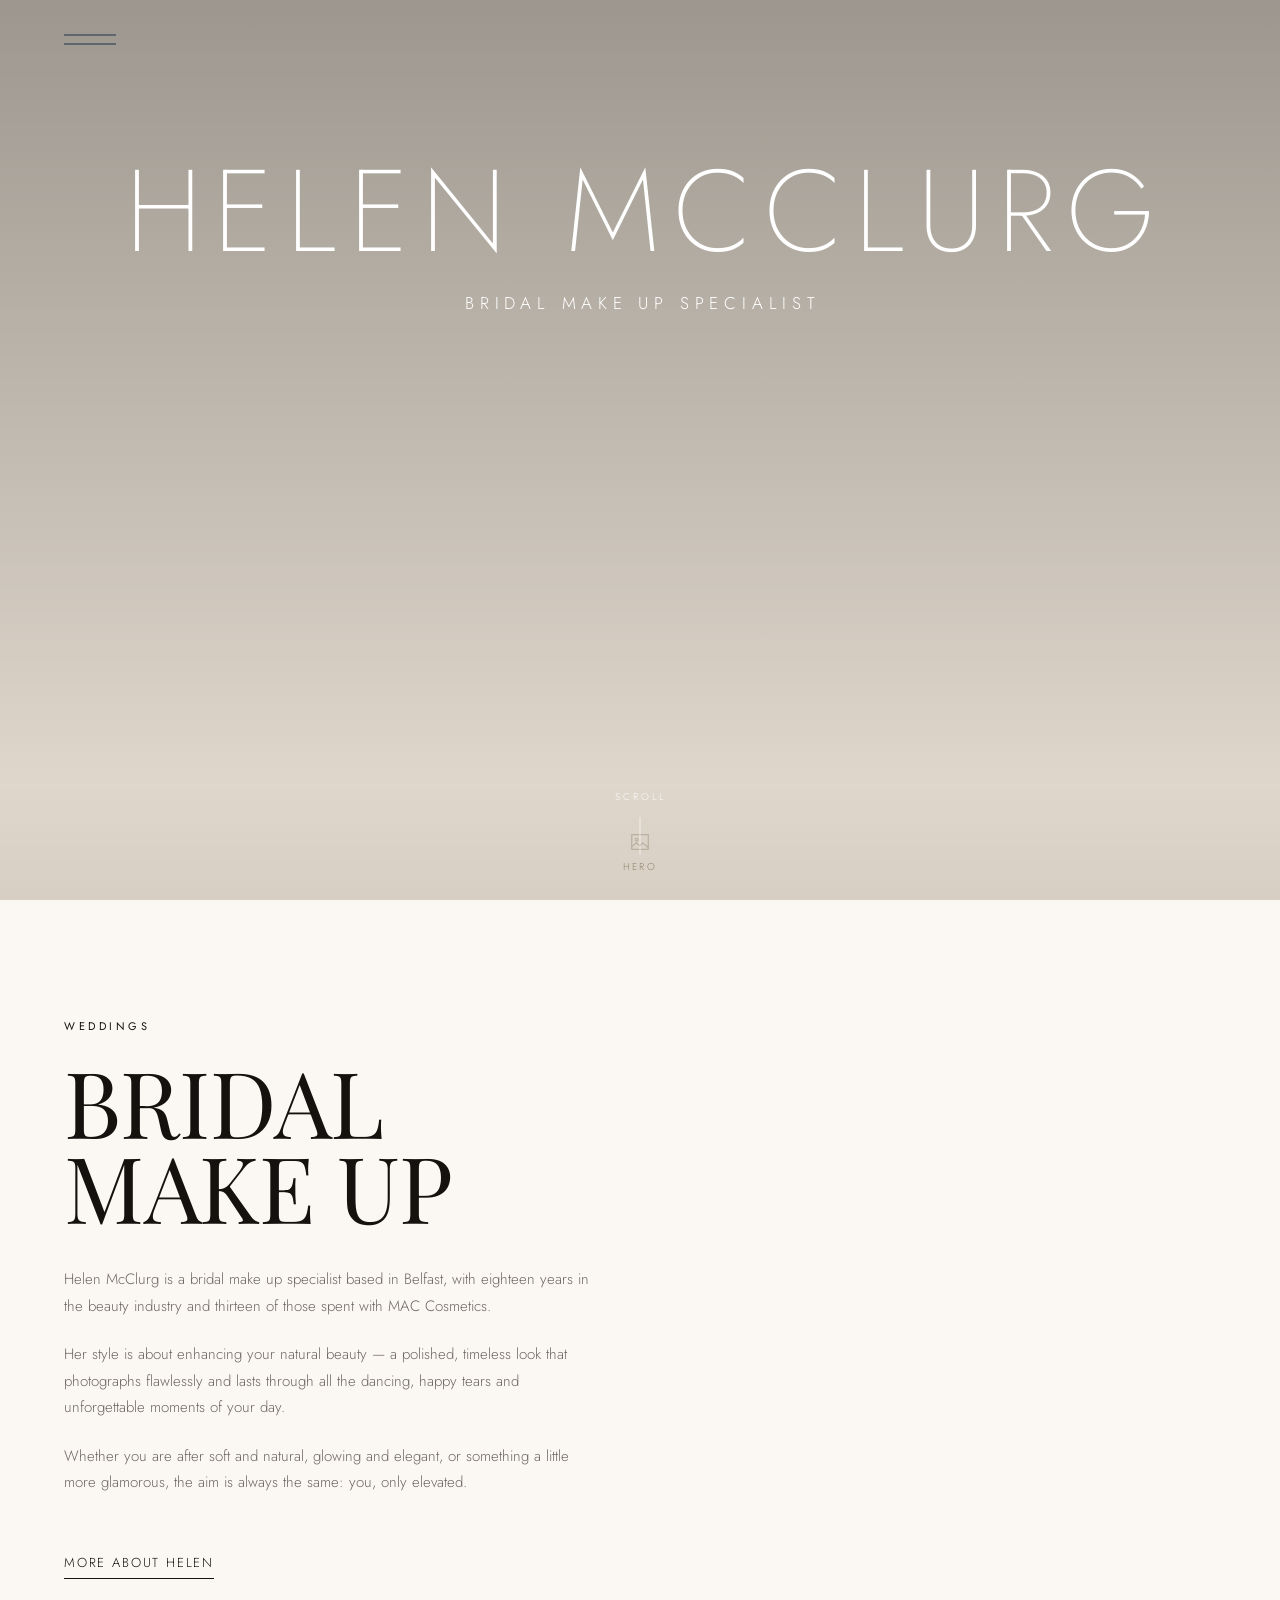
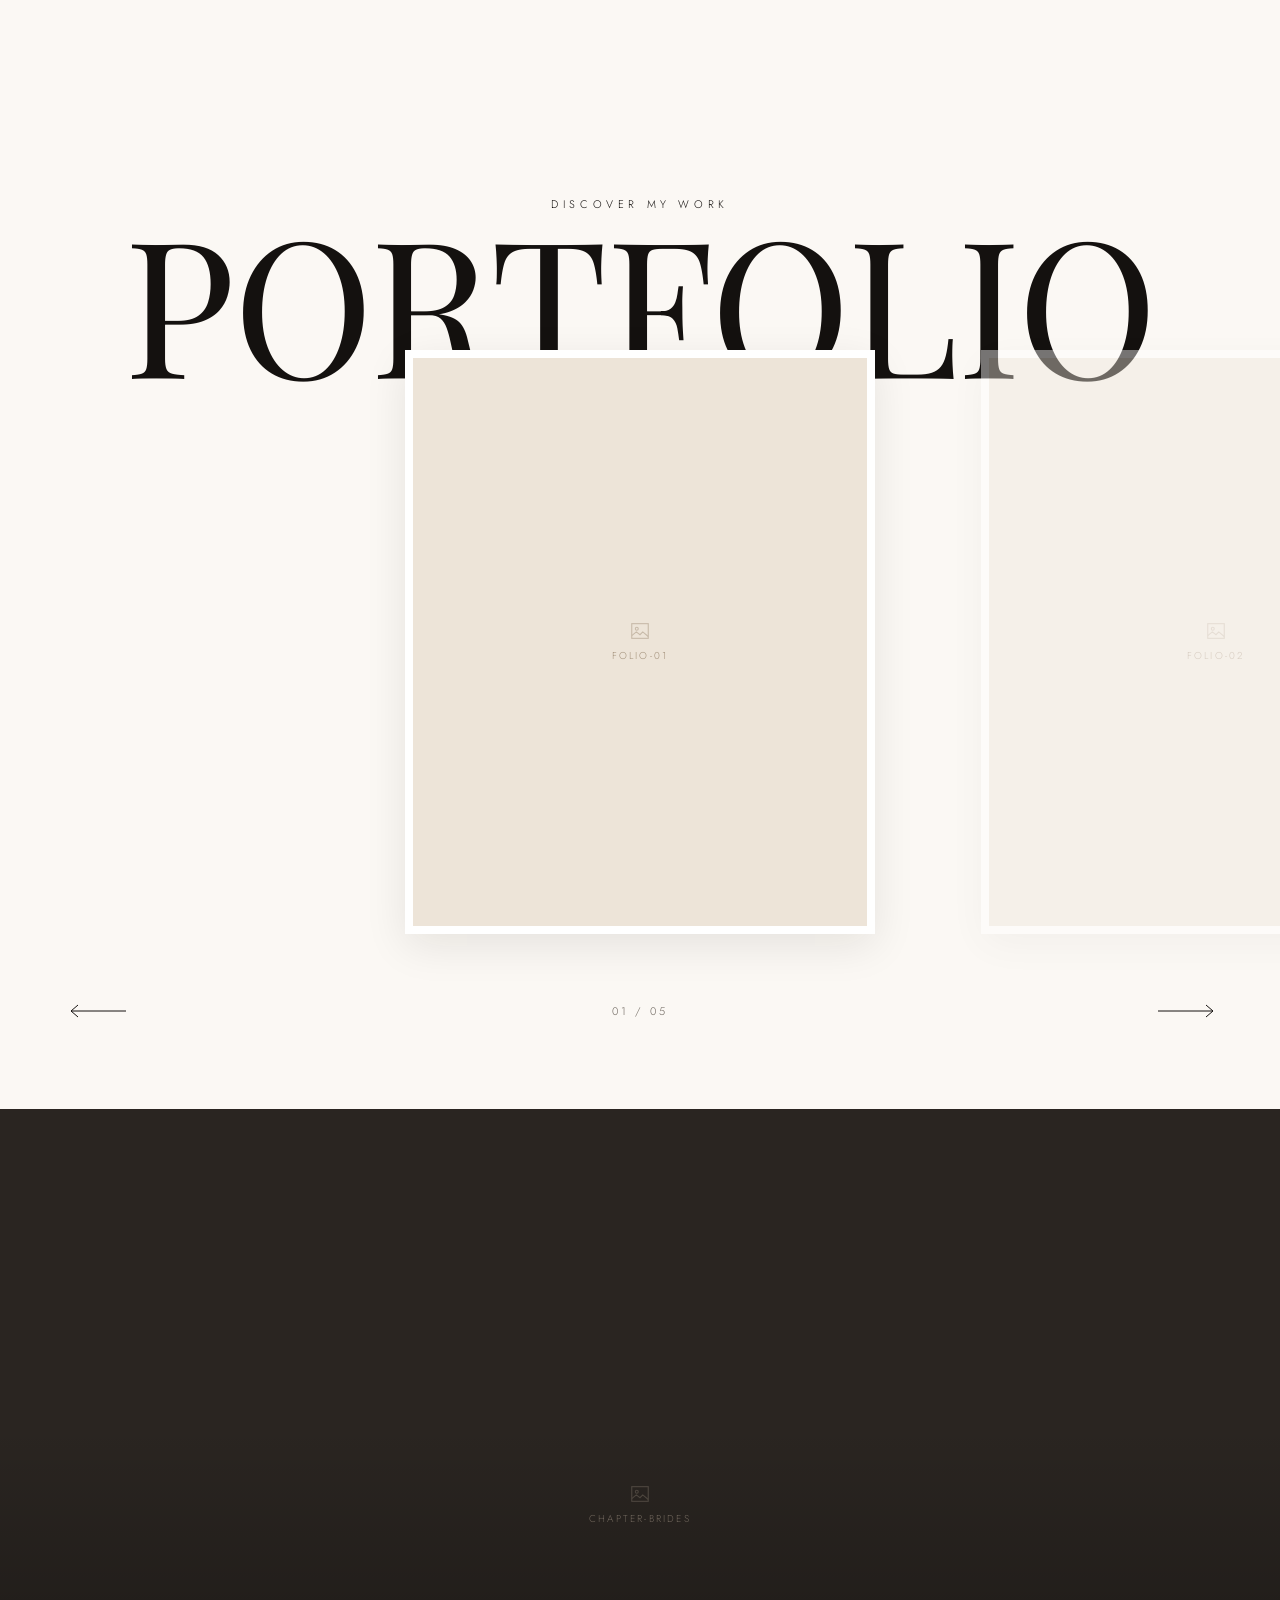
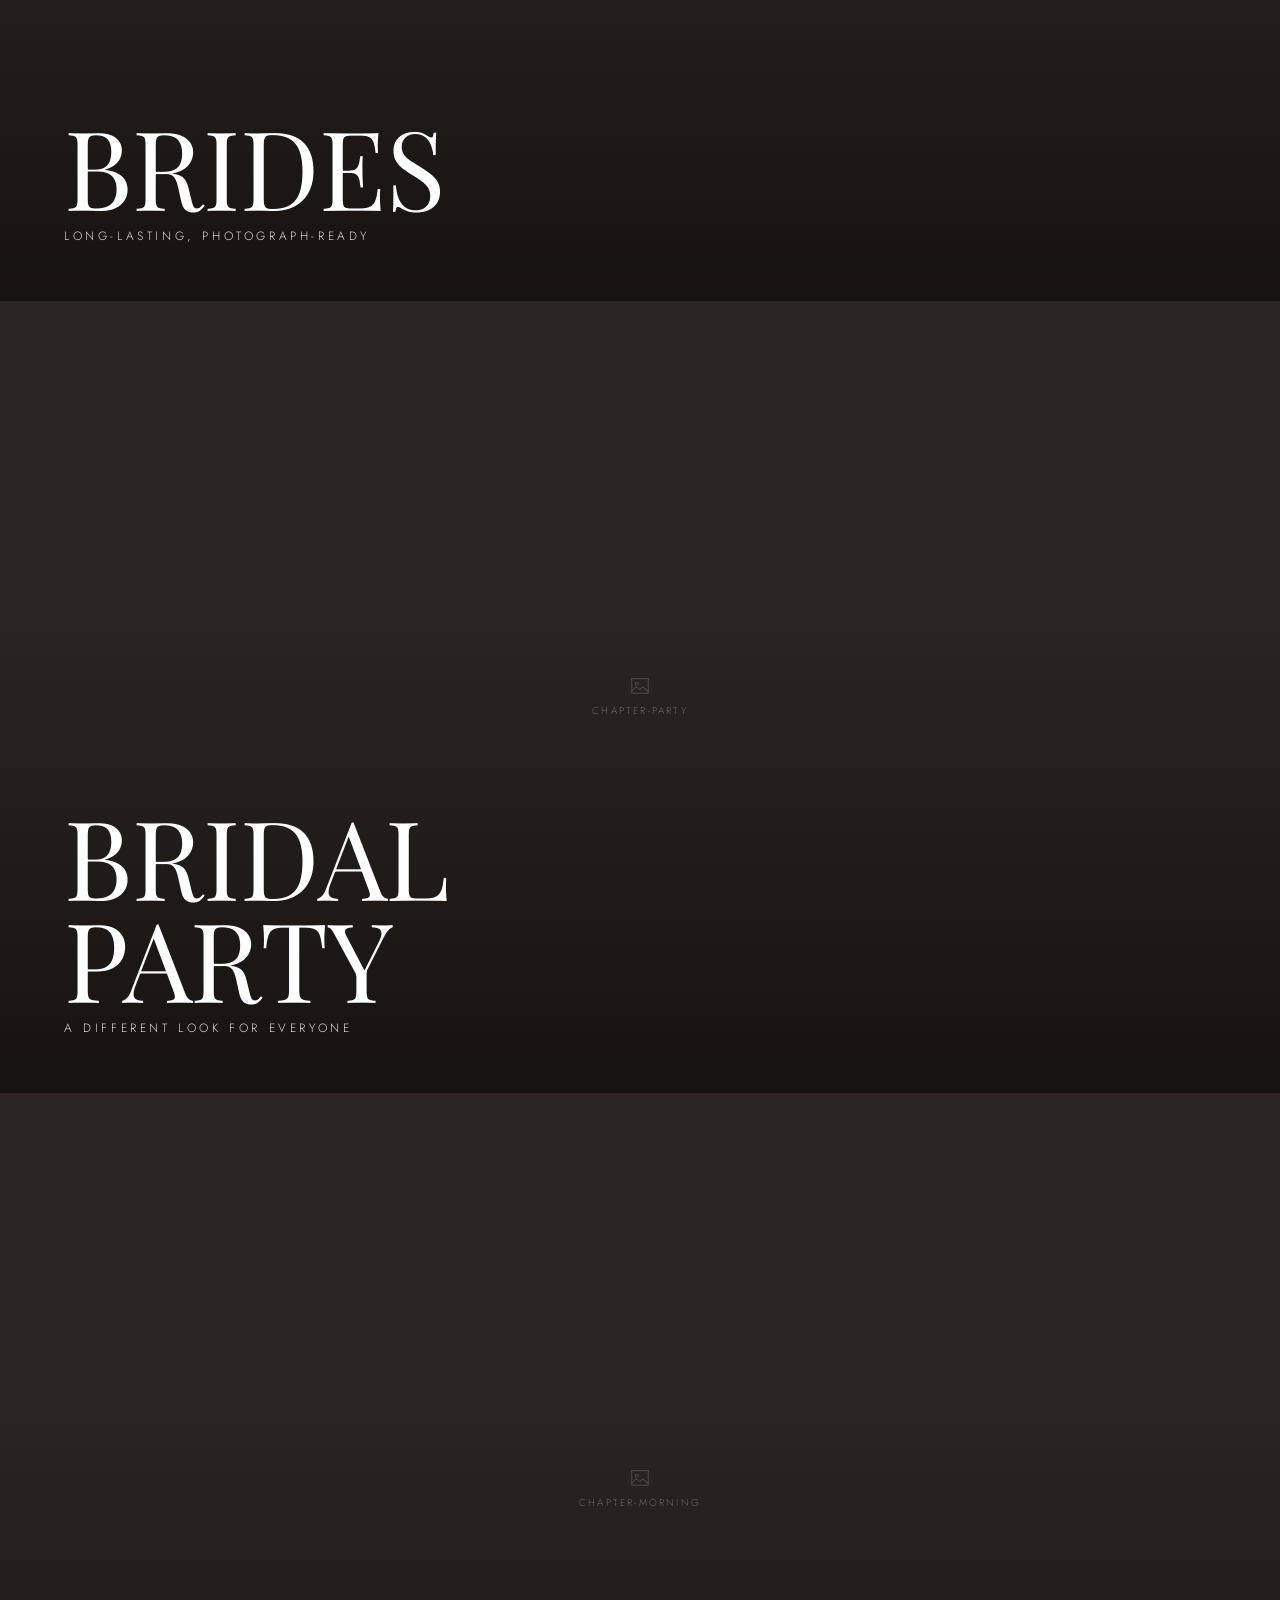
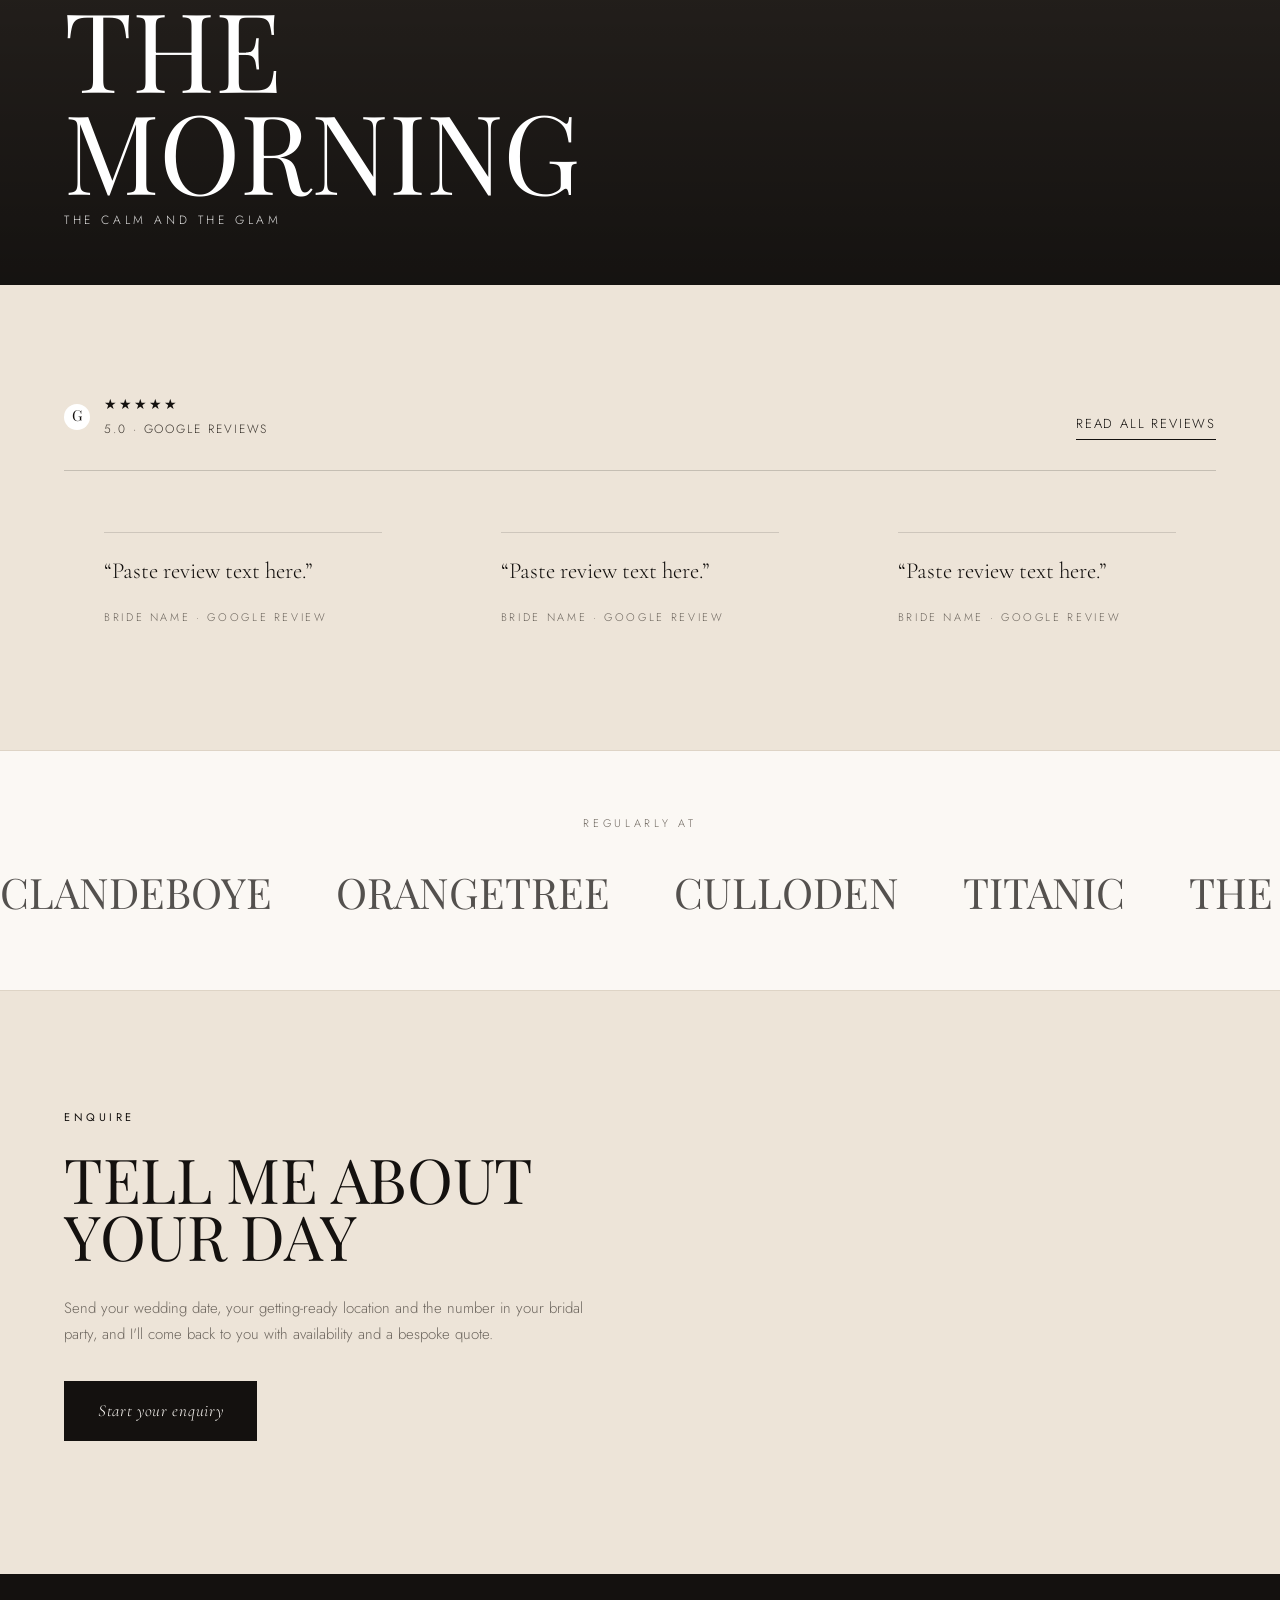
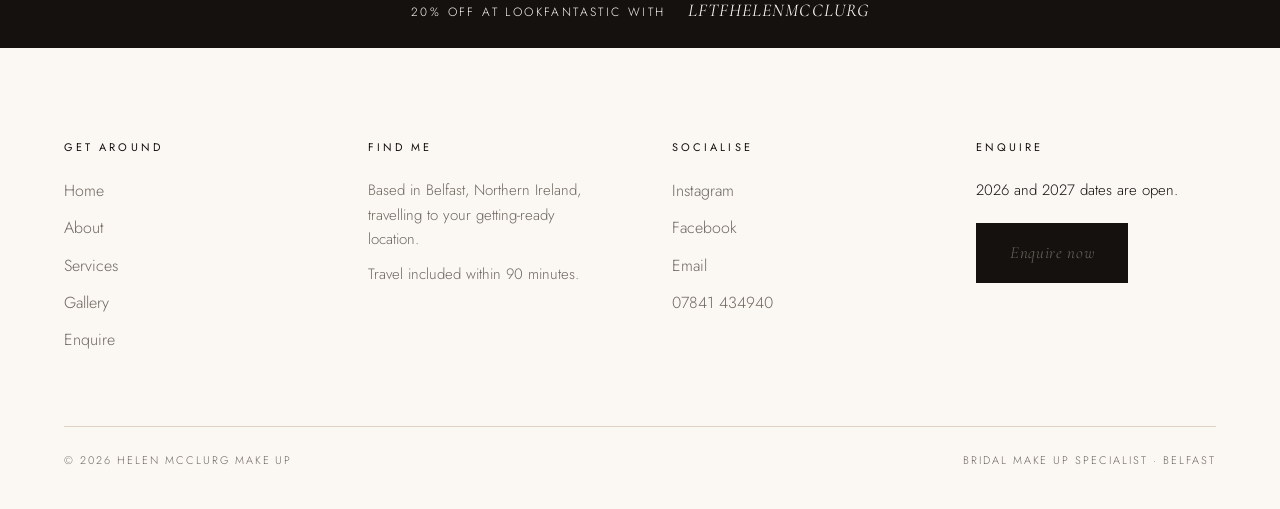
==== index.html @ cf499dbf "Add files via upload" ====
<!DOCTYPE html>
<html lang="en-GB">
<head>
<meta charset="utf-8">
<meta name="viewport" content="width=device-width, initial-scale=1">
<title>Helen McClurg | Bridal Make Up Specialist | Belfast &amp; Northern Ireland</title>
<meta name="description" content="Helen McClurg is a bridal make up specialist based in Belfast with 18 years' experience, including 13 years with MAC Cosmetics. Long-lasting, photograph-ready bridal makeup across Northern Ireland.">
<link rel="preconnect" href="https://fonts.googleapis.com">
<link rel="preconnect" href="https://fonts.gstatic.com" crossorigin>
<link href="https://fonts.googleapis.com/css2?family=Cormorant+Garamond:wght@300;400;500&family=Playfair+Display:wght@400;500&family=Jost:wght@200;300;400;500&display=swap" rel="stylesheet">
<link rel="stylesheet" href="assets/styles.css">
</head>
<body>

<!-- LOADER -->
<div class="preload" id="preload"><span>Helen McClurg</span></div>

<!-- TOP BAR -->
<header class="topbar">
  <button class="burger" id="menuOpen" aria-expanded="false" aria-controls="menu" aria-label="Open menu">
    <i></i><i></i>
  </button>
  <a class="topbar__mark" id="topMark" href="index.html">Helen McClurg</a>
</header>

<!-- MENU -->
<nav class="menu" id="menu" aria-hidden="true" aria-label="Main">
  <div class="menu__head">
    <a class="menu__logo" href="index.html">Helen<br>McClurg<small>Bridal Make Up</small></a>
    <button class="menu__close" id="menuClose" aria-label="Close menu">
      <svg viewBox="0 0 44 44" aria-hidden="true"><line x1="4" y1="4" x2="40" y2="40"/><line x1="40" y1="4" x2="4" y2="40"/></svg>
    </button>
  </div>
  <div class="menu__nav">
    <a class="menu__item" href="index.html"><span class="menu__num">01.</span><span class="menu__label">Home</span></a>
    <a class="menu__item" href="about.html"><span class="menu__num">02.</span><span class="menu__label">About</span></a>
    <a class="menu__item" href="services.html"><span class="menu__num">03.</span><span class="menu__label">Services</span></a>
    <a class="menu__item" href="gallery.html"><span class="menu__num">04.</span><span class="menu__label">Gallery</span></a>
    <a class="menu__item" href="enquire.html"><span class="menu__num">05.</span><span class="menu__label">Enquire</span></a>
  </div>
  <div class="menu__foot">
    <a href="https://www.instagram.com/helen_mcclurg_makeup" target="_blank" rel="noopener">Instagram</a>
    <a href="https://www.facebook.com/helenmcclurgmakeupartist" target="_blank" rel="noopener">Facebook</a>
    <a href="mailto:helenmcclurgmakeupartist@gmail.com">Email</a>
    <a href="tel:+447841434940">07841 434940</a>
  </div>
</nav>

<main>

  <!-- HERO -->
  <section class="hero">
    <div class="hero__media" data-slot="hero" data-ratio="cover" data-alt="Bride with soft glowing bridal makeup by Helen McClurg"></div>
    <div class="hero__inner">
      <h1 class="hero__name">Helen McClurg</h1>
      <p class="hero__role">Bridal Make Up Specialist</p>
    </div>
    <a class="hero__scroll" href="#intro"><span>Scroll</span><i></i></a>
  </section>

  <!-- INTRO -->
  <section class="textblock reveal" id="intro">
    <p class="eyebrow">Weddings</p>
    <h2 class="display display--lg textblock__head">Bridal<br>Make Up</h2>
    <div class="body-copy">
      <p>Helen McClurg is a bridal make up specialist based in Belfast, with eighteen years in the beauty industry and thirteen of those spent with MAC Cosmetics.</p>
      <p>Her style is about enhancing your natural beauty — a polished, timeless look that photographs flawlessly and lasts through all the dancing, happy tears and unforgettable moments of your day.</p>
      <p>Whether you are after soft and natural, glowing and elegant, or something a little more glamorous, the aim is always the same: you, only elevated.</p>
      <a class="textlink" href="about.html">More about Helen</a>
    </div>
  </section>

  <!-- PORTFOLIO -->
  <section class="folio reveal" aria-label="Portfolio">
    <p class="folio__eyebrow">Discover my work</p>
    <div class="folio__stage">
      <h2 class="folio__title">Portfolio</h2>
      <div class="folio__track" id="folioTrack">
        <figure class="folio__slide"><div data-slot="folio-01" data-ratio="4/5"></div></figure>
        <figure class="folio__slide"><div data-slot="folio-02" data-ratio="4/5"></div></figure>
        <figure class="folio__slide"><div data-slot="folio-03" data-ratio="4/5"></div></figure>
        <figure class="folio__slide"><div data-slot="folio-04" data-ratio="4/5"></div></figure>
        <figure class="folio__slide"><div data-slot="folio-05" data-ratio="4/5"></div></figure>
      </div>
    </div>
    <div class="folio__nav">
      <button class="folio__arrow" id="folioPrev" aria-label="Previous photograph">
        <svg viewBox="0 0 56 14" aria-hidden="true"><path d="M56 7H1M8 1L1 7l7 6"/></svg>
      </button>
      <span class="folio__count" id="folioCount">01 / 05</span>
      <button class="folio__arrow" id="folioNext" aria-label="Next photograph">
        <svg viewBox="0 0 56 14" aria-hidden="true"><path d="M0 7h55M48 1l7 6-7 6"/></svg>
      </button>
    </div>
  </section>

  <!-- CHAPTERS -->
  <section class="chapter">
    <div data-slot="chapter-brides" data-ratio="cover" data-dark></div>
    <div class="chapter__label">
      <h3>Brides</h3>
      <p>Long-lasting, photograph-ready</p>
    </div>
  </section>

  <section class="chapter">
    <div data-slot="chapter-party" data-ratio="cover" data-dark></div>
    <div class="chapter__label">
      <h3>Bridal<br>Party</h3>
      <p>A different look for everyone</p>
    </div>
  </section>

  <section class="chapter">
    <div data-slot="chapter-morning" data-ratio="cover" data-dark></div>
    <div class="chapter__label">
      <h3>The<br>Morning</h3>
      <p>The calm and the glam</p>
    </div>
  </section>

  <!-- REVIEWS -->
  <section class="reviews reveal" aria-label="Reviews">
    <div class="reviews__head">
      <div class="reviews__score">
        <span class="gmark" aria-hidden="true">G</span>
        <div>
          <div class="stars" aria-hidden="true">★★★★★</div>
          <p class="reviews__meta">5.0 · Google Reviews</p>
        </div>
      </div>
      <a class="textlink" style="margin:0" href="#" data-google-link target="_blank" rel="noopener">Read all reviews</a>
    </div>
    <div class="reviews__grid" id="reviewsGrid"></div>
  </section>

  <!-- VENUES -->
  <section class="venues reveal">
    <p class="venues__label">Regularly at</p>
    <div class="venues__row" id="venuesRow"></div>
  </section>

  <!-- CTA -->
  <section class="textblock textblock--oat reveal">
    <p class="eyebrow">Enquire</p>
    <h2 class="display display--md" style="max-width:16ch">Tell me about<br>your day</h2>
    <div class="body-copy" style="margin-top:30px">
      <p>Send your wedding date, your getting-ready location and the number in your bridal party, and I'll come back to you with availability and a bespoke quote.</p>
    </div>
    <p style="margin-top:34px"><a class="btn" href="enquire.html">Start your enquiry</a></p>
  </section>

</main>

<aside class="promo">
  <span>20% off at LookFantastic with</span>
  <b>LFTFHELENMCCLURG</b>
</aside>

<footer class="footer">
  <div class="footer__grid">
    <div>
      <h5>Get around</h5>
      <ul>
        <li><a href="index.html">Home</a></li>
        <li><a href="about.html">About</a></li>
        <li><a href="services.html">Services</a></li>
        <li><a href="gallery.html">Gallery</a></li>
        <li><a href="enquire.html">Enquire</a></li>
      </ul>
    </div>
    <div>
      <h5>Find me</h5>
      <p>Based in Belfast, Northern Ireland, travelling to your getting-ready location.</p>
      <p>Travel included within 90 minutes.</p>
    </div>
    <div>
      <h5>Socialise</h5>
      <ul>
        <li><a href="https://www.instagram.com/helen_mcclurg_makeup" target="_blank" rel="noopener">Instagram</a></li>
        <li><a href="https://www.facebook.com/helenmcclurgmakeupartist" target="_blank" rel="noopener">Facebook</a></li>
        <li><a href="mailto:helenmcclurgmakeupartist@gmail.com">Email</a></li>
        <li><a href="tel:+447841434940">07841 434940</a></li>
      </ul>
    </div>
    <div class="footer__enquire">
      <h5>Enquire</h5>
      <p>2026 and 2027 dates are open.</p>
      <a class="btn" href="enquire.html">Enquire now</a>
    </div>
  </div>
  <div class="footer__base">
    <span>© <span id="year"></span> Helen McClurg Make Up</span>
    <span>Bridal Make Up Specialist · Belfast</span>
  </div>
</footer>

<script src="assets/content.js"></script>
<script src="assets/site.js"></script>
</body>
</html>
---- assets/styles.css ----
/* ============================================================
   HELEN McCLURG MAKE UP — shared stylesheet
   ============================================================ */

:root{
  --ink:#14110F;
  --ink-soft:#3A342E;
  --stone:#6E675F;
  --ivory:#FBF8F4;
  --oat:#EDE4D8;
  --hairline:#DED4C6;
  --white:#FFFFFF;

  --serif:'Playfair Display', Georgia, serif;
  --serif-fine:'Cormorant Garamond', Georgia, serif;
  --sans:'Jost', -apple-system, BlinkMacSystemFont, 'Segoe UI', sans-serif;

  --gutter:clamp(20px, 5vw, 76px);
  --rule:1px solid var(--hairline);
  --ease:cubic-bezier(.22,.61,.36,1);
}

*,*::before,*::after{box-sizing:border-box}
html{-webkit-text-size-adjust:100%}
body{
  margin:0;
  background:var(--ivory);
  color:var(--ink);
  font-family:var(--sans);
  font-weight:300;
  font-size:16px;
  line-height:1.65;
  overflow-x:hidden;
}
body.is-locked{overflow:hidden}
img{max-width:100%;display:block}
a{color:inherit}
button{font:inherit;color:inherit;background:none;border:0;cursor:pointer}
:focus-visible{outline:2px solid var(--ink);outline-offset:3px}

/* ---------- type primitives ---------- */
.eyebrow{
  font-size:11px;font-weight:400;letter-spacing:.32em;
  text-transform:uppercase;color:var(--ink);margin:0 0 24px;
}
.display{
  font-family:var(--serif);font-weight:400;text-transform:uppercase;
  line-height:.92;letter-spacing:-.005em;margin:0;
}
.display--lg{font-size:clamp(40px, 9vw, 92px)}
.display--md{font-size:clamp(32px, 6vw, 62px)}

.body-copy p{
  color:var(--stone);font-size:clamp(15px,1.05vw,17px);
  line-height:1.75;max-width:36em;margin:0 0 1.5em;
}
.body-copy p:last-child{margin-bottom:0}

.textlink{
  display:inline-block;margin-top:34px;font-size:13px;letter-spacing:.14em;
  text-transform:uppercase;text-decoration:none;color:var(--ink);
  padding-bottom:5px;border-bottom:1px solid var(--ink);
  transition:opacity .3s var(--ease);
}
.textlink:hover{opacity:.55}

.btn{
  display:inline-block;background:var(--ink);color:var(--ivory);
  font-family:var(--serif-fine);font-style:italic;font-size:17px;
  letter-spacing:.04em;padding:16px 34px;text-decoration:none;
  transition:background .3s var(--ease);
}
.btn:hover{background:var(--ink-soft)}

.mini-head{
  font-size:11px;font-weight:400;letter-spacing:.26em;
  text-transform:uppercase;margin:0 0 18px;
}
.plain-list{list-style:none;margin:0;padding:0;display:grid;gap:9px;color:var(--stone)}

/* ---------- image slots ---------- */
.slot{
  margin:0;position:relative;background:var(--oat);
  overflow:hidden;aspect-ratio:var(--ar, 3/4);
}
.slot img{width:100%;height:100%;object-fit:cover}
.slot__tag{
  position:absolute;inset:0;display:flex;flex-direction:column;
  align-items:center;justify-content:center;gap:6px;text-align:center;
  padding:14px;font-size:10px;letter-spacing:.22em;text-transform:uppercase;color:#A2907A;
}
.slot__tag svg{width:22px;height:22px;opacity:.5}
.slot--dark{background:#2A2521}
.slot--dark .slot__tag{color:#7C7166}

/* ---------- preloader ---------- */
.preload{
  position:fixed;inset:0;z-index:200;background:var(--ivory);
  display:grid;place-items:center;
  transition:opacity .8s var(--ease), visibility .8s;
}
.preload.is-done{opacity:0;visibility:hidden;pointer-events:none}
.preload span{
  font-size:clamp(13px,2.2vw,17px);font-weight:300;
  letter-spacing:.3em;text-transform:uppercase;color:var(--ink);
  animation:preFade 1.1s var(--ease) both;
}
@keyframes preFade{
  0%{opacity:0;letter-spacing:.5em}
  100%{opacity:1;letter-spacing:.3em}
}

/* ---------- top bar ---------- */
.topbar{
  position:fixed;top:0;left:0;right:0;z-index:60;
  display:flex;align-items:center;justify-content:space-between;
  padding:26px var(--gutter);pointer-events:none;mix-blend-mode:difference;
}
.topbar a,.topbar button{pointer-events:auto}
.burger{
  width:52px;height:26px;display:grid;gap:7px;align-content:center;
  padding:0;
}
.burger i{display:block;height:2px;width:52px;background:#fff;transition:opacity .3s}
.burger:hover i{opacity:.7}
.topbar__mark{
  font-size:11px;letter-spacing:.28em;text-transform:uppercase;
  text-decoration:none;color:#fff;opacity:0;transition:opacity .5s var(--ease);
}
.topbar__mark.is-shown{opacity:1}

/* ---------- menu overlay ---------- */
.menu{
  position:fixed;inset:0;z-index:100;
  background:rgba(251,248,244,.965);
  -webkit-backdrop-filter:blur(22px);backdrop-filter:blur(22px);
  display:flex;flex-direction:column;
  opacity:0;visibility:hidden;
  transition:opacity .5s var(--ease), visibility .5s;
}
.menu.is-open{opacity:1;visibility:visible}
.menu__head{display:flex;align-items:flex-start;justify-content:space-between;padding:24px var(--gutter)}
.menu__logo{
  font-family:var(--serif);font-size:clamp(19px,2.4vw,26px);line-height:1.05;
  letter-spacing:.02em;text-transform:uppercase;text-decoration:none;color:rgba(20,17,15,.16);
}
.menu__logo small{display:block;font-family:var(--sans);font-size:9px;letter-spacing:.34em;margin-top:5px}
.menu__close{width:52px;height:52px;display:grid;place-items:center;flex:none}
.menu__close svg{width:44px;height:44px}
.menu__close line{stroke:var(--ink);stroke-width:1.4}

.menu__nav{
  flex:1;display:flex;flex-direction:column;justify-content:center;align-items:flex-end;
  gap:clamp(4px,1.2vh,14px);padding:0 var(--gutter) 4vh;text-align:right;
}
.menu__item{
  display:flex;align-items:flex-start;gap:.32em;
  font-family:var(--serif-fine);font-weight:400;
  font-size:clamp(34px,7.6vw,58px);line-height:1.18;letter-spacing:.02em;
  text-transform:uppercase;text-decoration:none;color:var(--ink);
  opacity:0;transform:translateY(14px);
  transition:opacity .55s var(--ease), transform .55s var(--ease), color .3s;
}
.menu.is-open .menu__item{opacity:1;transform:none}
.menu.is-open .menu__item:nth-child(1){transition-delay:.10s}
.menu.is-open .menu__item:nth-child(2){transition-delay:.16s}
.menu.is-open .menu__item:nth-child(3){transition-delay:.22s}
.menu.is-open .menu__item:nth-child(4){transition-delay:.28s}
.menu.is-open .menu__item:nth-child(5){transition-delay:.34s}
.menu__num{font-size:.36em;line-height:1.6;letter-spacing:.04em}
.menu__item:hover{color:var(--stone)}
.menu__item[aria-current="page"] .menu__label{border-bottom:1px solid var(--ink);padding-bottom:2px}

.menu__foot{
  display:flex;flex-wrap:wrap;gap:10px 26px;justify-content:flex-end;
  padding:0 var(--gutter) 34px;font-size:11px;letter-spacing:.24em;text-transform:uppercase;
}
.menu__foot a{text-decoration:none;color:var(--stone)}
.menu__foot a:hover{color:var(--ink)}

/* ---------- hero ---------- */
.hero{
  position:relative;height:100svh;min-height:560px;
  overflow:hidden;background:var(--oat);
}
.hero__media{position:absolute;inset:0}
.hero__media .slot{height:100%;aspect-ratio:auto}
.hero__media::after{
  content:"";position:absolute;inset:0;
  background:linear-gradient(180deg,rgba(0,0,0,.34) 0%,rgba(0,0,0,.06) 46%,rgba(0,0,0,.34) 100%);
}
.hero__inner{
  position:relative;z-index:2;height:100%;
  display:flex;flex-direction:column;align-items:center;
  padding:clamp(96px,17vh,190px) var(--gutter) 0;
  text-align:center;color:#fff;
}
.hero__name{
  font-family:var(--sans);font-weight:200;
  font-size:clamp(40px,10.5vw,116px);line-height:1;
  letter-spacing:.10em;text-transform:uppercase;
  margin:0;text-indent:.10em;
  opacity:0;transform:translateY(14px);
  transition:opacity 1.1s var(--ease), transform 1.1s var(--ease);
}
.hero__role{
  font-weight:300;font-size:clamp(10px,2.1vw,17px);
  letter-spacing:.34em;text-transform:uppercase;
  margin:clamp(12px,2.2vh,22px) 0 0;text-indent:.34em;
  opacity:0;transform:translateY(10px);
  transition:opacity 1.1s .18s var(--ease), transform 1.1s .18s var(--ease);
}
.hero.is-in .hero__name,
.hero.is-in .hero__role{opacity:1;transform:none}

.hero__scroll{
  position:absolute;left:50%;bottom:clamp(26px,5vh,48px);
  transform:translateX(-50%);z-index:2;
  display:grid;justify-items:center;gap:12px;
  font-size:10px;letter-spacing:.3em;text-transform:uppercase;
  color:#fff;text-decoration:none;opacity:0;
  transition:opacity 1s .5s var(--ease);
}
.hero.is-in .hero__scroll{opacity:.9}
.hero__scroll i{display:block;width:1px;height:38px;background:rgba(255,255,255,.7)}

/* ---------- text blocks ---------- */
.textblock{padding:clamp(72px,13vh,150px) var(--gutter)}
.textblock--oat{background:var(--oat)}
.textblock--tight{padding-top:0}
.textblock__head{max-width:15ch;margin-bottom:38px}

/* ---------- portfolio carousel ---------- */
.folio{padding:clamp(64px,11vh,130px) 0 clamp(56px,9vh,110px);overflow:hidden;text-align:center}
.folio__eyebrow{font-size:11px;letter-spacing:.42em;text-transform:uppercase;margin:0 0 4px}
.folio__stage{position:relative;margin-top:-.16em}
.folio__title{
  font-family:var(--serif);font-weight:400;
  font-size:clamp(52px,15.5vw,190px);line-height:.9;letter-spacing:-.01em;
  text-transform:uppercase;margin:0;position:relative;z-index:1;white-space:nowrap;
}
.folio__track{
  position:relative;z-index:2;margin-top:clamp(-52px,-6vw,-30px);
  display:flex;align-items:center;gap:clamp(12px,2vw,26px);
  transition:transform .7s var(--ease);will-change:transform;
}
.folio__slide{
  flex:0 0 auto;width:min(72vw,470px);padding:8px;background:var(--white);
  box-shadow:0 12px 40px rgba(20,17,15,.09);opacity:.42;
  transition:opacity .6s var(--ease);
}
.folio__slide.is-active{opacity:1}
.folio__slide .slot{--ar:4/5}
.folio__nav{
  display:flex;justify-content:space-between;align-items:center;gap:24px;
  margin:clamp(28px,5vh,52px) var(--gutter) 0;
}
.folio__arrow{width:64px;height:34px;display:grid;place-items:center;transition:opacity .3s var(--ease)}
.folio__arrow:hover{opacity:.5}
.folio__arrow svg{width:56px;height:14px;stroke:var(--ink);stroke-width:1;fill:none}
.folio__count{font-size:11px;letter-spacing:.28em;color:var(--stone)}

/* ---------- full-bleed chapters ---------- */
.chapter{position:relative;min-height:88svh;display:flex;align-items:flex-end;overflow:hidden}
.chapter .slot{position:absolute;inset:0;aspect-ratio:auto}
.chapter::after{
  content:"";position:absolute;inset:0;
  background:linear-gradient(180deg,rgba(0,0,0,0) 40%,rgba(0,0,0,.5) 100%);
}
.chapter__label{position:relative;z-index:2;padding:0 var(--gutter) clamp(34px,6vh,68px);color:#fff}
.chapter__label h3{
  font-family:var(--serif);font-weight:400;
  font-size:clamp(38px,9.5vw,110px);line-height:.93;text-transform:uppercase;margin:0 0 10px;
}
.chapter__label p{margin:0;font-size:12px;letter-spacing:.3em;text-transform:uppercase;color:rgba(255,255,255,.86)}

/* ---------- staggered gallery ---------- */
.stagger{padding:clamp(56px,10vh,120px) var(--gutter)}
.stagger--tight{padding-top:0}
.stagger__title{
  font-family:var(--serif);font-weight:400;
  font-size:clamp(38px,9vw,104px);line-height:.95;text-transform:uppercase;
  margin:0 0 clamp(28px,5vh,56px);
}
.stagger__grid{display:grid;grid-template-columns:repeat(12,1fr);gap:clamp(14px,2.4vw,34px);align-items:start}
.stagger__grid .slot{grid-column:span 6}
.stagger__grid .slot:nth-child(6n+1){grid-column:1 / span 5;--ar:3/4}
.stagger__grid .slot:nth-child(6n+2){grid-column:8 / span 4;--ar:4/5;margin-top:clamp(30px,7vw,110px)}
.stagger__grid .slot:nth-child(6n+3){grid-column:2 / span 4;--ar:1/1;margin-top:clamp(6px,2vw,30px)}
.stagger__grid .slot:nth-child(6n+4){grid-column:7 / span 6;--ar:4/3;margin-top:clamp(-40px,-4vw,0px)}
.stagger__grid .slot:nth-child(6n+5){grid-column:1 / span 6;--ar:4/5}
.stagger__grid .slot:nth-child(6n+6){grid-column:8 / span 5;--ar:3/4;margin-top:clamp(24px,6vw,90px)}

/* ---------- reviews ---------- */
.reviews{background:var(--oat);padding:clamp(66px,12vh,140px) var(--gutter)}
.reviews__head{
  display:flex;flex-wrap:wrap;align-items:flex-end;justify-content:space-between;gap:26px;
  padding-bottom:30px;border-bottom:1px solid rgba(20,17,15,.18);
}
.reviews__score{display:flex;align-items:center;gap:14px}
.gmark{
  width:26px;height:26px;flex:none;border-radius:50%;display:grid;place-items:center;
  background:var(--white);font-family:var(--serif);font-size:15px;line-height:1;padding-bottom:2px;
}
.stars{letter-spacing:.14em;font-size:14px}
.reviews__meta{font-size:12px;letter-spacing:.16em;text-transform:uppercase;color:var(--ink-soft);margin:4px 0 0}
.reviews__grid{
  display:grid;grid-template-columns:repeat(auto-fit,minmax(250px,1fr));
  gap:clamp(20px,3vw,42px);margin-top:clamp(30px,5vh,58px);
}
.review{border-top:1px solid rgba(20,17,15,.14);padding-top:22px}
.review blockquote{
  margin:0 0 20px;font-family:var(--serif-fine);
  font-size:clamp(19px,1.8vw,23px);line-height:1.42;color:var(--ink);
}
.review figcaption{font-size:11px;letter-spacing:.24em;text-transform:uppercase;color:var(--stone)}

/* ---------- venues ---------- */
.venues{padding:clamp(44px,7vh,80px) 0;border-top:var(--rule);border-bottom:var(--rule);overflow:hidden}
.venues__label{text-align:center;font-size:11px;letter-spacing:.34em;text-transform:uppercase;color:var(--stone);margin:0 0 26px}
.venues__row{
  display:flex;gap:clamp(28px,5vw,72px);width:max-content;
  animation:drift 34s linear infinite;
  font-family:var(--serif);font-size:clamp(22px,3.4vw,42px);
  text-transform:uppercase;white-space:nowrap;
}
@keyframes drift{from{transform:translateX(0)}to{transform:translateX(-50%)}}
.venues__row span{opacity:.72}

/* ---------- process ---------- */
.steps{counter-reset:step;margin-top:clamp(34px,6vh,60px)}
.step{display:grid;grid-template-columns:auto 1fr;gap:clamp(18px,4vw,52px);padding:clamp(24px,4vh,38px) 0;border-top:var(--rule)}
.step:last-child{border-bottom:var(--rule)}
.step__num{counter-increment:step;font-family:var(--serif-fine);font-size:15px;letter-spacing:.1em;color:var(--stone);padding-top:6px}
.step__num::before{content:"0" counter(step)}
.step h4{font-family:var(--serif);font-weight:400;font-size:clamp(22px,2.6vw,31px);line-height:1.15;margin:0 0 10px}
.step p{margin:0;color:var(--stone);max-width:44em}

/* ---------- faq ---------- */
.faq{margin-top:clamp(30px,5vh,56px);border-top:var(--rule)}
.faq__item{border-bottom:var(--rule)}
.faq__q{
  width:100%;display:flex;align-items:flex-start;justify-content:space-between;gap:24px;
  text-align:left;padding:24px 0;font-family:var(--serif);
  font-size:clamp(18px,2.1vw,25px);line-height:1.3;
}
.faq__q span:last-child{flex:none;font-family:var(--sans);font-size:20px;line-height:1;transition:transform .35s var(--ease)}
.faq__item.is-open .faq__q span:last-child{transform:rotate(45deg)}
.faq__a{max-height:0;overflow:hidden;transition:max-height .45s var(--ease)}
.faq__a > div{padding:0 0 26px;max-width:52em}
.faq__a p{margin:0 0 1.1em;color:var(--stone)}
.faq__a p:last-child{margin-bottom:0}

/* ---------- form ---------- */
.form{display:grid;grid-template-columns:repeat(2,1fr);gap:clamp(18px,2.6vw,32px);margin-top:clamp(34px,6vh,58px);max-width:820px}
.field{display:flex;flex-direction:column;gap:9px}
.field--wide{grid-column:1 / -1}
.field label{font-size:11px;letter-spacing:.22em;text-transform:uppercase;color:var(--ink-soft)}
.field input,.field select,.field textarea{
  font-family:var(--sans);font-weight:300;font-size:16px;color:var(--ink);
  background:transparent;border:0;border-bottom:1px solid var(--hairline);
  padding:11px 0;border-radius:0;transition:border-color .3s var(--ease);
}
.field textarea{resize:vertical;min-height:104px}
.field input:focus,.field select:focus,.field textarea:focus{outline:none;border-bottom-color:var(--ink)}
.form__note{grid-column:1 / -1;font-size:13px;color:var(--stone);margin:0}
.form__submit{grid-column:1 / -1;justify-self:start}
.form__status{grid-column:1 / -1;margin:0;font-size:14px}

/* ---------- promo + footer ---------- */
.promo{
  background:var(--ink);color:var(--ivory);padding:22px var(--gutter);
  display:flex;flex-wrap:wrap;gap:8px 22px;align-items:baseline;justify-content:center;
  text-align:center;font-size:12px;letter-spacing:.2em;text-transform:uppercase;
}
.promo b{font-weight:400;font-family:var(--serif-fine);font-style:italic;font-size:18px;letter-spacing:.06em;text-transform:none}

.footer{padding:clamp(60px,10vh,120px) var(--gutter) 40px}
.footer__grid{display:grid;grid-template-columns:repeat(auto-fit,minmax(210px,1fr));gap:clamp(34px,5vw,64px)}
.footer h5{font-size:11px;font-weight:400;letter-spacing:.28em;text-transform:uppercase;margin:0 0 22px}
.footer ul{list-style:none;margin:0;padding:0;display:grid;gap:11px}
.footer a{text-decoration:none;color:var(--stone);transition:color .3s}
.footer a:hover{color:var(--ink)}
.footer p{margin:0 0 10px;color:var(--stone);font-size:15px}
.footer__enquire p{margin-bottom:20px;color:var(--ink)}
.footer__base{
  margin-top:clamp(50px,8vh,90px);padding-top:24px;border-top:var(--rule);
  display:flex;flex-wrap:wrap;gap:10px 26px;justify-content:space-between;
  font-size:11px;letter-spacing:.18em;text-transform:uppercase;color:var(--stone);
}

/* ---------- page headers ---------- */
.page-top{padding:clamp(140px,20vh,220px) var(--gutter) clamp(40px,7vh,80px)}
.page-top .display{margin-top:14px}
.page-top__lede{margin-top:26px;max-width:42em;color:var(--stone);font-size:clamp(16px,1.2vw,18px)}

/* ---------- reveals ---------- */
.reveal{opacity:0;transform:translateY(22px);transition:opacity .9s var(--ease),transform .9s var(--ease)}
.reveal.is-visible{opacity:1;transform:none}

/* ---------- responsive ---------- */
@media (max-width:760px){
  .stagger__grid .slot:nth-child(6n+1){grid-column:1 / span 7}
  .stagger__grid .slot:nth-child(6n+2){grid-column:8 / span 5}
  .stagger__grid .slot:nth-child(6n+3){grid-column:1 / span 5}
  .stagger__grid .slot:nth-child(6n+4){grid-column:6 / span 7}
  .stagger__grid .slot:nth-child(6n+5){grid-column:1 / span 8}
  .stagger__grid .slot:nth-child(6n+6){grid-column:5 / span 8}
  .form{grid-template-columns:1fr}
  .burger,.burger i{width:38px}
}

@media (prefers-reduced-motion:reduce){
  *,*::before,*::after{animation-duration:.001ms !important;animation-iteration-count:1 !important;transition-duration:.001ms !important}
  .reveal{opacity:1;transform:none}
  .hero__name,.hero__role,.hero__scroll{opacity:1;transform:none}
}
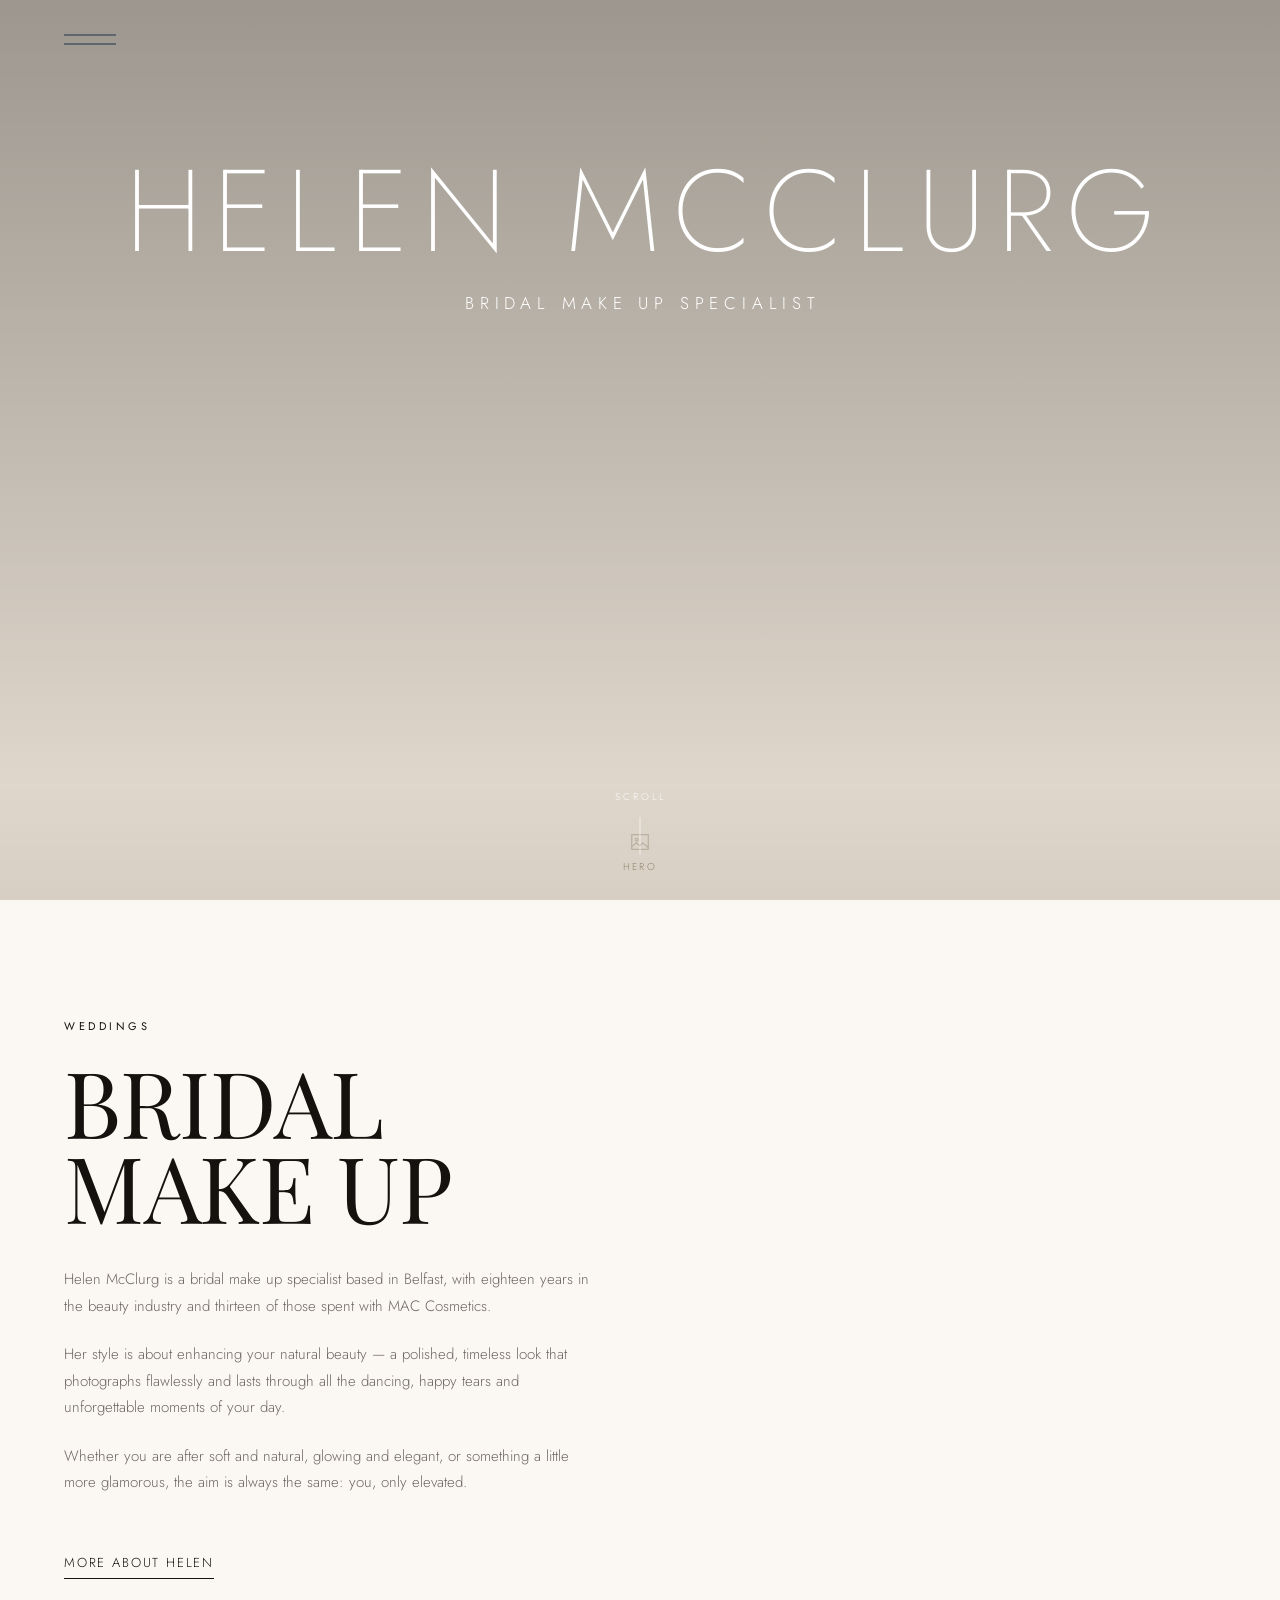
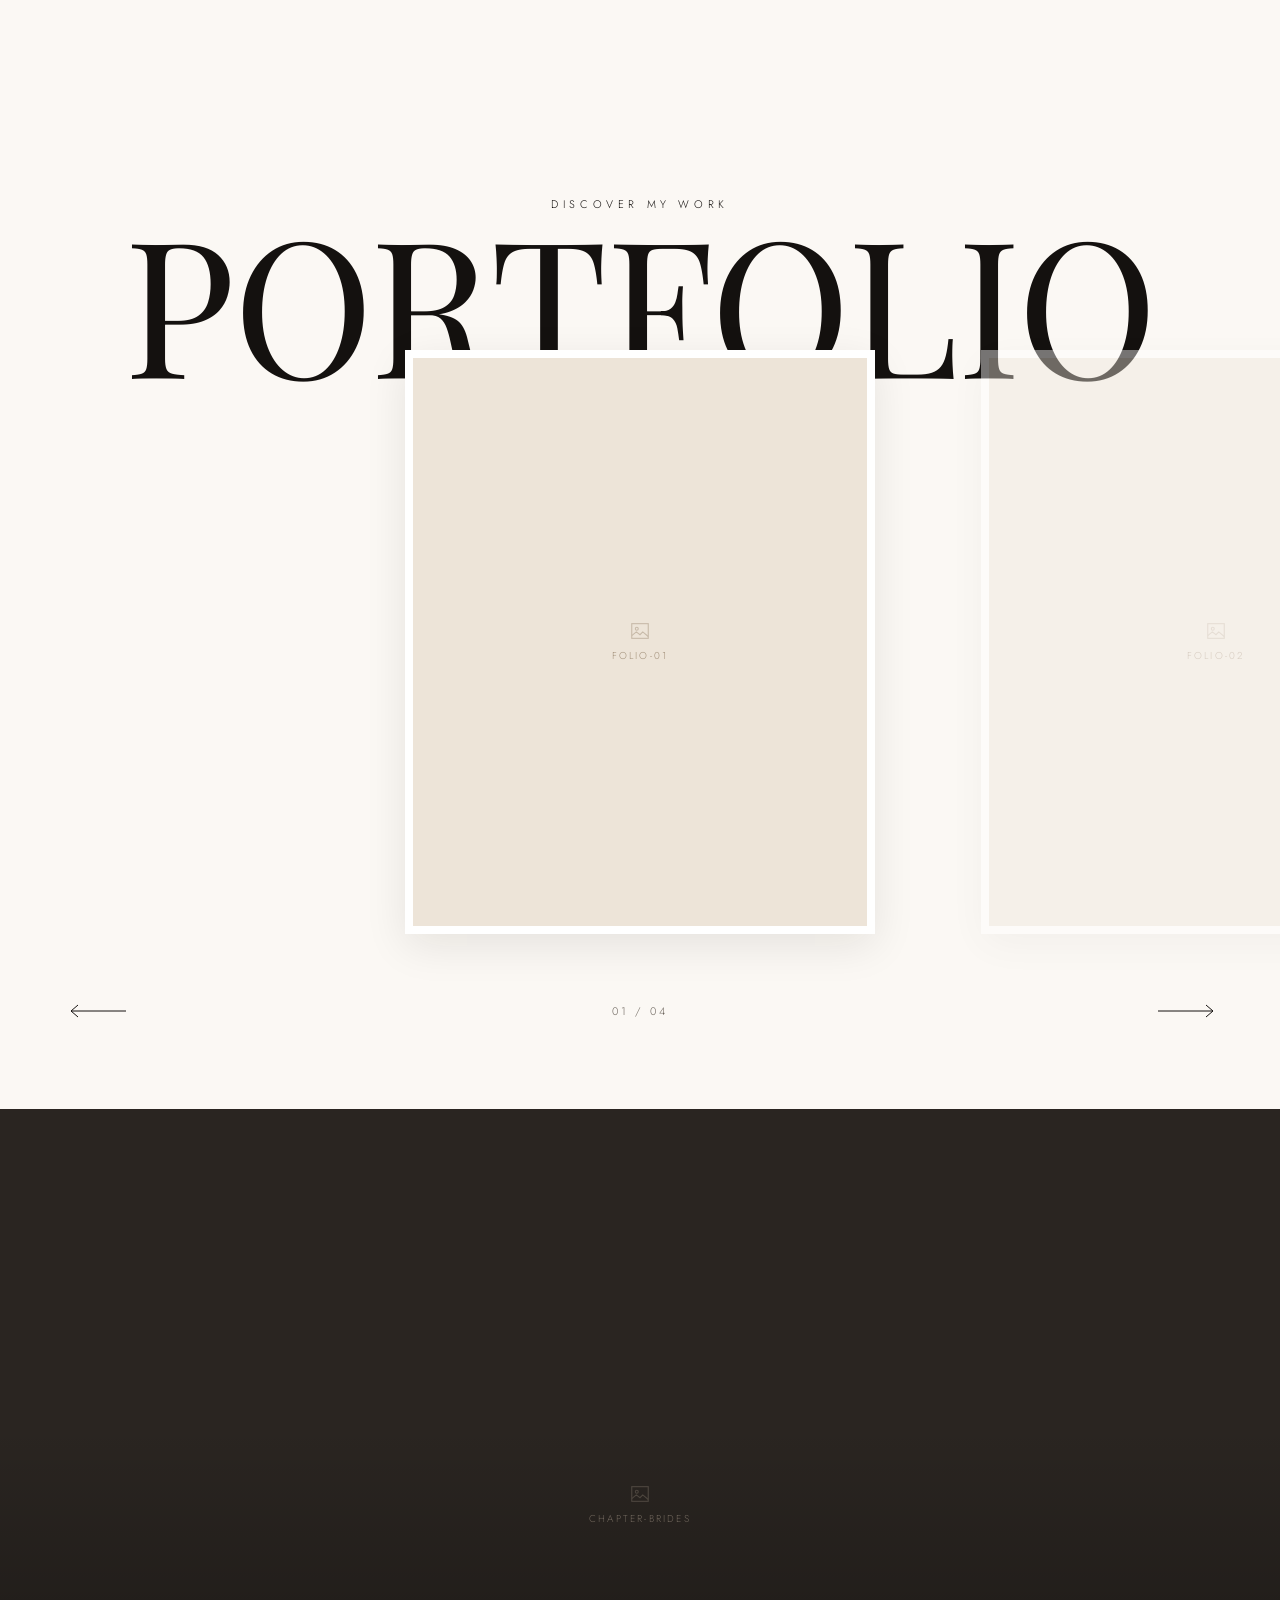
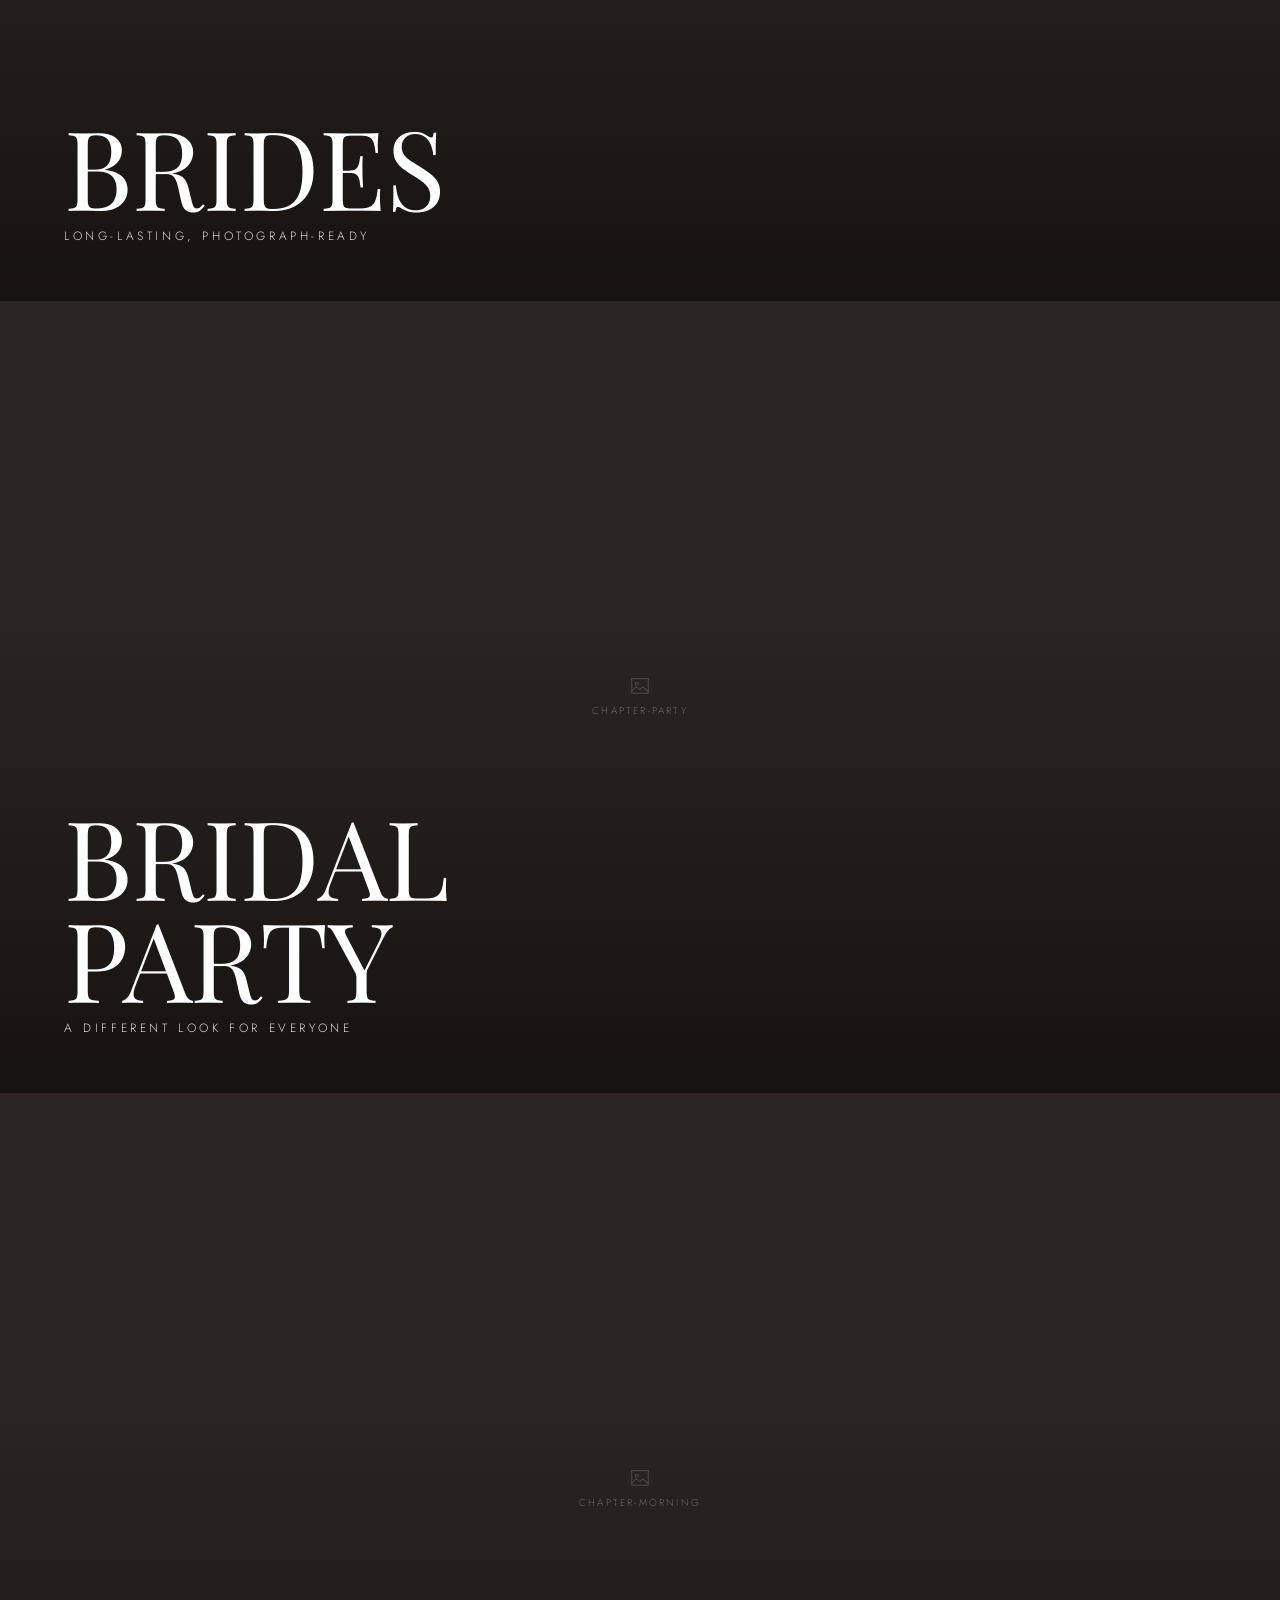
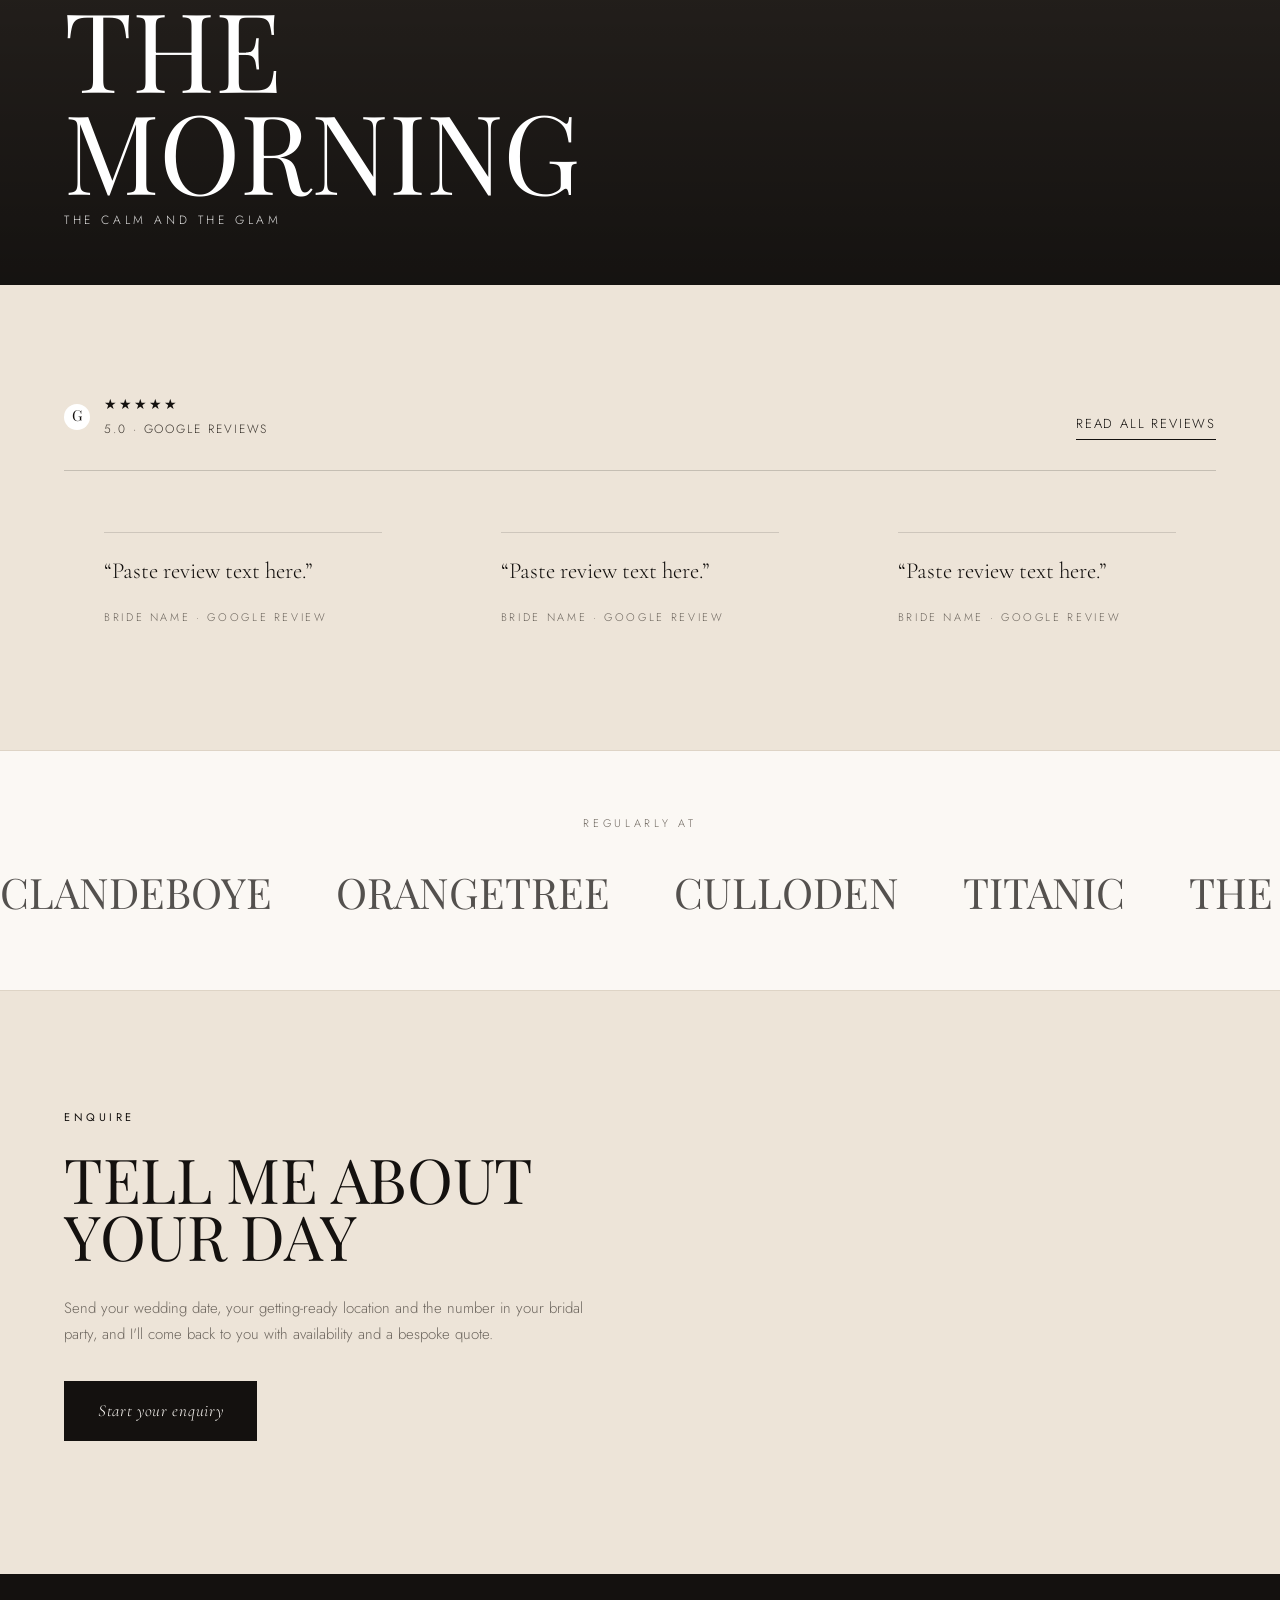
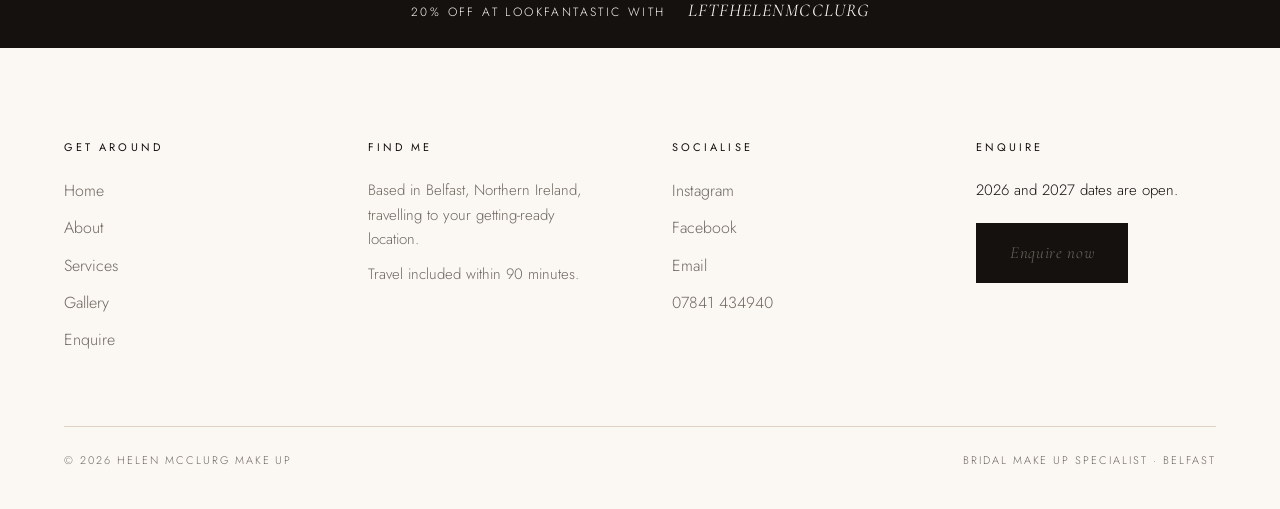
==== commit 6b020ed8: "Update index.html" ====
--- a/index.html
+++ b/index.html
@@ -3,12 +3,25 @@
 <head>
 <meta charset="utf-8">
 <meta name="viewport" content="width=device-width, initial-scale=1">
-<title>Helen McClurg | Bridal Make Up Specialist | Belfast &amp; Northern Ireland</title>
-<meta name="description" content="Helen McClurg is a bridal make up specialist based in Belfast with 18 years' experience, including 13 years with MAC Cosmetics. Long-lasting, photograph-ready bridal makeup across Northern Ireland.">
+<title>Bridal Make Up Belfast | Helen McClurg</title>
+<meta name="description" content="Bridal make up specialist in Belfast with 18 years' experience, 13 with MAC Cosmetics. Long-lasting, photograph-ready wedding makeup across Northern Ireland. 2026 and 2027 dates open.">
 <link rel="preconnect" href="https://fonts.googleapis.com">
 <link rel="preconnect" href="https://fonts.gstatic.com" crossorigin>
 <link href="https://fonts.googleapis.com/css2?family=Cormorant+Garamond:wght@300;400;500&family=Playfair+Display:wght@400;500&family=Jost:wght@200;300;400;500&display=swap" rel="stylesheet">
 <link rel="stylesheet" href="assets/styles.css">
+<link rel="canonical" href="https://helenmcclurgbridal.co.uk/">
+<meta property="og:type" content="website">
+<meta property="og:site_name" content="Helen McClurg Make Up">
+<meta property="og:title" content="Bridal Make Up Belfast | Helen McClurg">
+<meta property="og:description" content="Bridal make up specialist in Belfast with 18 years' experience, 13 with MAC Cosmetics. Long-lasting, photograph-ready wedding makeup across Northern Ireland. 2026 and 2027 dates open.">
+<meta property="og:url" content="https://helenmcclurgbridal.co.uk/">
+<meta property="og:image" content="https://helenmcclurgbridal.co.uk/images/bridal-hero.jpg">
+<meta property="og:locale" content="en_GB">
+<meta name="twitter:card" content="summary_large_image">
+<meta name="theme-color" content="#FBF8F4">
+<meta name="robots" content="index, follow">
+<link rel="preload" as="image" href="images/bridal-hero.jpg" imagesrcset="images/bridal-hero-sm.jpg 1000w, images/bridal-hero.jpg 2000w" imagesizes="100vw">
+<script type="application/ld+json">{"@context":"https://schema.org","@type":"HealthAndBeautyBusiness","@id":"https://helenmcclurgbridal.co.uk/#business","name":"Helen McClurg Make Up","alternateName":"Helen McClurg Professional Makeup Artist","description":"Bridal make up specialist based in Belfast, Northern Ireland, with 18 years in the beauty industry including 13 years with MAC Cosmetics. Travels to your getting-ready location for the bride and bridal party.","url":"https://helenmcclurgbridal.co.uk/","image":"https://helenmcclurgbridal.co.uk/images/bridal-hero.jpg","telephone":"+44 7841 434940","email":"helenmcclurgmakeupartist@gmail.com","priceRange":"\u00a3\u00a3","address":{"@type":"PostalAddress","addressLocality":"Belfast","addressRegion":"Northern Ireland","addressCountry":"GB"},"areaServed":[{"@type":"AdministrativeArea","name":"Northern Ireland"},{"@type":"City","name":"Belfast"},{"@type":"City","name":"Bangor"},{"@type":"City","name":"Holywood"}],"sameAs":["https://www.instagram.com/helen_mcclurg_makeup","https://www.facebook.com/helenmcclurgmakeupartist"],"knowsAbout":["Bridal makeup","Wedding makeup","Bridal trials","Bridal party makeup","Long-lasting photograph-ready makeup"],"founder":{"@type":"Person","name":"Helen McClurg","jobTitle":"Bridal Make Up Specialist","knowsAbout":["Bridal makeup"],"alumniOf":{"@type":"Organization","name":"MAC Cosmetics"}},"makesOffer":[{"@type":"Offer","itemOffered":{"@type":"Service","name":"Bridal make up","description":"Wedding day make up for the bride, including a bridal trial and travel to your getting-ready location."}},{"@type":"Offer","itemOffered":{"@type":"Service","name":"Bridal party make up","description":"Individual make up looks for bridesmaids, mothers and the wider bridal party."}},{"@type":"Offer","itemOffered":{"@type":"Service","name":"Bridal trial","description":"A pre-wedding trial, usually two to three months before the wedding, to create and refine your bridal look."}}]}</script>
 </head>
 <body>
 
@@ -50,7 +63,7 @@
 
   <!-- HERO -->
   <section class="hero">
-    <div class="hero__media" data-slot="hero" data-ratio="cover" data-alt="Bride with soft glowing bridal makeup by Helen McClurg"></div>
+    <div class="hero__media" data-slot="hero" data-ratio="cover" data-full data-alt="Bride with soft glowing bridal makeup by Helen McClurg"></div>
     <div class="hero__inner">
       <h1 class="hero__name">Helen McClurg</h1>
       <p class="hero__role">Bridal Make Up Specialist</p>
@@ -80,14 +93,13 @@
         <figure class="folio__slide"><div data-slot="folio-02" data-ratio="4/5"></div></figure>
         <figure class="folio__slide"><div data-slot="folio-03" data-ratio="4/5"></div></figure>
         <figure class="folio__slide"><div data-slot="folio-04" data-ratio="4/5"></div></figure>
-        <figure class="folio__slide"><div data-slot="folio-05" data-ratio="4/5"></div></figure>
       </div>
     </div>
     <div class="folio__nav">
       <button class="folio__arrow" id="folioPrev" aria-label="Previous photograph">
         <svg viewBox="0 0 56 14" aria-hidden="true"><path d="M56 7H1M8 1L1 7l7 6"/></svg>
       </button>
-      <span class="folio__count" id="folioCount">01 / 05</span>
+      <span class="folio__count" id="folioCount">01 / 04</span>
       <button class="folio__arrow" id="folioNext" aria-label="Next photograph">
         <svg viewBox="0 0 56 14" aria-hidden="true"><path d="M0 7h55M48 1l7 6-7 6"/></svg>
       </button>
@@ -96,7 +108,7 @@
 
   <!-- CHAPTERS -->
   <section class="chapter">
-    <div data-slot="chapter-brides" data-ratio="cover" data-dark></div>
+    <div data-slot="chapter-brides" data-ratio="cover" data-full data-dark></div>
     <div class="chapter__label">
       <h3>Brides</h3>
       <p>Long-lasting, photograph-ready</p>
@@ -104,7 +116,7 @@
   </section>
 
   <section class="chapter">
-    <div data-slot="chapter-party" data-ratio="cover" data-dark></div>
+    <div data-slot="chapter-party" data-ratio="cover" data-full data-dark></div>
     <div class="chapter__label">
       <h3>Bridal<br>Party</h3>
       <p>A different look for everyone</p>
@@ -112,7 +124,7 @@
   </section>
 
   <section class="chapter">
-    <div data-slot="chapter-morning" data-ratio="cover" data-dark></div>
+    <div data-slot="chapter-morning" data-ratio="cover" data-full data-dark></div>
     <div class="chapter__label">
       <h3>The<br>Morning</h3>
       <p>The calm and the glam</p>
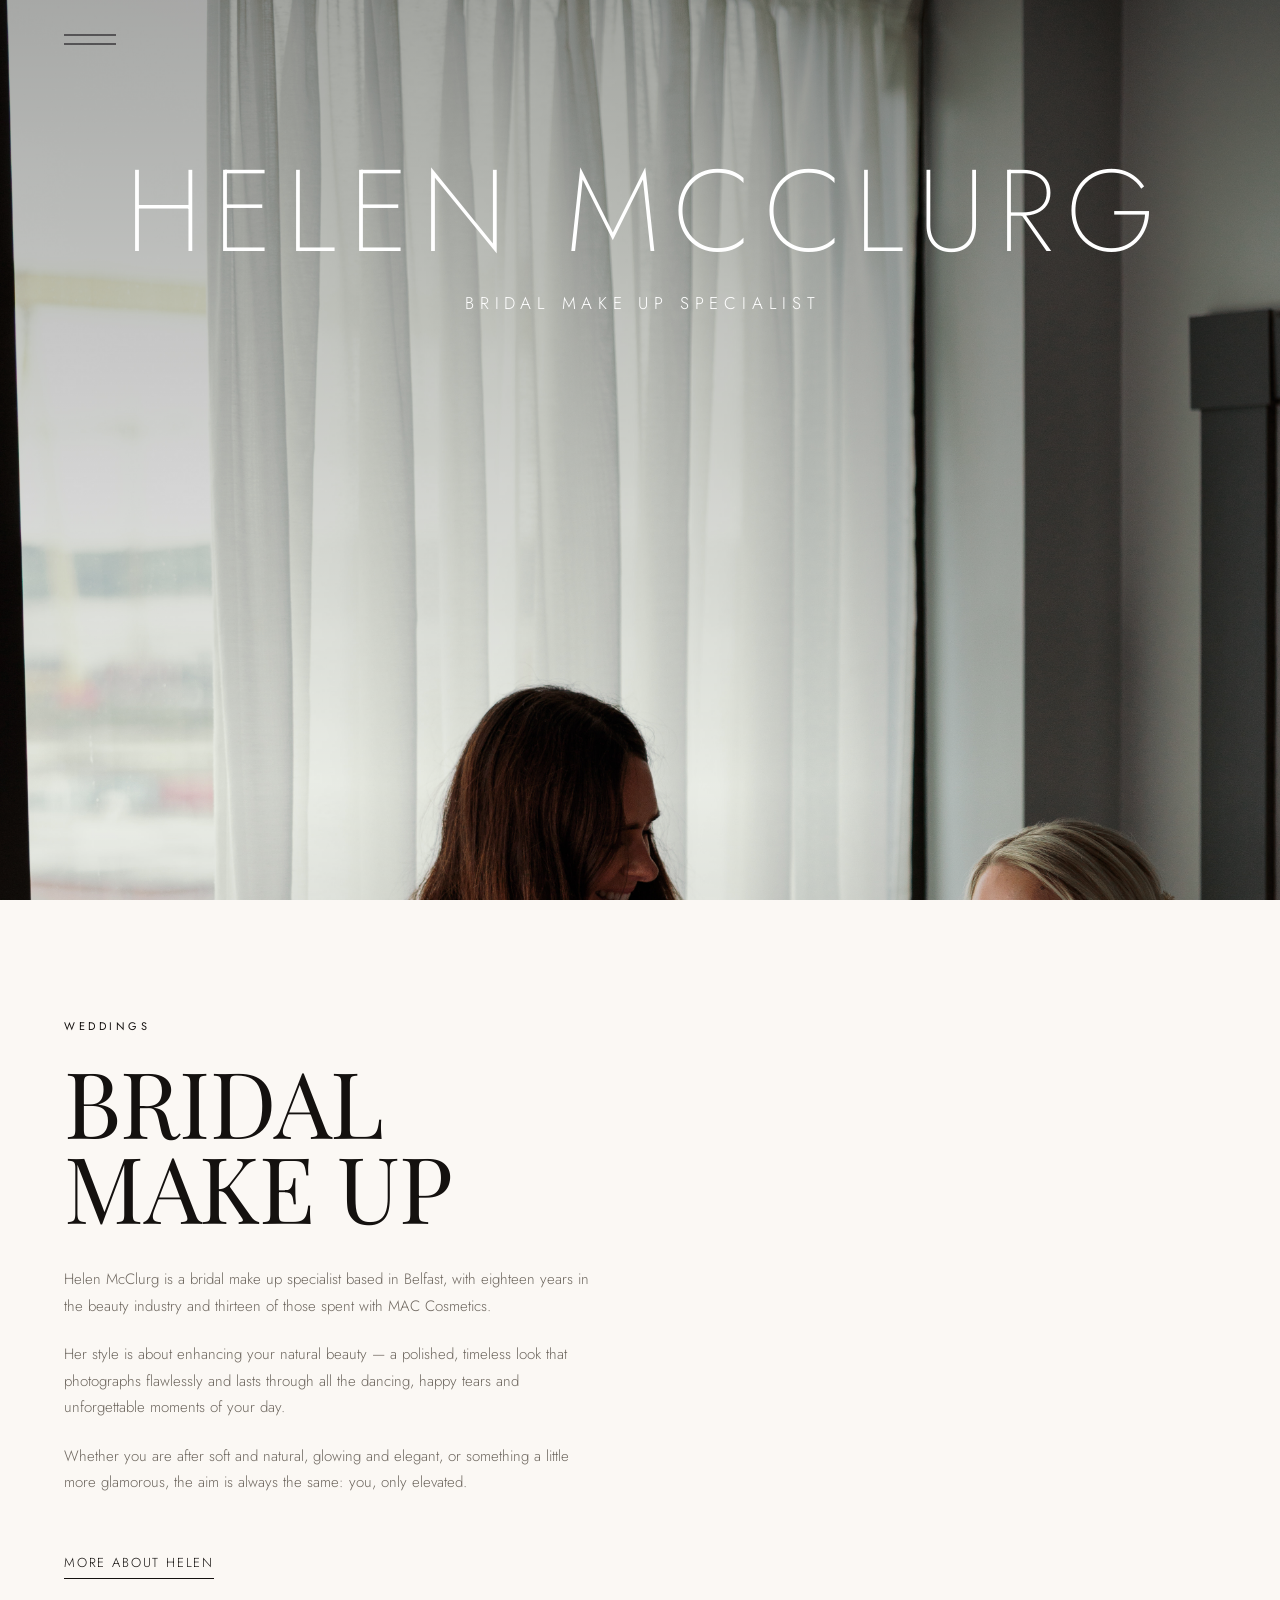
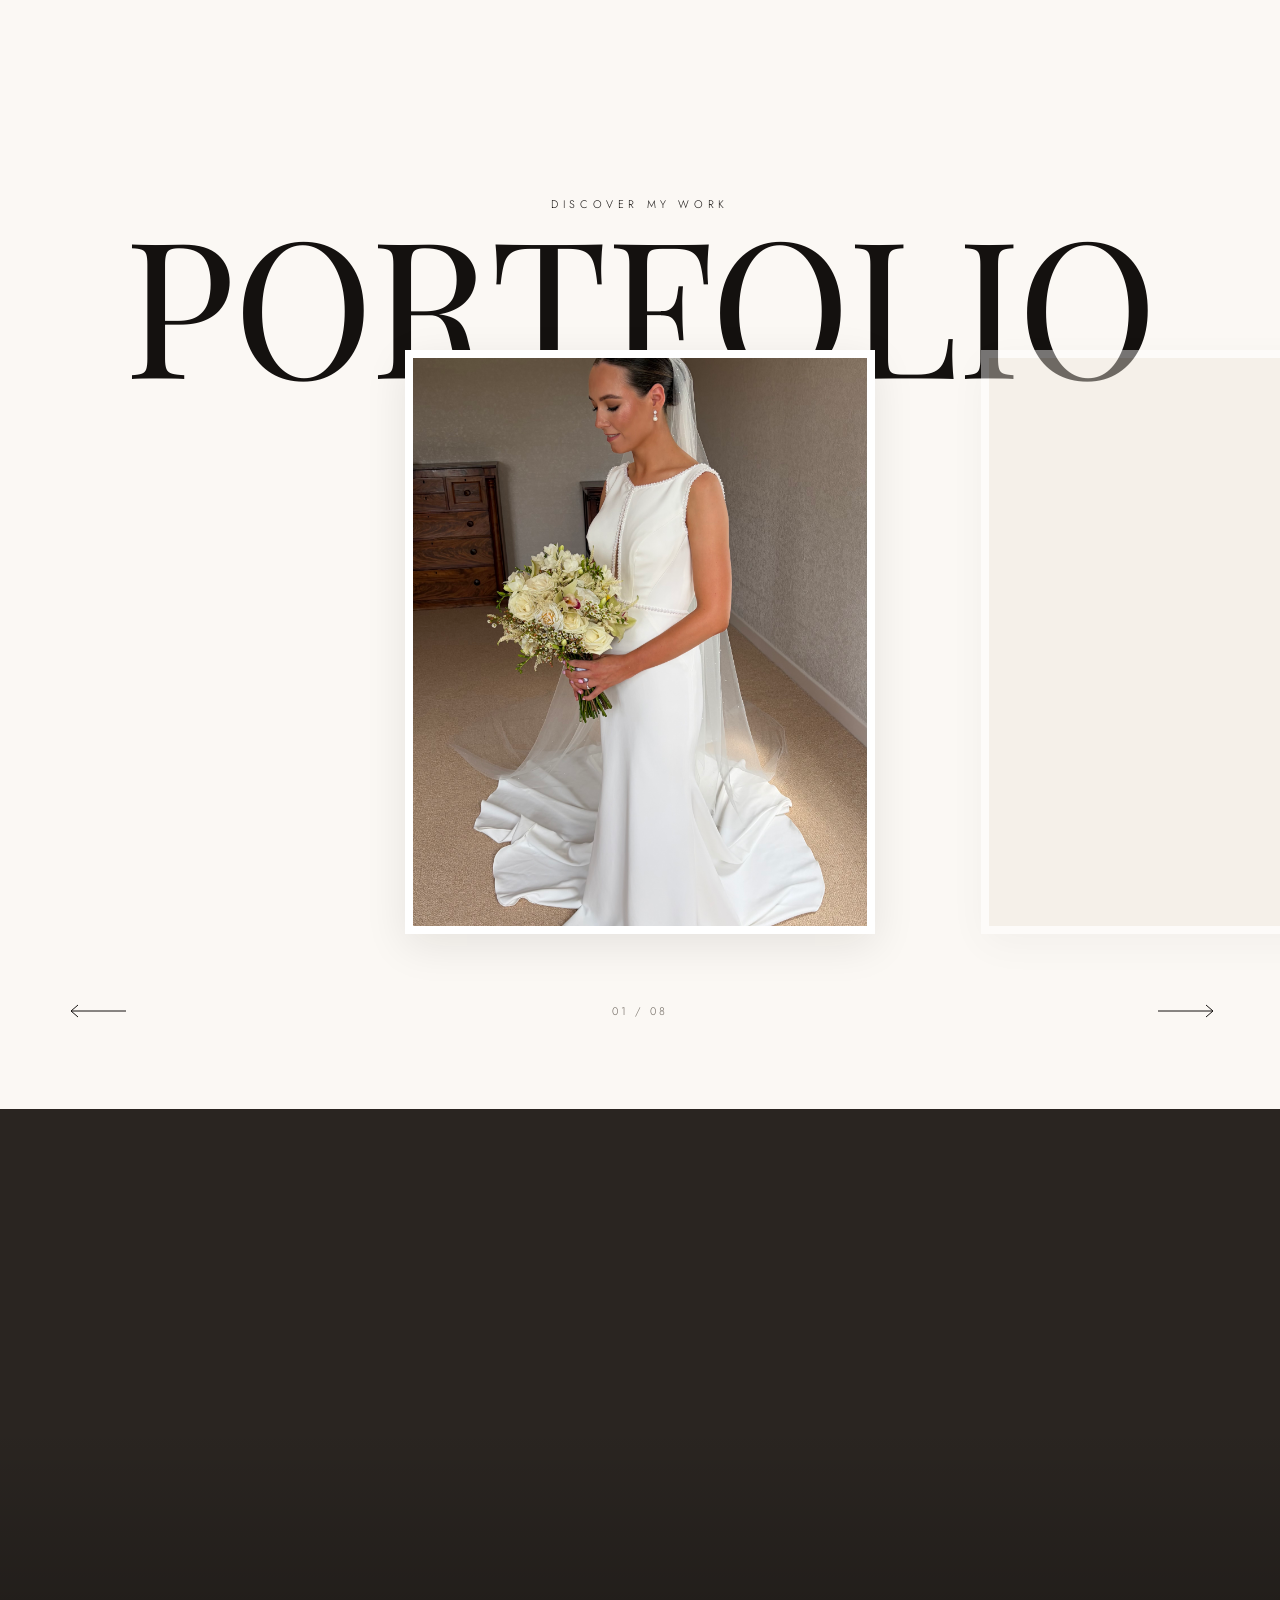
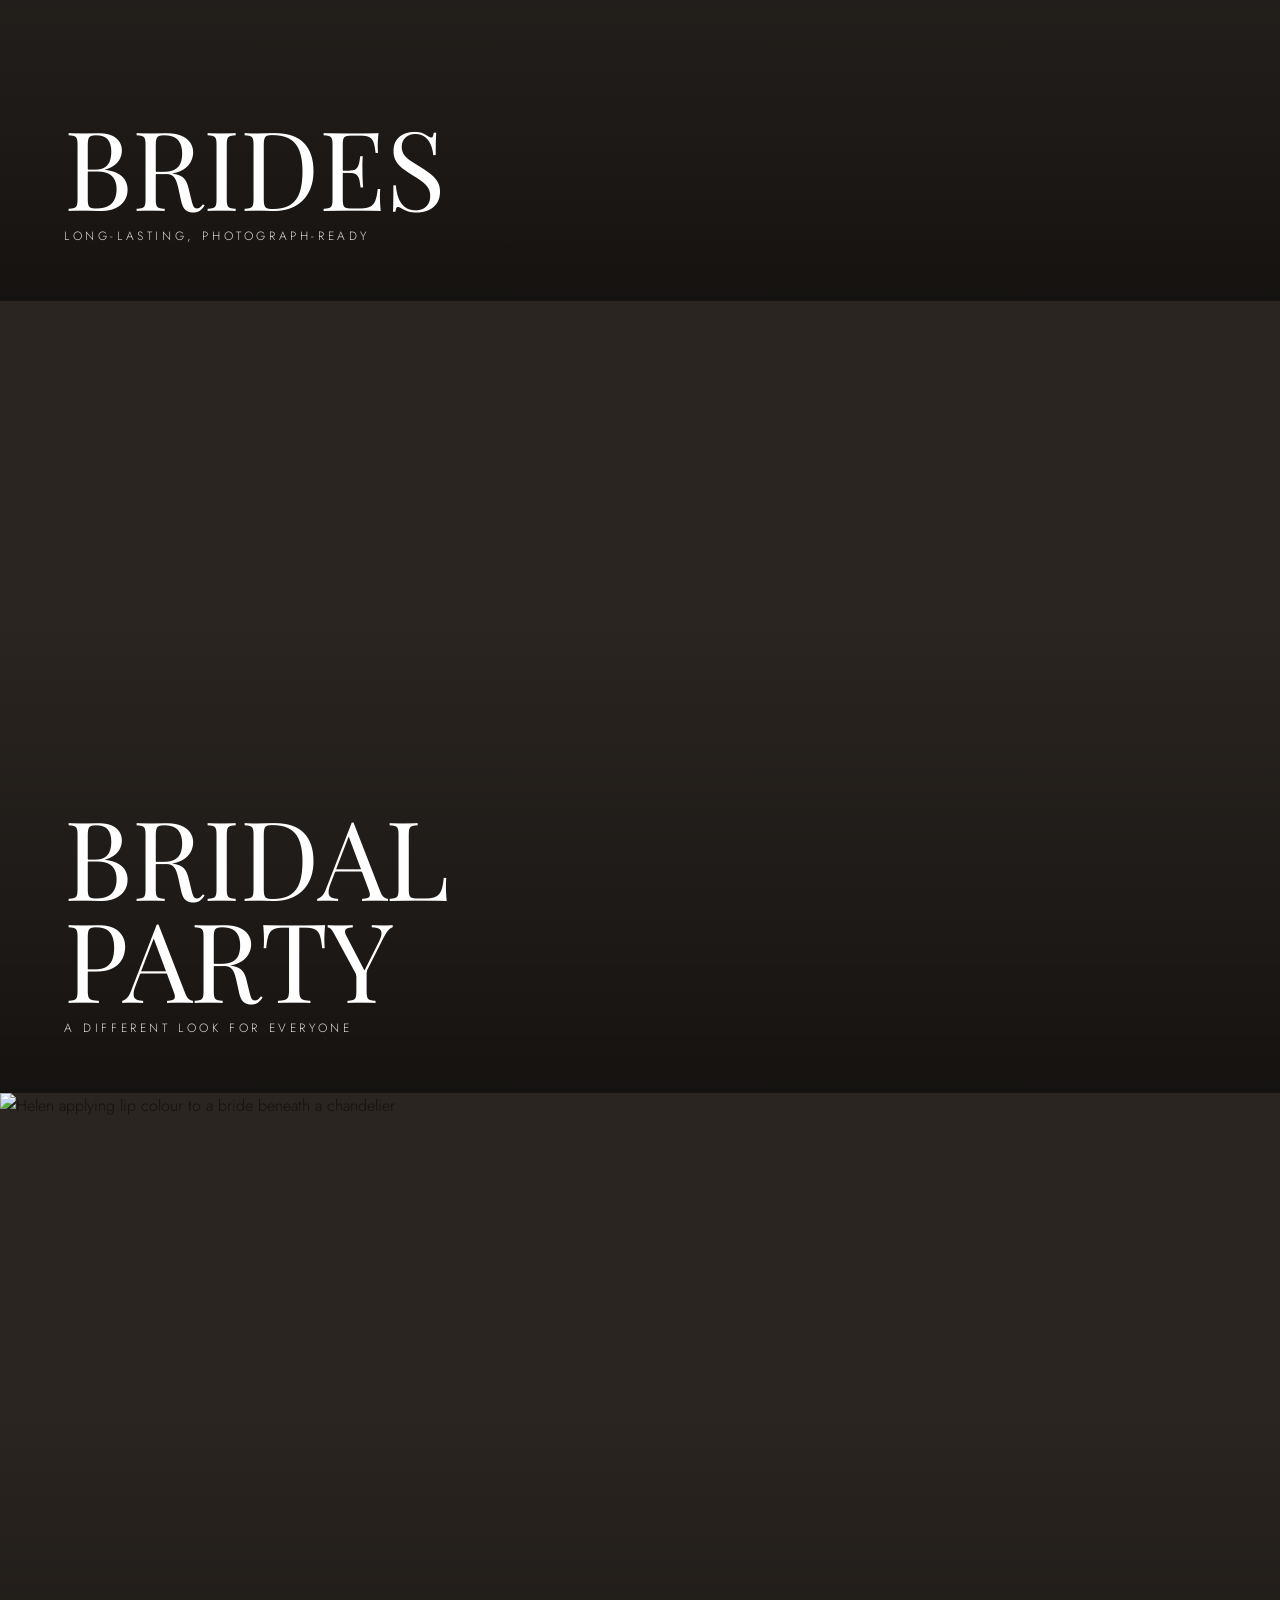
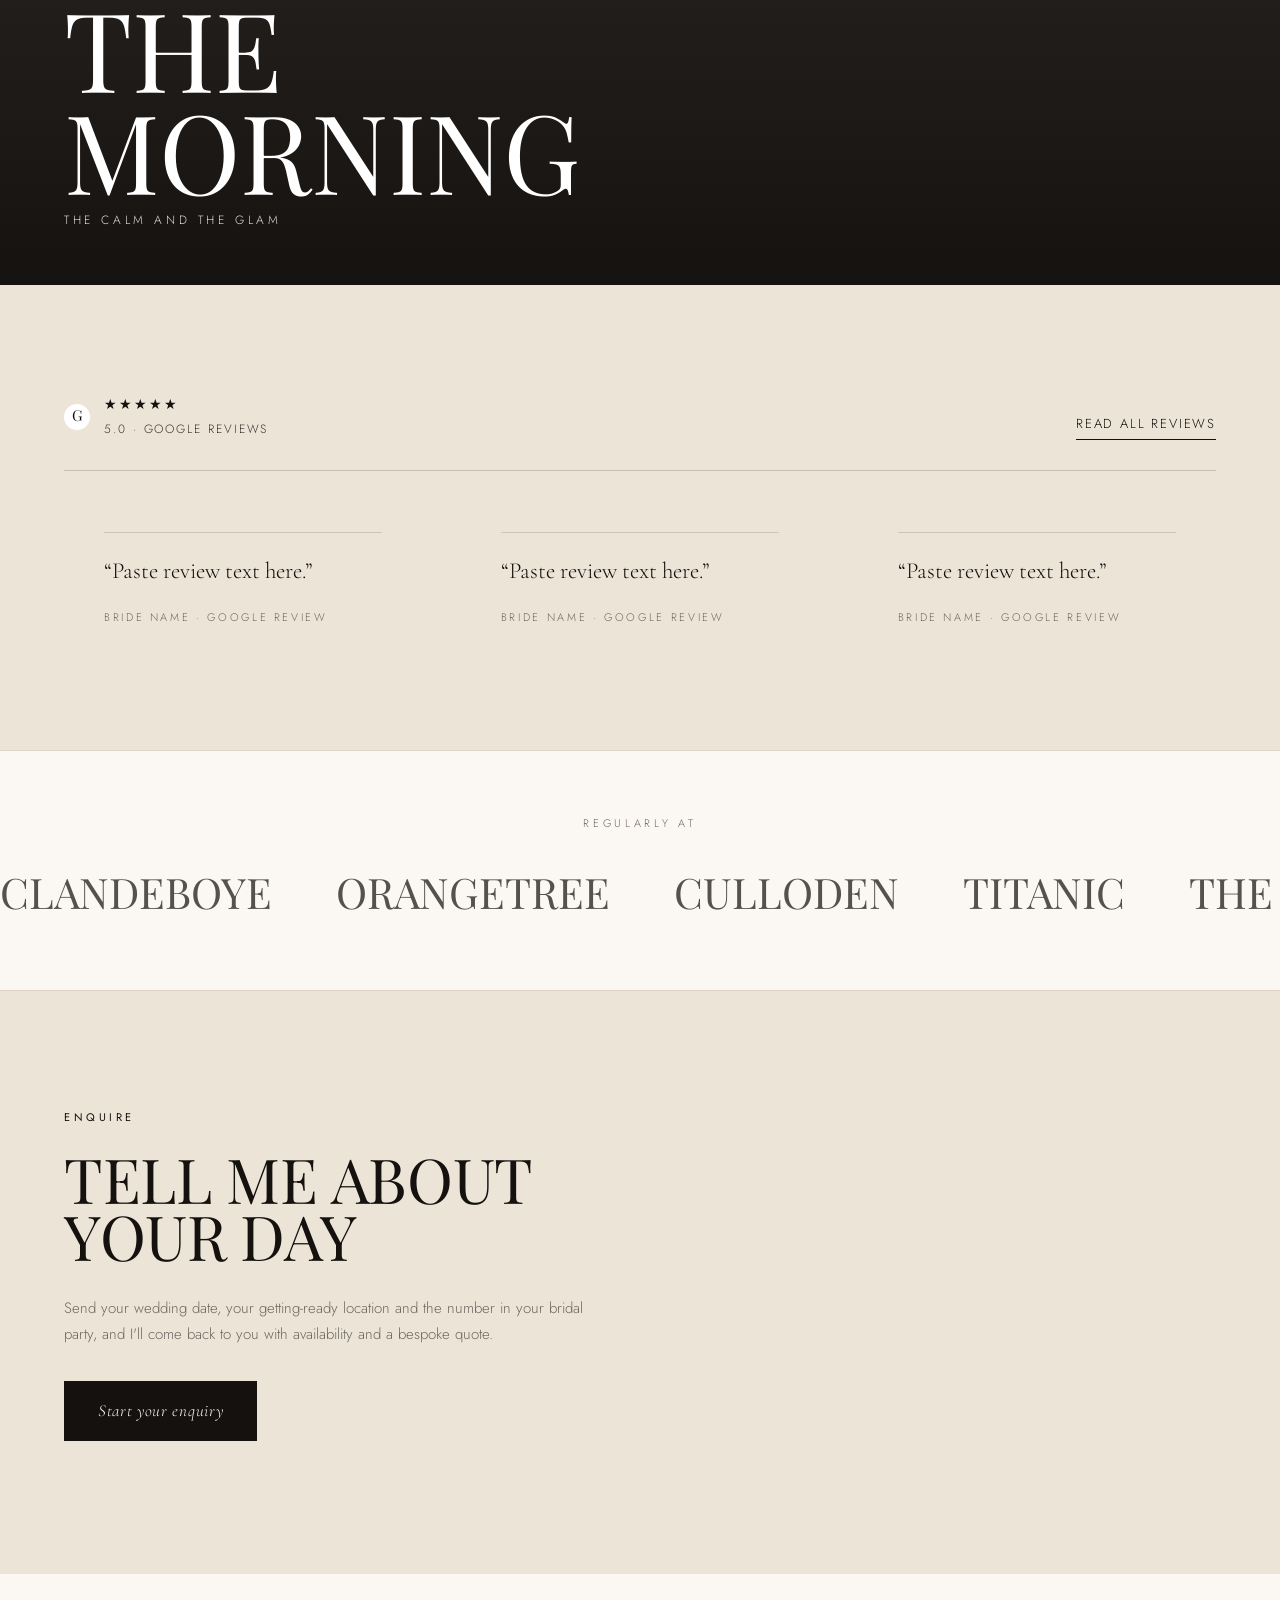
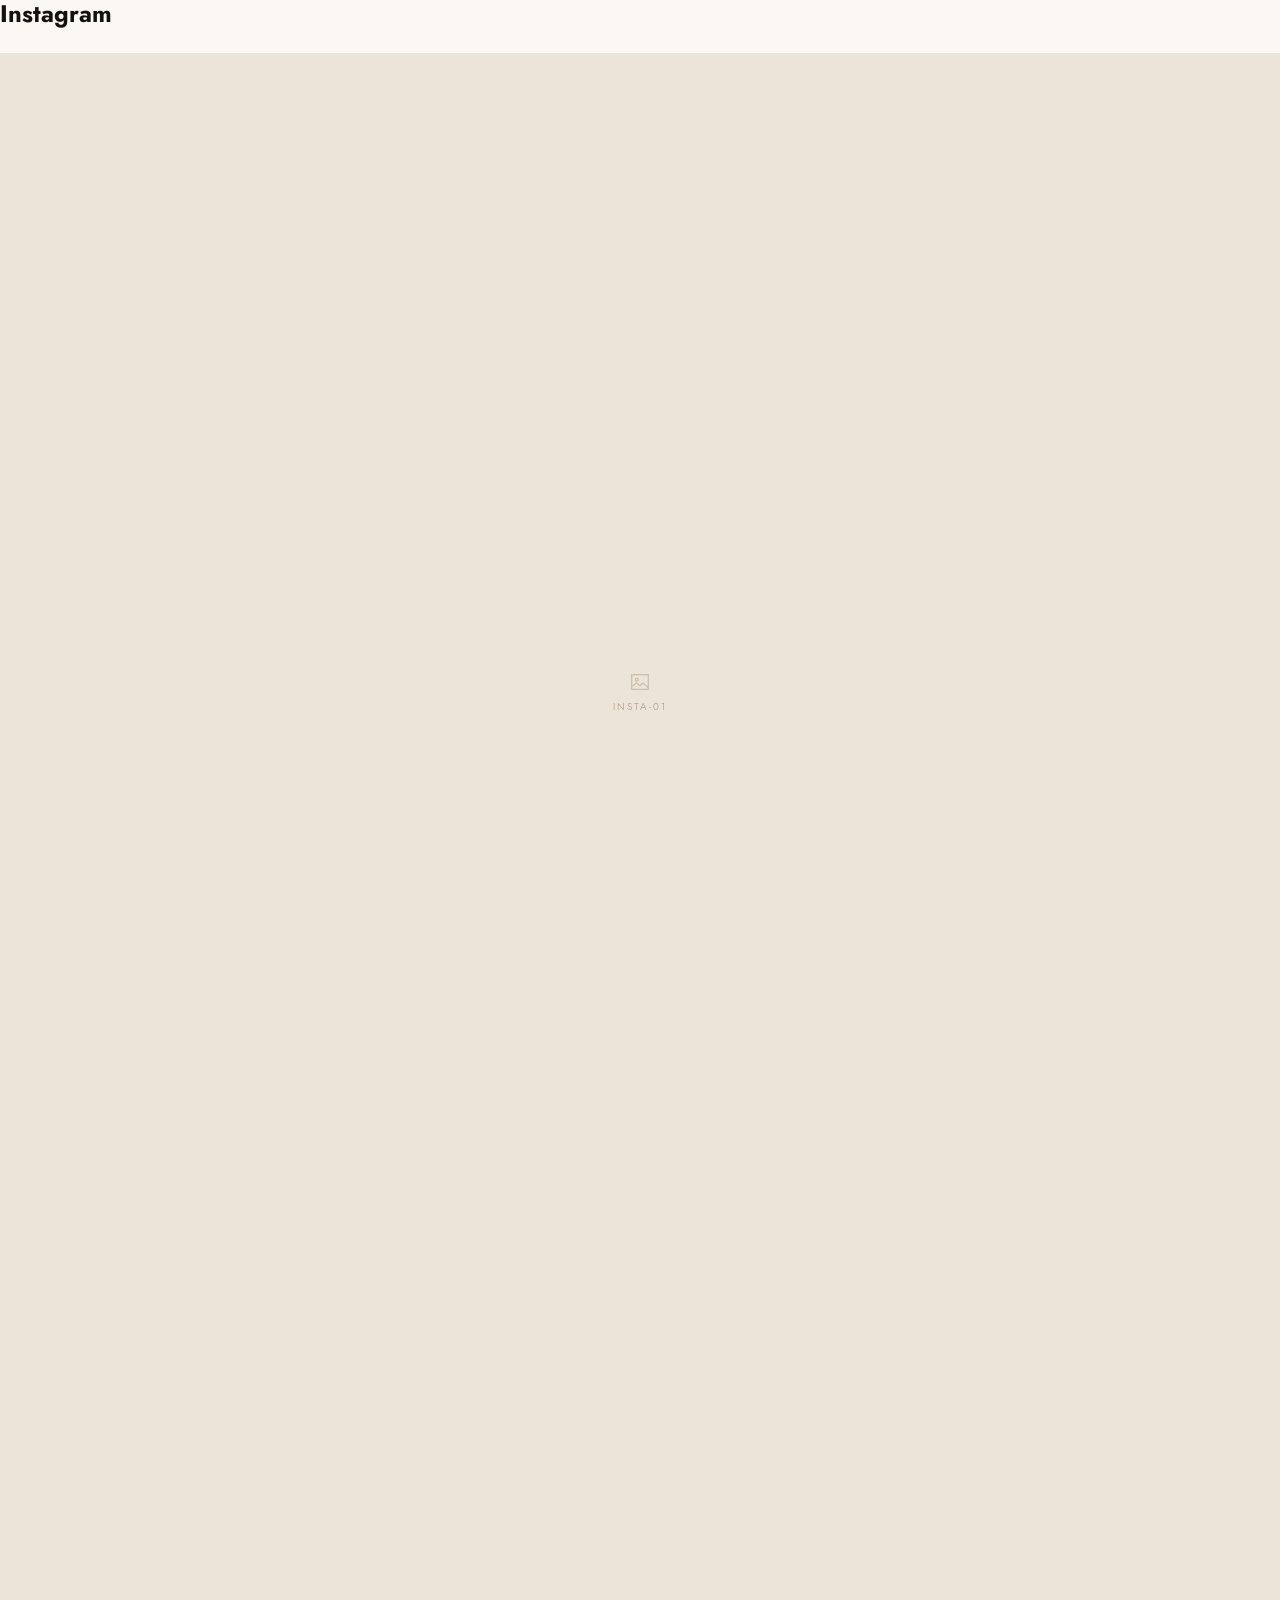
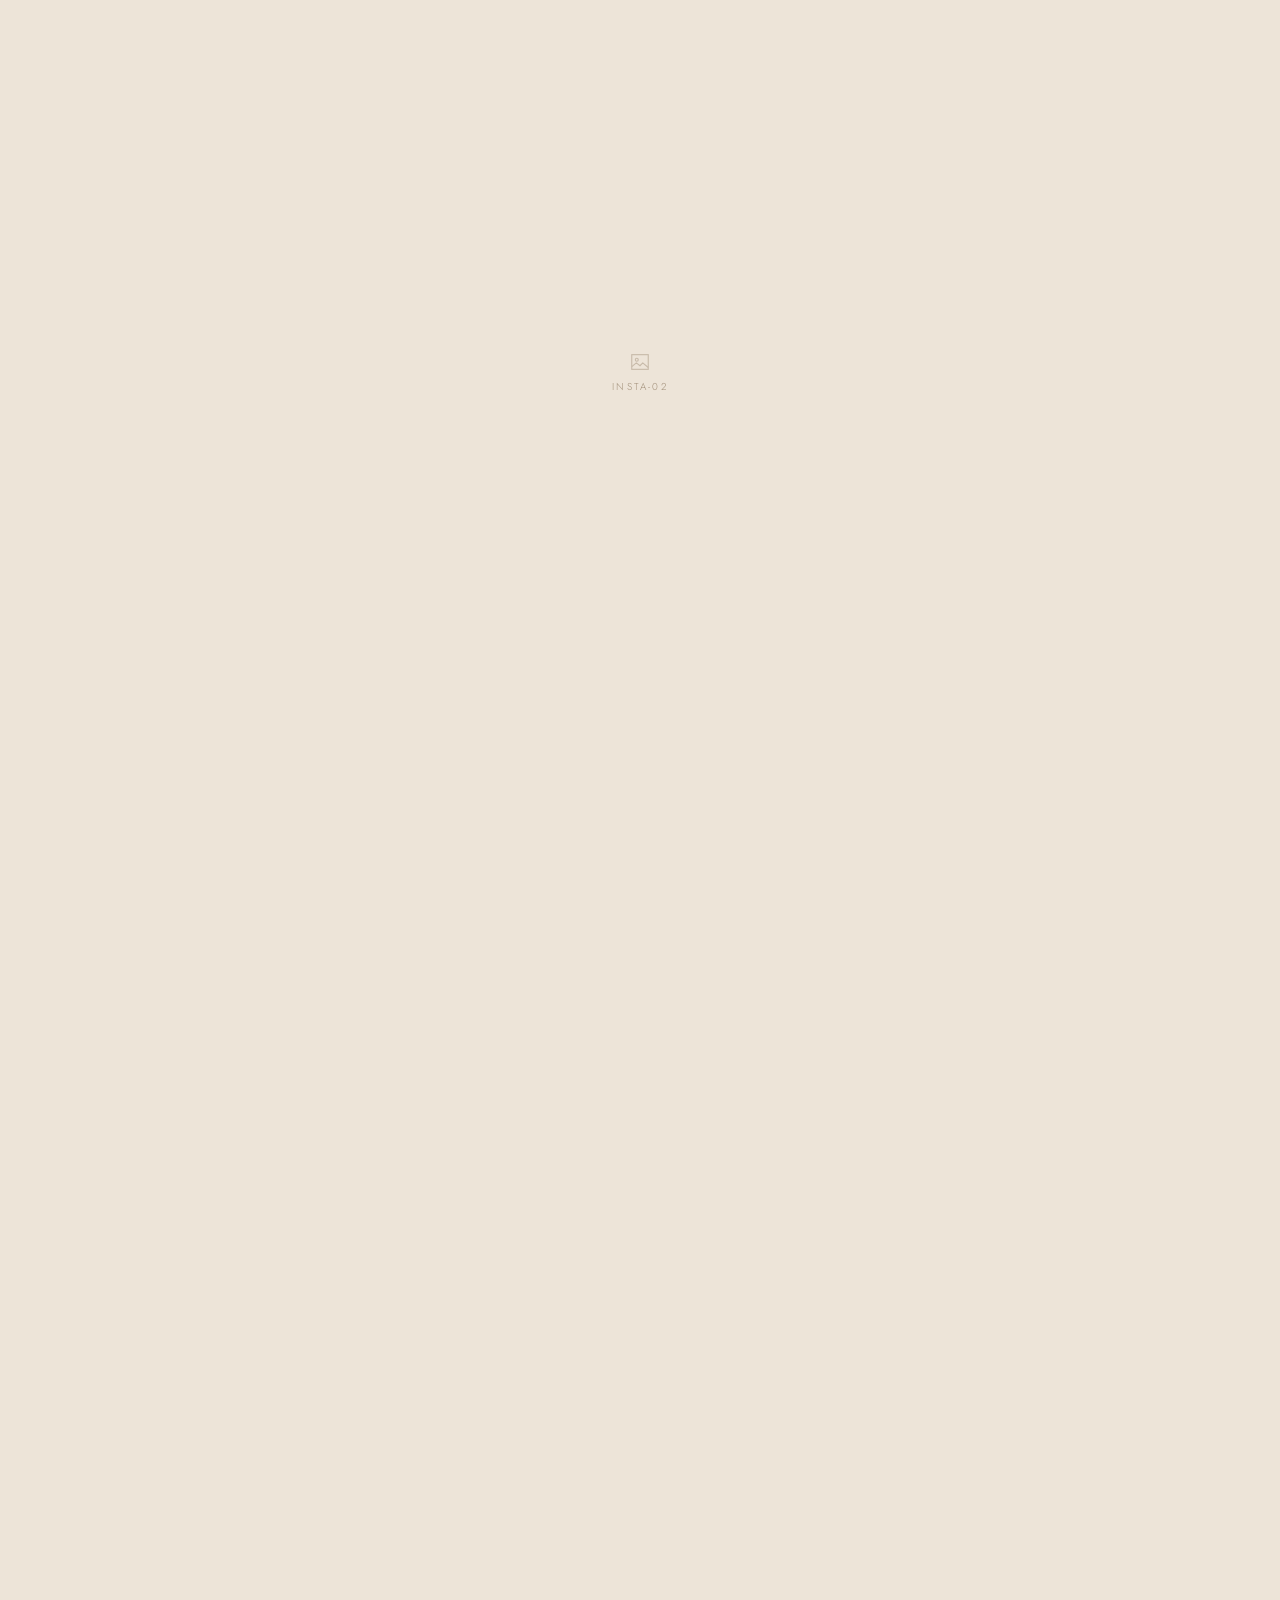
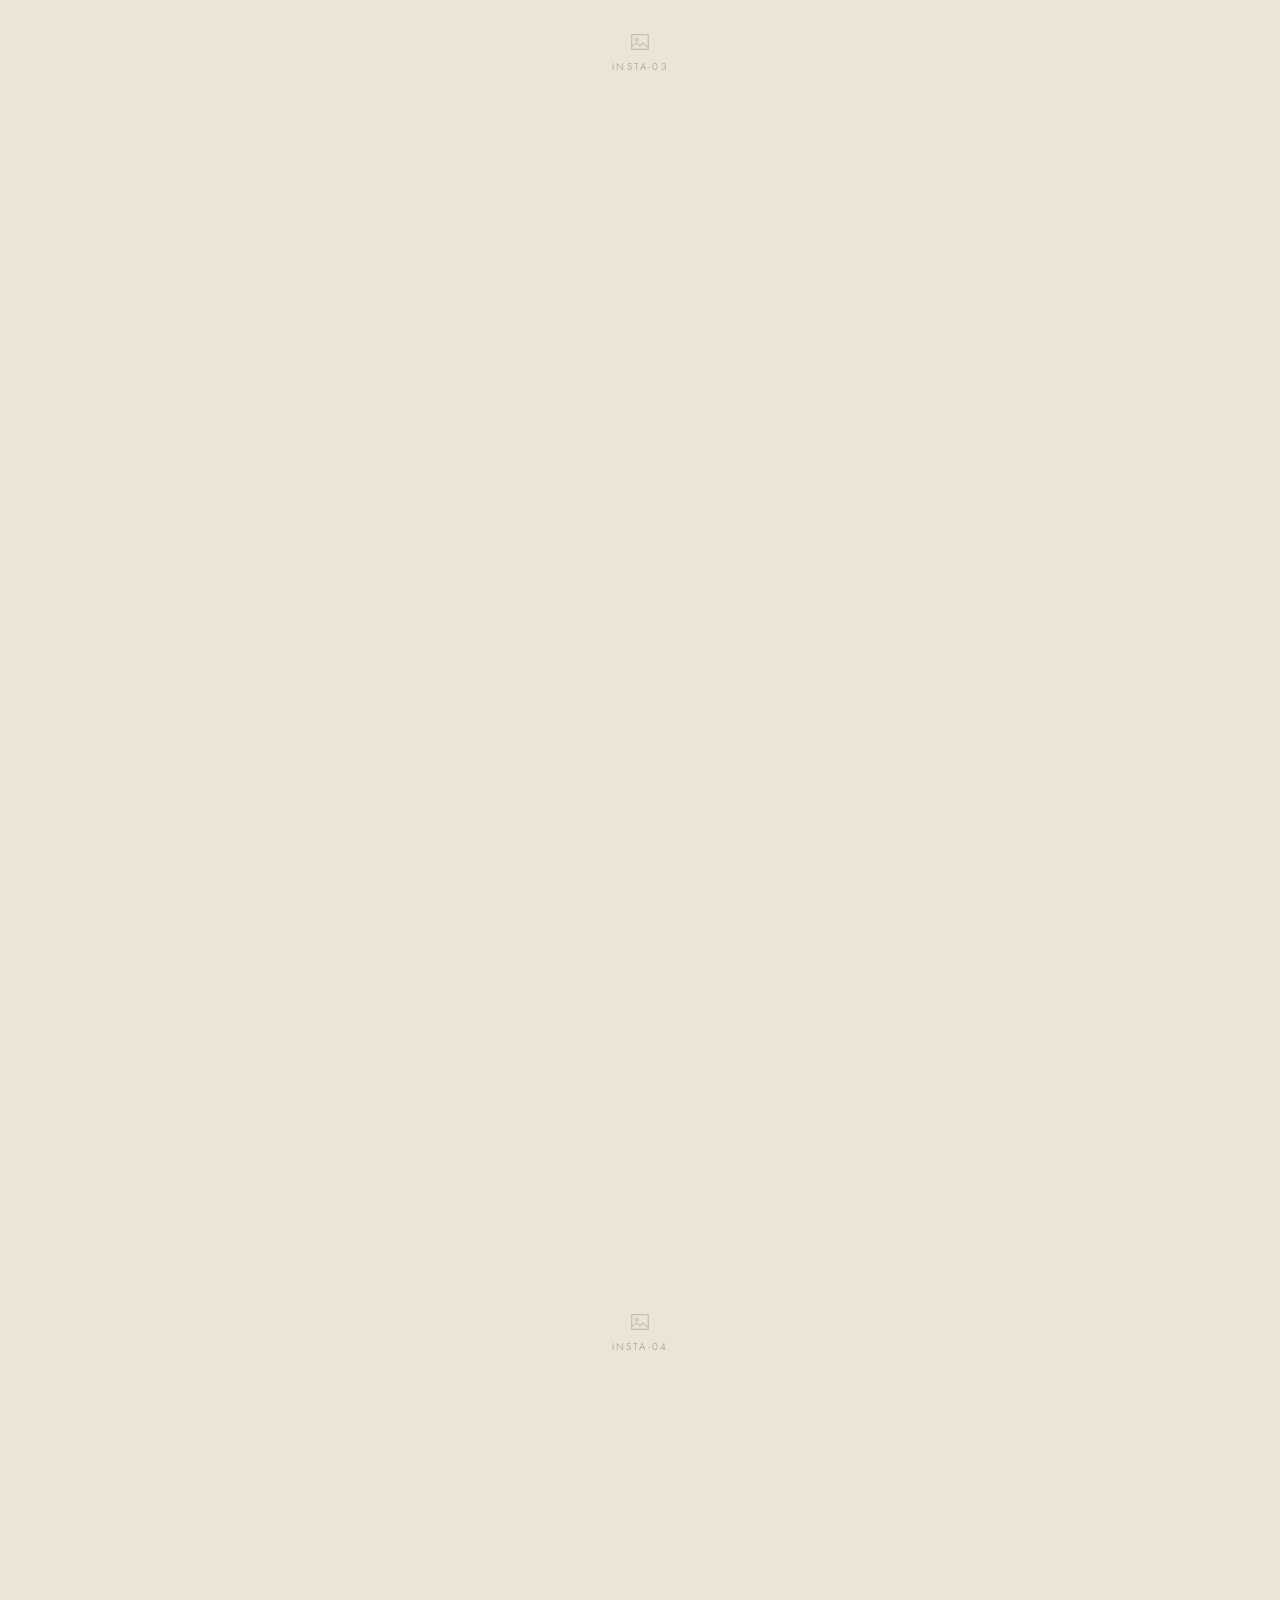
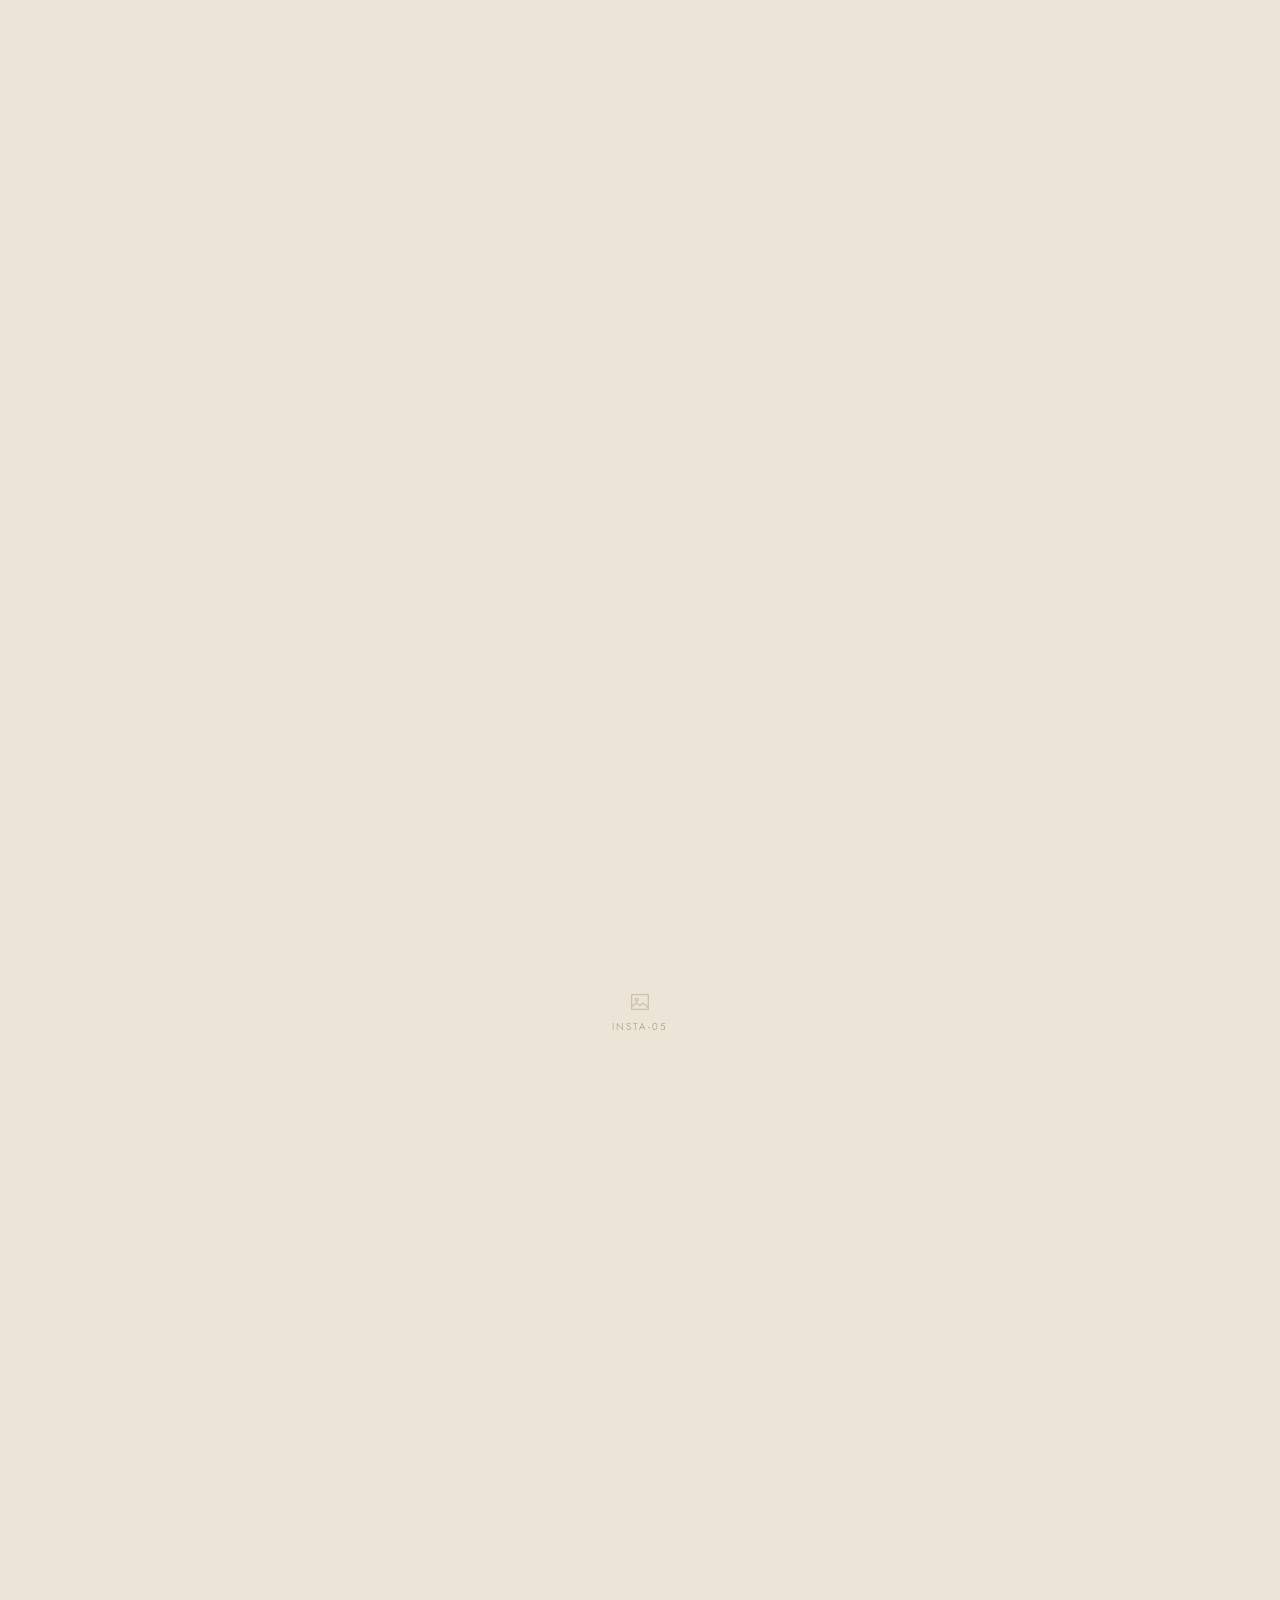
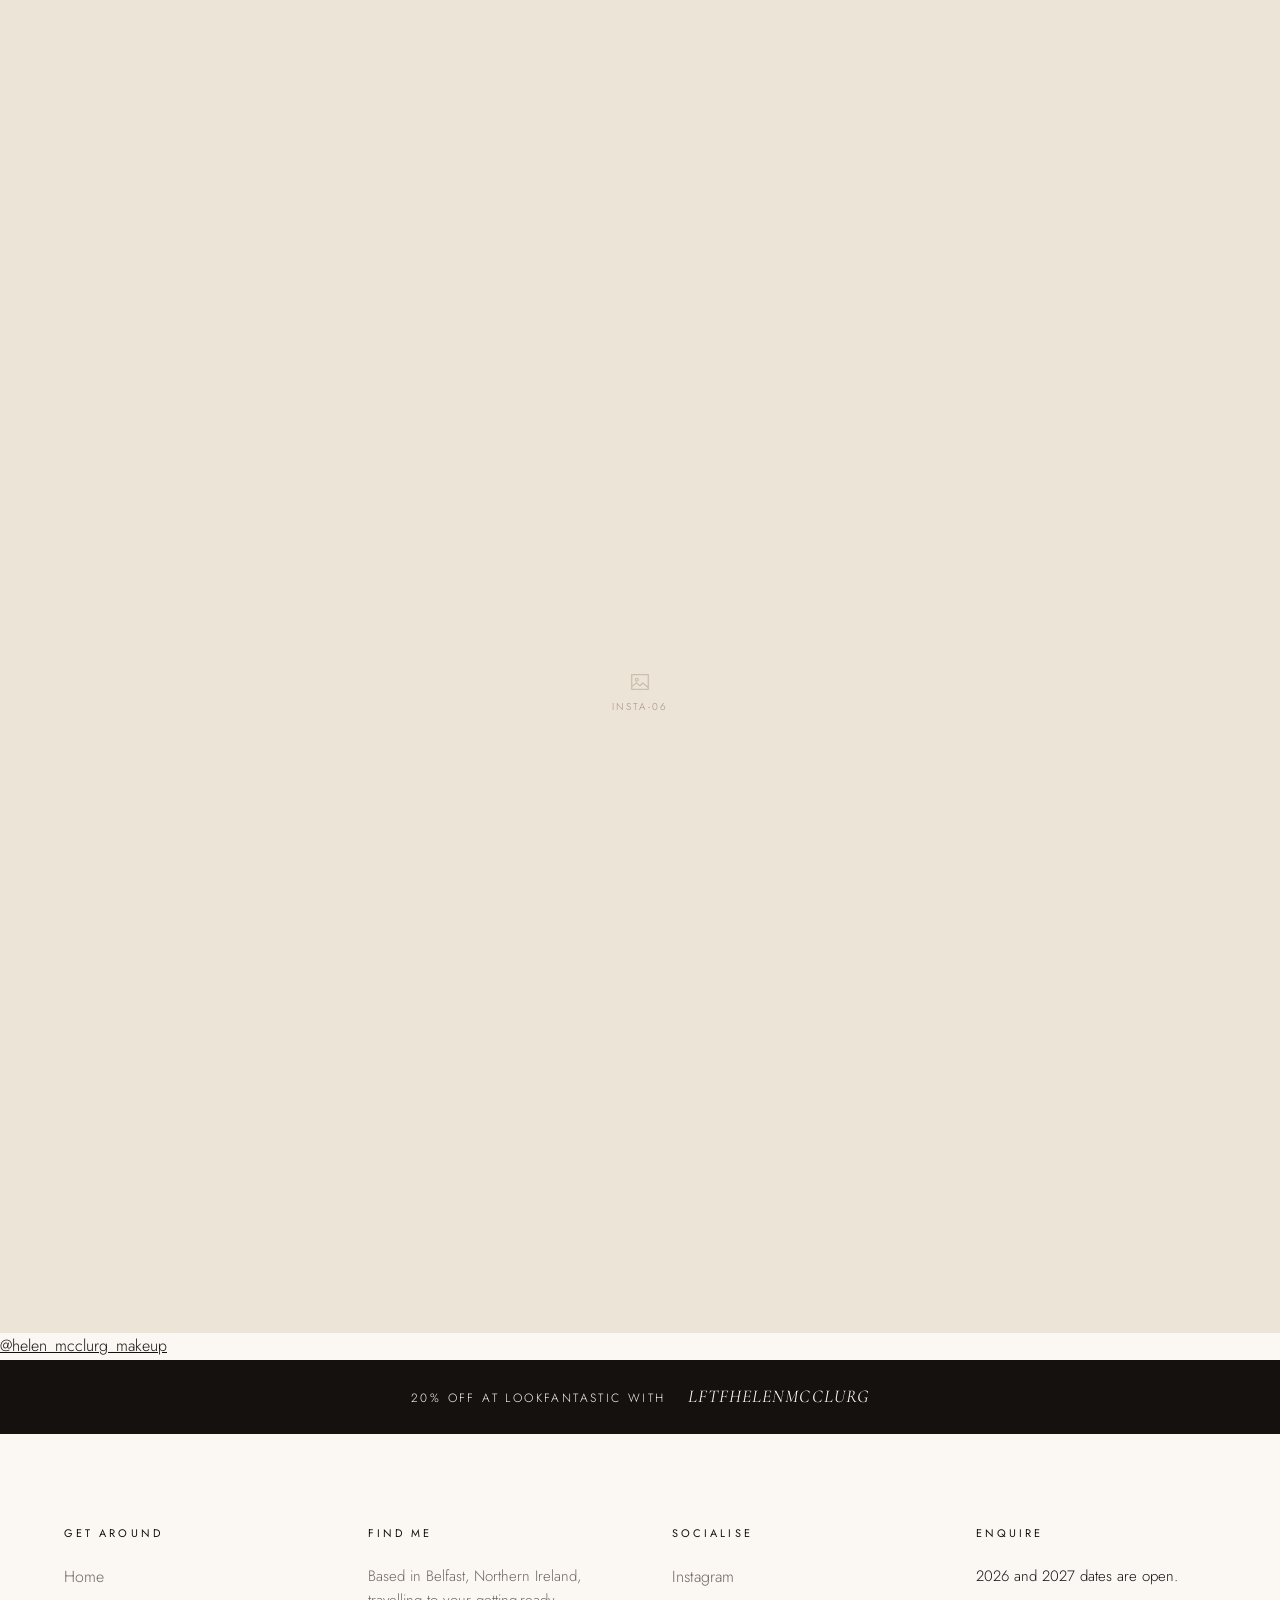
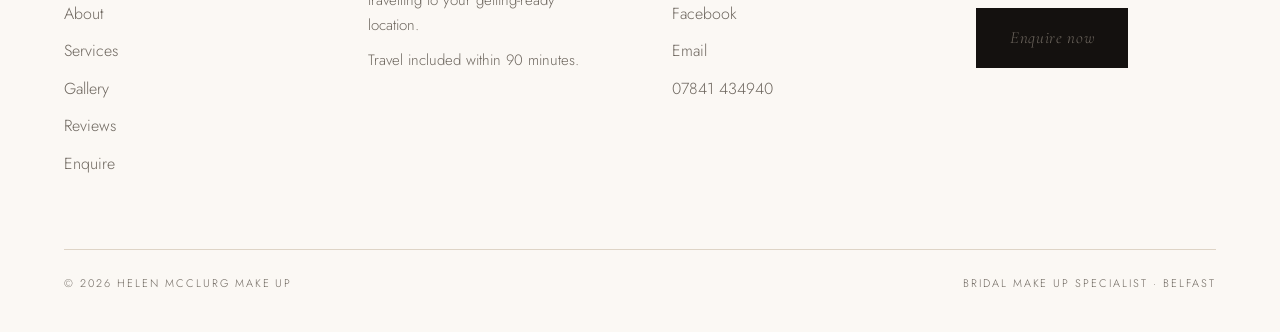
==== commit d23986c3: "Update index.html" ====
--- a/index.html
+++ b/index.html
@@ -49,7 +49,8 @@
     <a class="menu__item" href="about.html"><span class="menu__num">02.</span><span class="menu__label">About</span></a>
     <a class="menu__item" href="services.html"><span class="menu__num">03.</span><span class="menu__label">Services</span></a>
     <a class="menu__item" href="gallery.html"><span class="menu__num">04.</span><span class="menu__label">Gallery</span></a>
-    <a class="menu__item" href="enquire.html"><span class="menu__num">05.</span><span class="menu__label">Enquire</span></a>
+    <a class="menu__item" href="testimonials.html"><span class="menu__num">05.</span><span class="menu__label">Reviews</span></a>
+    <a class="menu__item" href="enquire.html"><span class="menu__num">06.</span><span class="menu__label">Enquire</span></a>
   </div>
   <div class="menu__foot">
     <a href="https://www.instagram.com/helen_mcclurg_makeup" target="_blank" rel="noopener">Instagram</a>
@@ -68,7 +69,6 @@
       <h1 class="hero__name">Helen McClurg</h1>
       <p class="hero__role">Bridal Make Up Specialist</p>
     </div>
-    <a class="hero__scroll" href="#intro"><span>Scroll</span><i></i></a>
   </section>
 
   <!-- INTRO -->
@@ -93,13 +93,17 @@
         <figure class="folio__slide"><div data-slot="folio-02" data-ratio="4/5"></div></figure>
         <figure class="folio__slide"><div data-slot="folio-03" data-ratio="4/5"></div></figure>
         <figure class="folio__slide"><div data-slot="folio-04" data-ratio="4/5"></div></figure>
+        <figure class="folio__slide"><div data-slot="folio-05" data-ratio="4/5"></div></figure>
+        <figure class="folio__slide"><div data-slot="folio-06" data-ratio="4/5"></div></figure>
+        <figure class="folio__slide"><div data-slot="folio-07" data-ratio="4/5"></div></figure>
+        <figure class="folio__slide"><div data-slot="folio-08" data-ratio="4/5"></div></figure>
       </div>
     </div>
     <div class="folio__nav">
       <button class="folio__arrow" id="folioPrev" aria-label="Previous photograph">
         <svg viewBox="0 0 56 14" aria-hidden="true"><path d="M56 7H1M8 1L1 7l7 6"/></svg>
       </button>
-      <span class="folio__count" id="folioCount">01 / 04</span>
+      <span class="folio__count" id="folioCount">01 / 08</span>
       <button class="folio__arrow" id="folioNext" aria-label="Next photograph">
         <svg viewBox="0 0 56 14" aria-hidden="true"><path d="M0 7h55M48 1l7 6-7 6"/></svg>
       </button>
@@ -162,6 +166,20 @@
     <p style="margin-top:34px"><a class="btn" href="enquire.html">Start your enquiry</a></p>
   </section>
 
+  <!-- INSTAGRAM -->
+  <section class="insta reveal" aria-label="Instagram">
+    <h2 class="insta__title">Instagram</h2>
+    <div class="insta__row" id="instaRow">
+      <a data-insta href="#"><div data-slot="insta-01" data-ratio="1/1"></div></a>
+      <a data-insta href="#"><div data-slot="insta-02" data-ratio="1/1"></div></a>
+      <a data-insta href="#"><div data-slot="insta-03" data-ratio="1/1"></div></a>
+      <a data-insta href="#"><div data-slot="insta-04" data-ratio="1/1"></div></a>
+      <a data-insta href="#"><div data-slot="insta-05" data-ratio="1/1"></div></a>
+      <a data-insta href="#"><div data-slot="insta-06" data-ratio="1/1"></div></a>
+    </div>
+    <a class="insta__handle" data-insta-handle href="#">@helen_mcclurg_makeup</a>
+  </section>
+
 </main>
 
 <aside class="promo">
@@ -178,6 +196,7 @@
         <li><a href="about.html">About</a></li>
         <li><a href="services.html">Services</a></li>
         <li><a href="gallery.html">Gallery</a></li>
+        <li><a href="testimonials.html">Reviews</a></li>
         <li><a href="enquire.html">Enquire</a></li>
       </ul>
     </div>
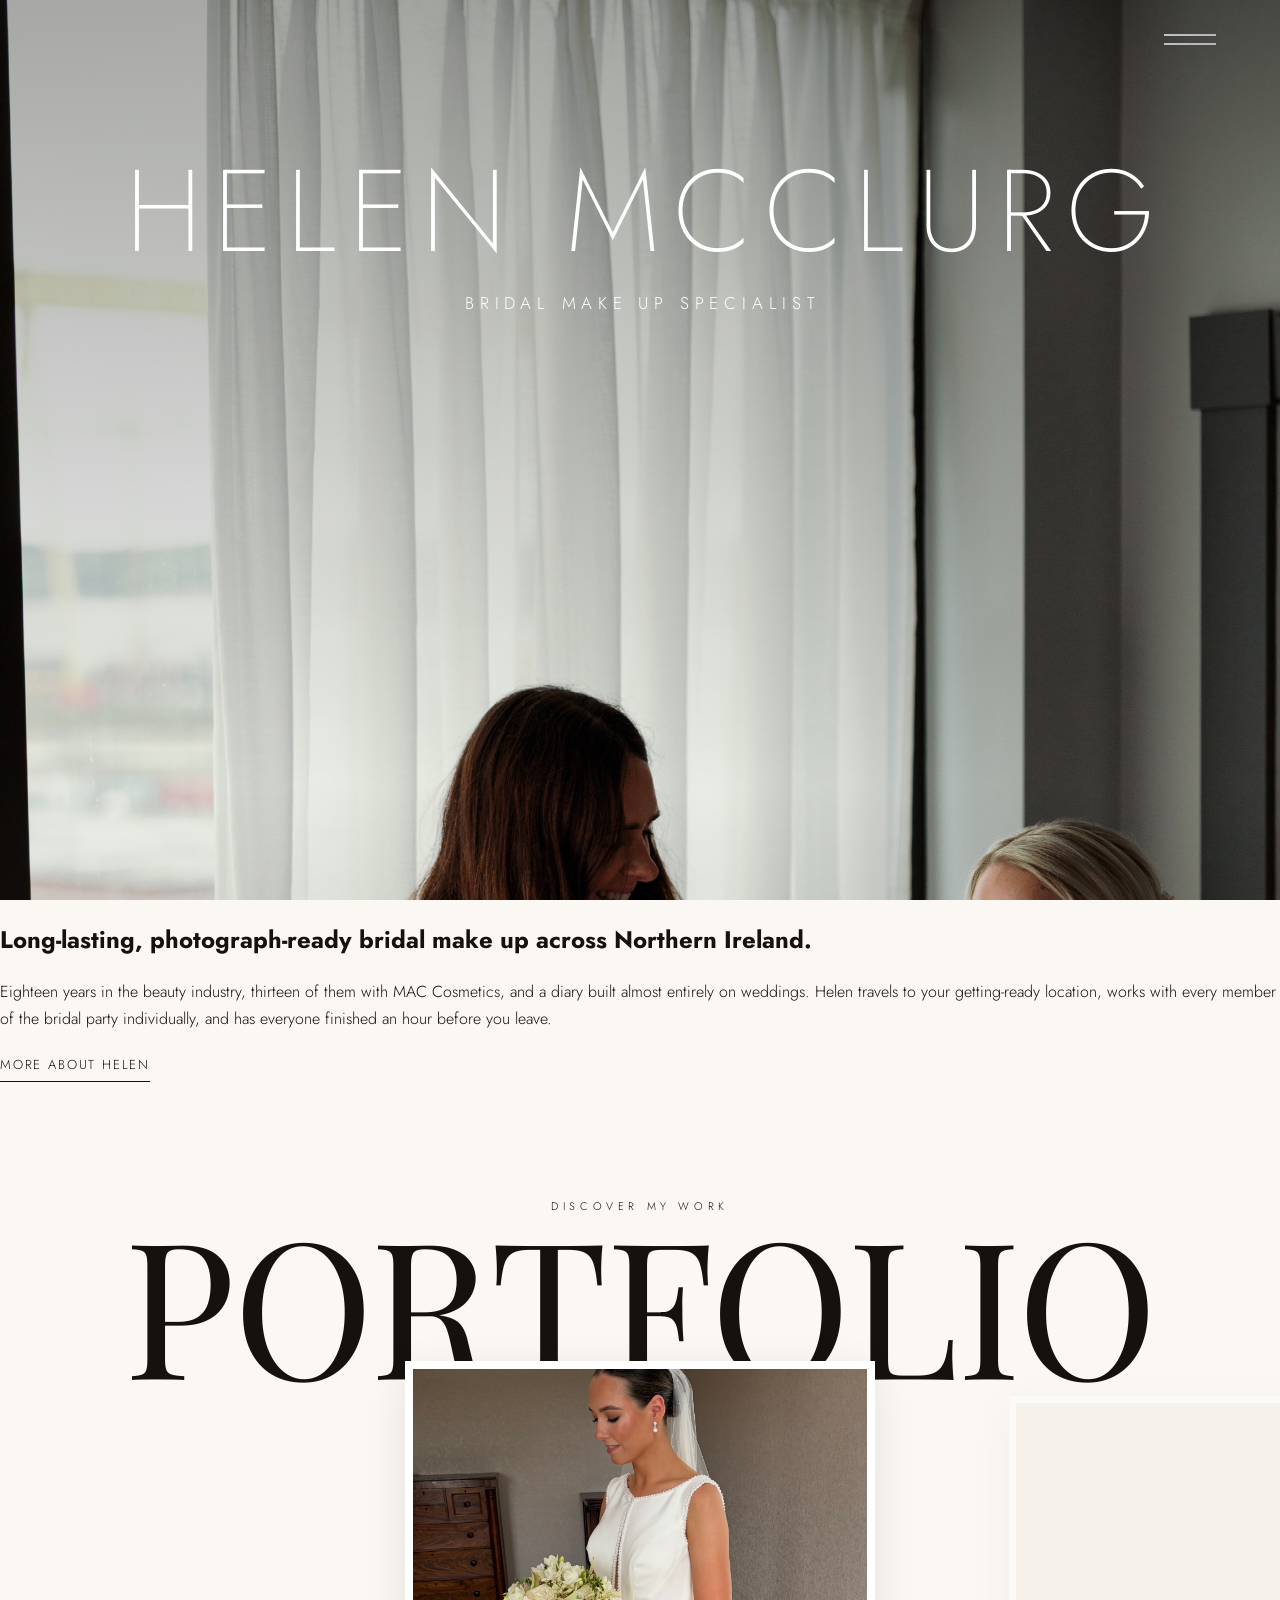
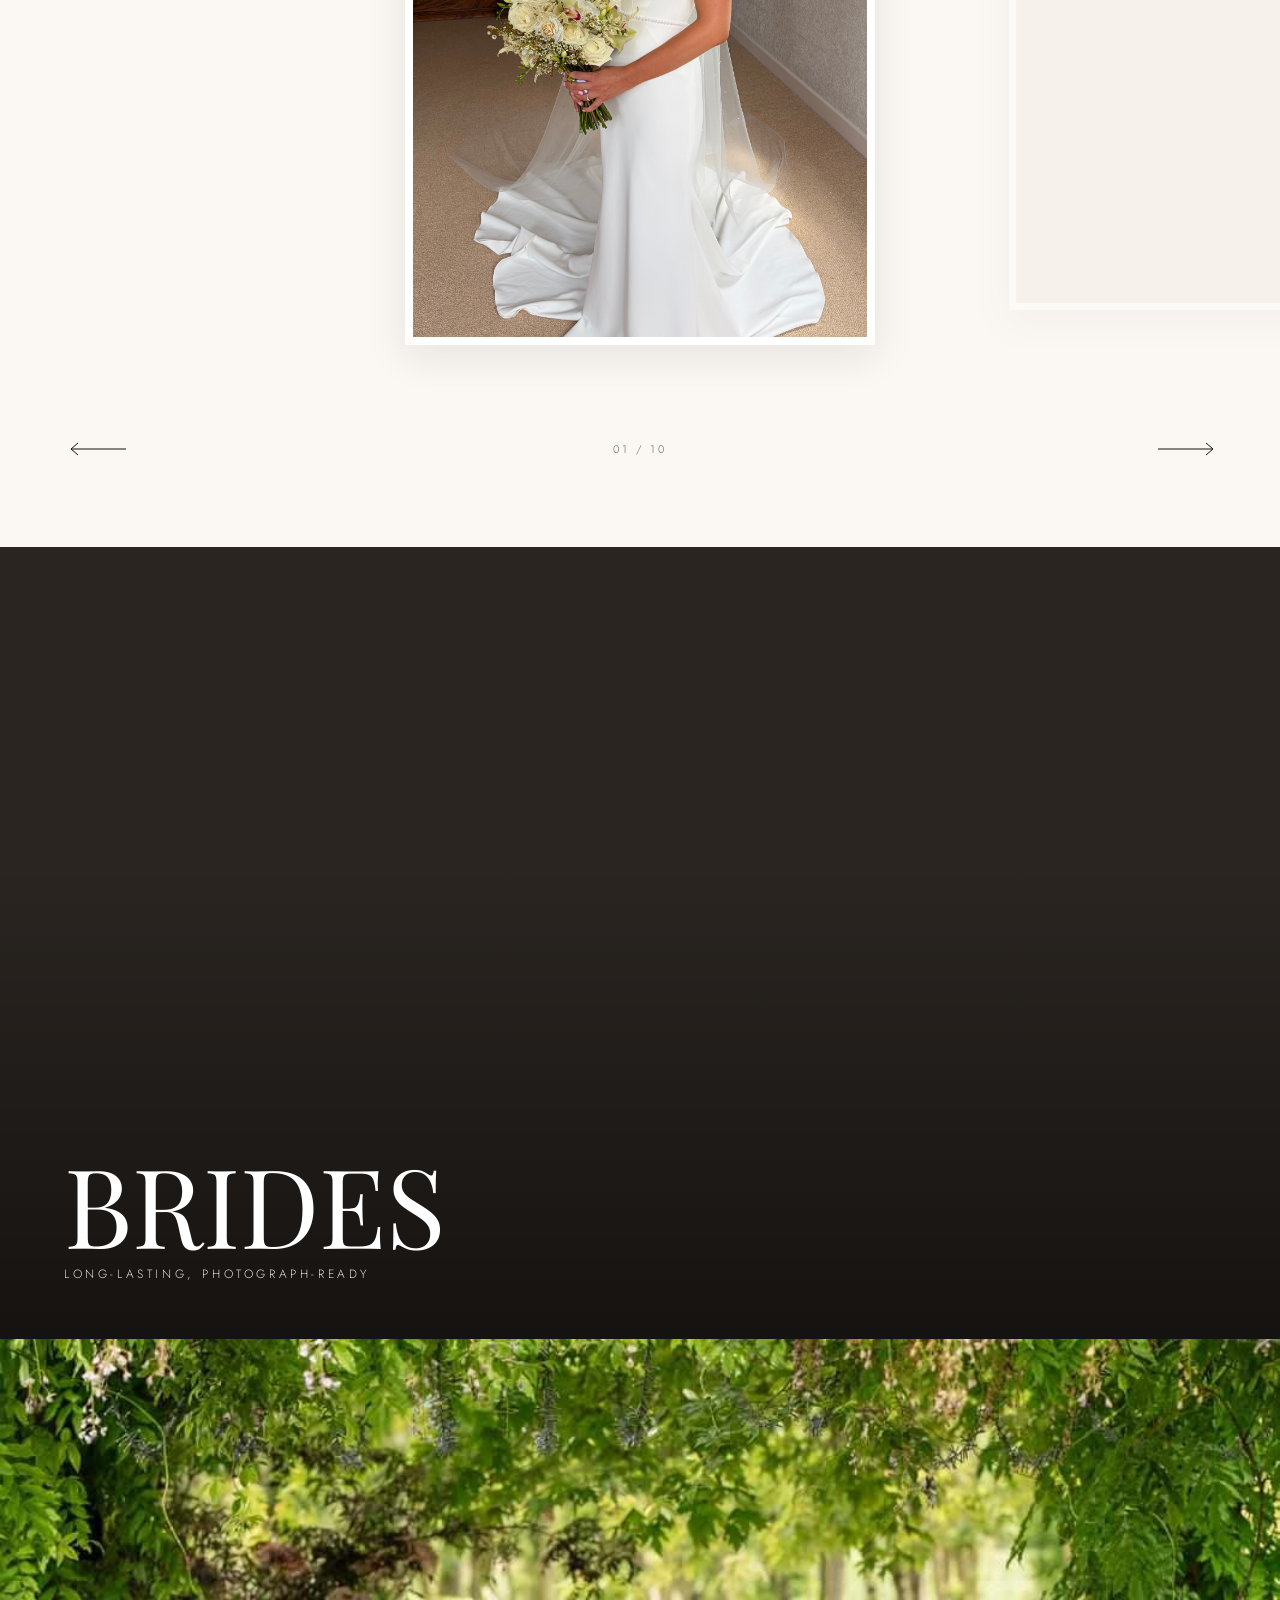
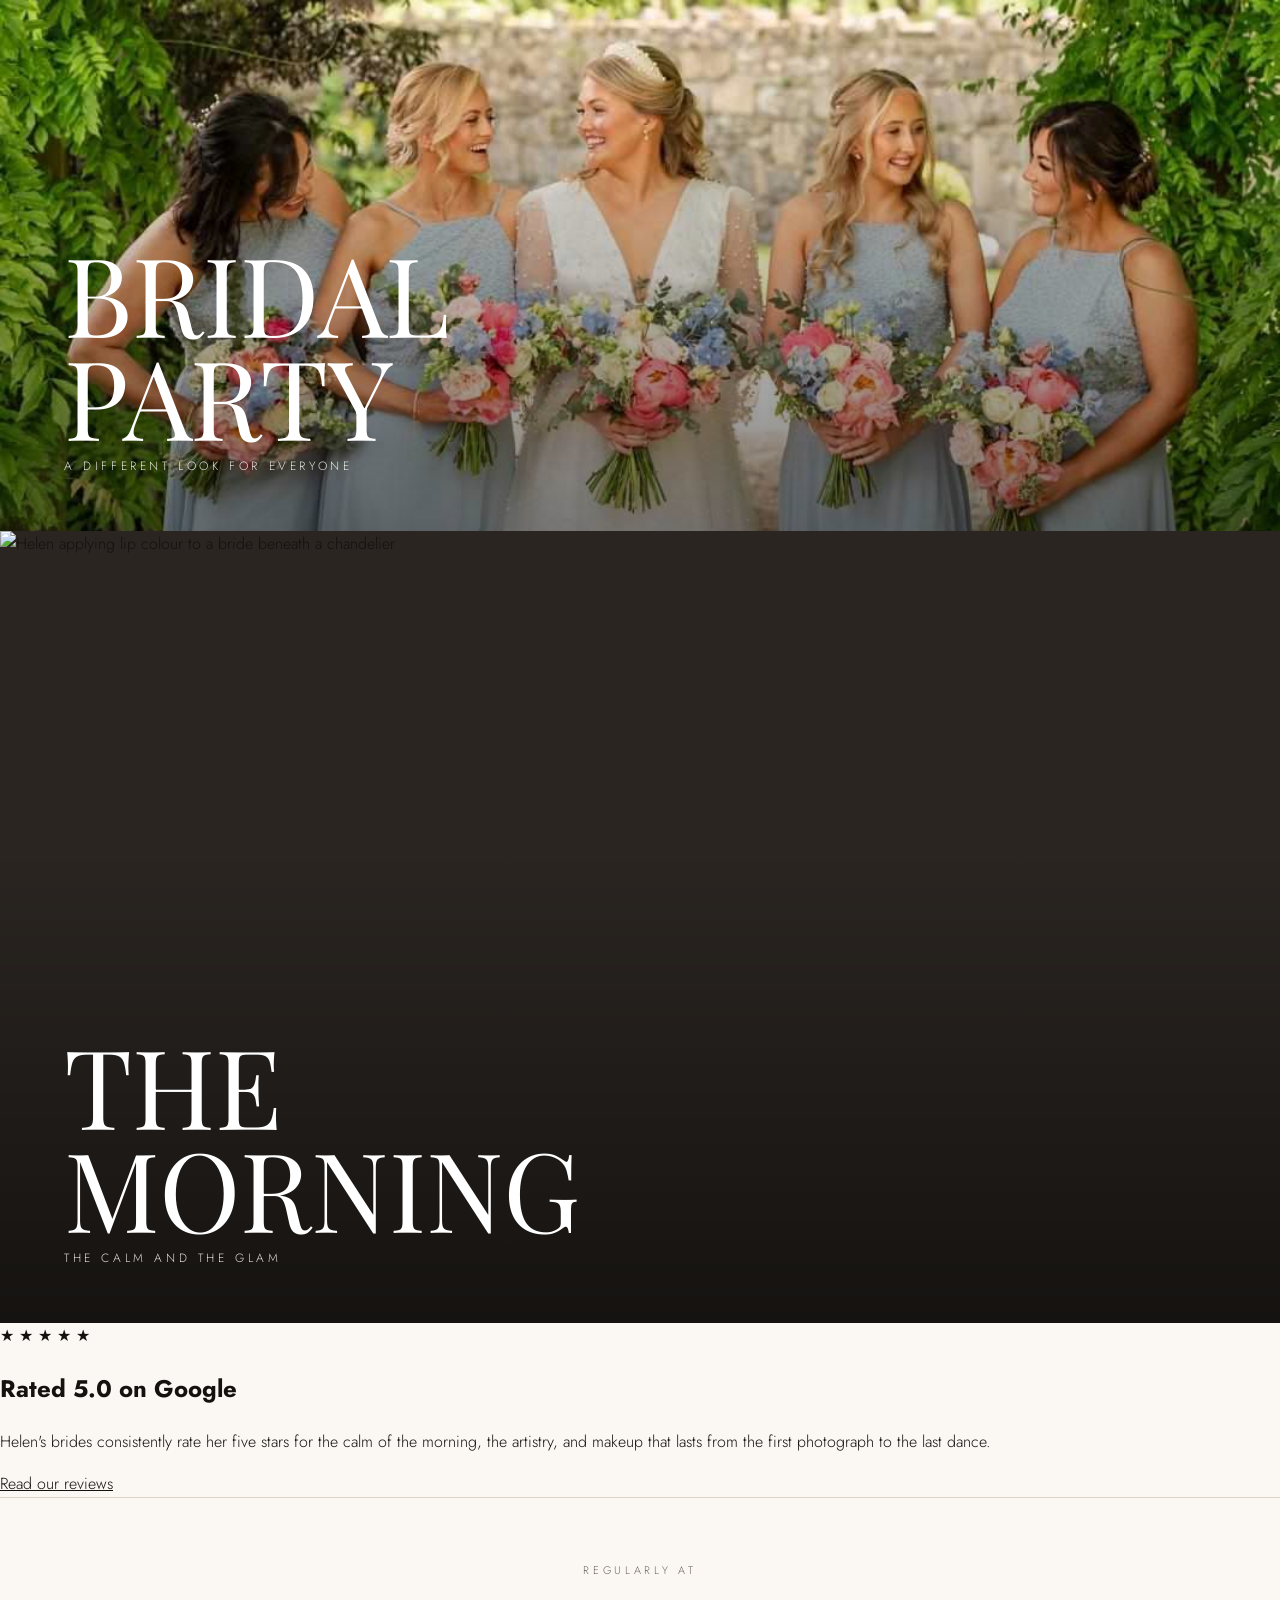
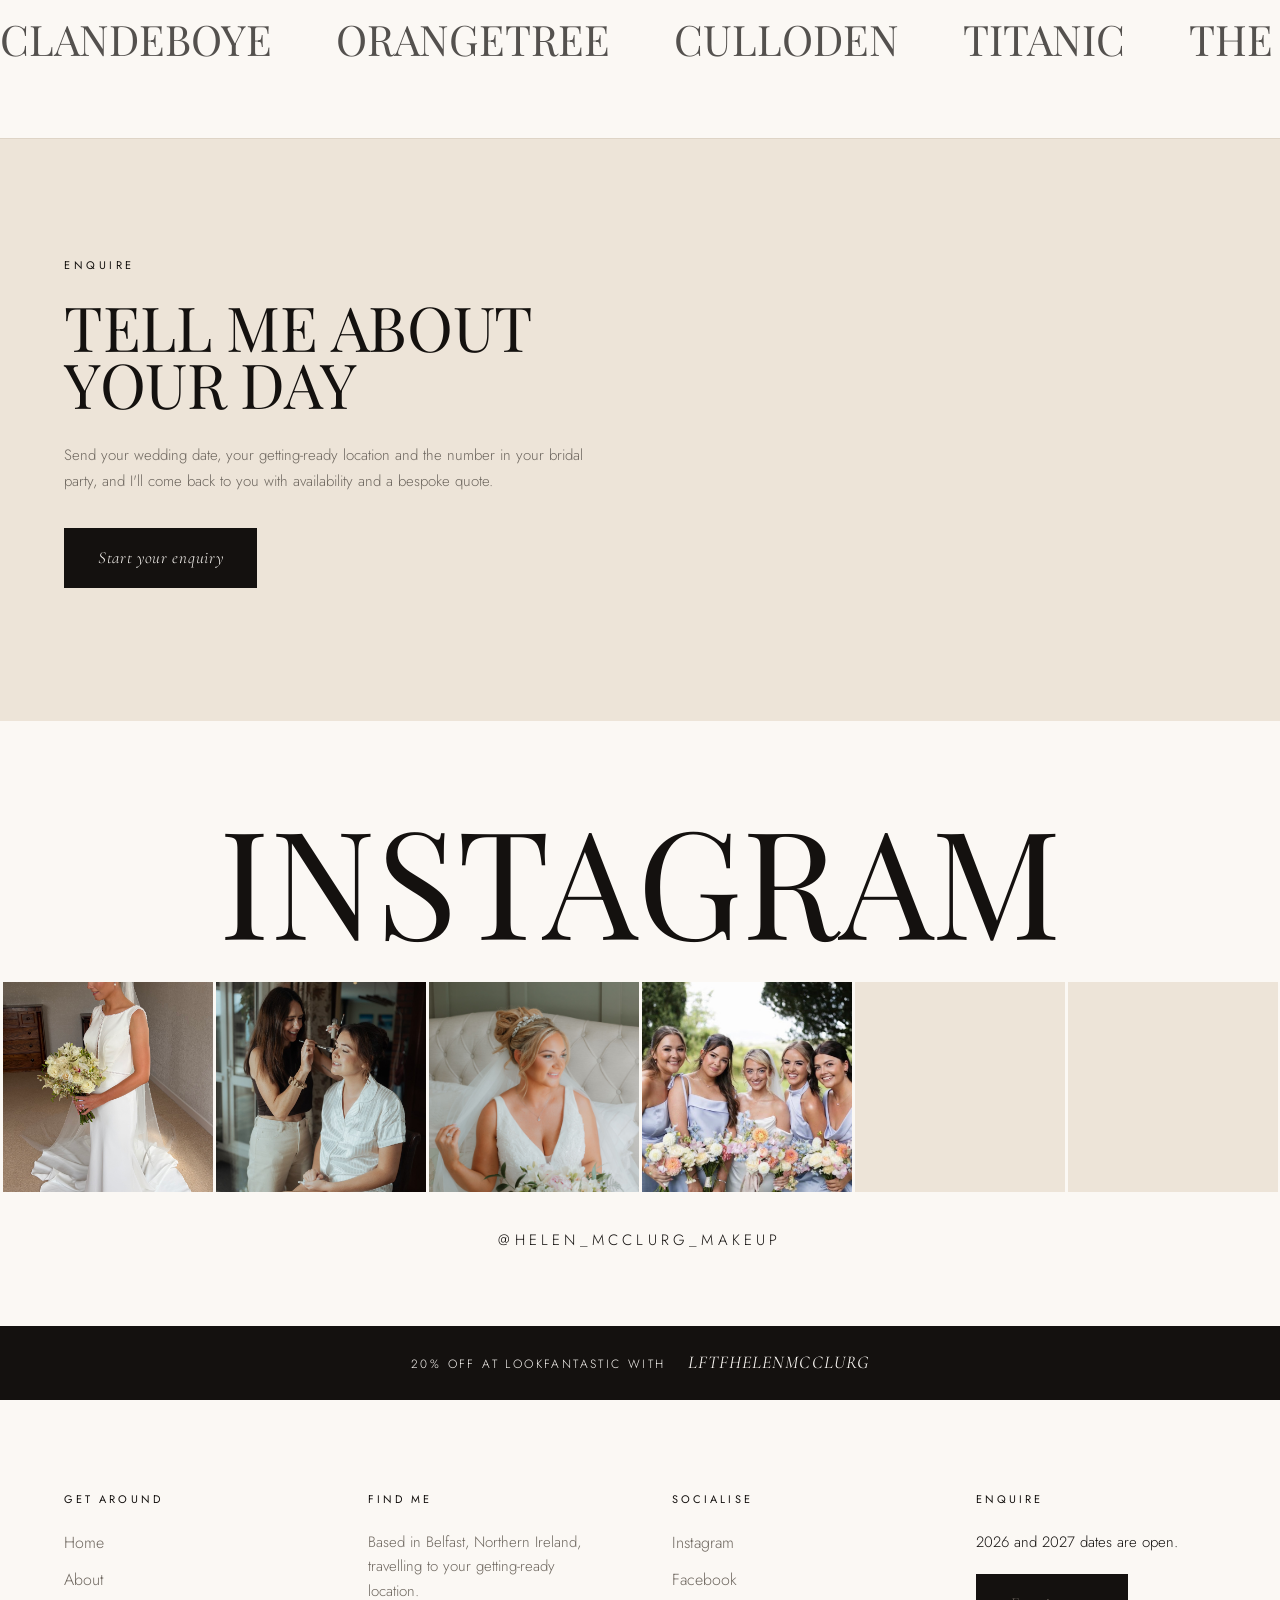
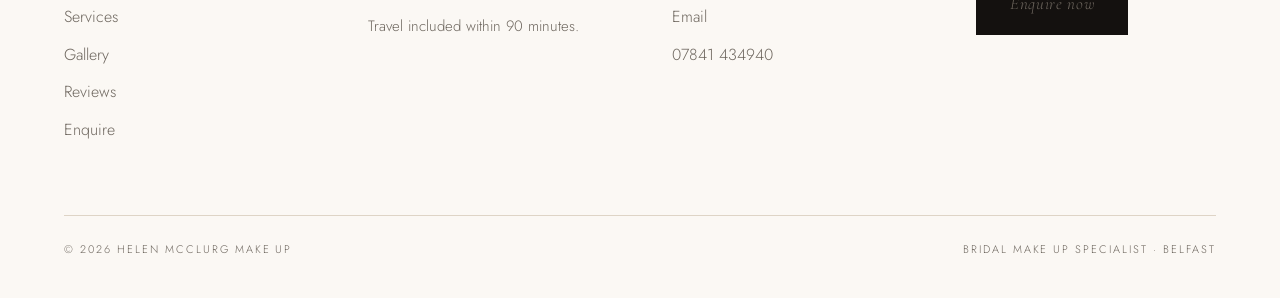
==== commit 7d3109db: "Update index.html" ====
--- a/index.html
+++ b/index.html
@@ -26,7 +26,13 @@
 <body>
 
 <!-- LOADER -->
-<div class="preload" id="preload"><span>Helen McClurg</span></div>
+<div class="preload" id="preload">
+  <div class="preload__mark">
+    <span>Helen McClurg</span>
+    <small>Bridal</small>
+    <i class="preload__rule"></i>
+  </div>
+</div>
 
 <!-- TOP BAR -->
 <header class="topbar">
@@ -72,14 +78,11 @@
   </section>
 
   <!-- INTRO -->
-  <section class="textblock reveal" id="intro">
-    <p class="eyebrow">Weddings</p>
-    <h2 class="display display--lg textblock__head">Bridal<br>Make Up</h2>
-    <div class="body-copy">
-      <p>Helen McClurg is a bridal make up specialist based in Belfast, with eighteen years in the beauty industry and thirteen of those spent with MAC Cosmetics.</p>
-      <p>Her style is about enhancing your natural beauty — a polished, timeless look that photographs flawlessly and lasts through all the dancing, happy tears and unforgettable moments of your day.</p>
-      <p>Whether you are after soft and natural, glowing and elegant, or something a little more glamorous, the aim is always the same: you, only elevated.</p>
-      <a class="textlink" href="about.html">More about Helen</a>
+  <section class="intro" id="intro">
+    <h2 class="intro__lead">Long-lasting, photograph&#8209;ready bridal make up across Northern Ireland.</h2>
+    <div class="intro__side">
+      <p>Eighteen years in the beauty industry, thirteen of them with MAC Cosmetics, and a diary built almost entirely on weddings. Helen travels to your getting-ready location, works with every member of the bridal party individually, and has everyone finished an hour before you leave.</p>
+      <p><a class="textlink" style="margin-top:6px" href="about.html">More about Helen</a></p>
     </div>
   </section>
 
@@ -89,21 +92,23 @@
     <div class="folio__stage">
       <h2 class="folio__title">Portfolio</h2>
       <div class="folio__track" id="folioTrack">
-        <figure class="folio__slide"><div data-slot="folio-01" data-ratio="4/5"></div></figure>
-        <figure class="folio__slide"><div data-slot="folio-02" data-ratio="4/5"></div></figure>
-        <figure class="folio__slide"><div data-slot="folio-03" data-ratio="4/5"></div></figure>
+        <figure class="folio__slide"><div data-slot="folio-01" data-ratio="4/5" data-eager></div></figure>
+        <figure class="folio__slide"><div data-slot="folio-02" data-ratio="4/5" data-eager></div></figure>
+        <figure class="folio__slide"><div data-slot="folio-03" data-ratio="4/5" data-eager></div></figure>
         <figure class="folio__slide"><div data-slot="folio-04" data-ratio="4/5"></div></figure>
         <figure class="folio__slide"><div data-slot="folio-05" data-ratio="4/5"></div></figure>
         <figure class="folio__slide"><div data-slot="folio-06" data-ratio="4/5"></div></figure>
         <figure class="folio__slide"><div data-slot="folio-07" data-ratio="4/5"></div></figure>
         <figure class="folio__slide"><div data-slot="folio-08" data-ratio="4/5"></div></figure>
+        <figure class="folio__slide"><div data-slot="folio-09" data-ratio="4/5"></div></figure>
+        <figure class="folio__slide"><div data-slot="folio-10" data-ratio="4/5"></div></figure>
       </div>
     </div>
     <div class="folio__nav">
       <button class="folio__arrow" id="folioPrev" aria-label="Previous photograph">
         <svg viewBox="0 0 56 14" aria-hidden="true"><path d="M56 7H1M8 1L1 7l7 6"/></svg>
       </button>
-      <span class="folio__count" id="folioCount">01 / 08</span>
+      <span class="folio__count" id="folioCount">01 / 10</span>
       <button class="folio__arrow" id="folioNext" aria-label="Next photograph">
         <svg viewBox="0 0 56 14" aria-hidden="true"><path d="M0 7h55M48 1l7 6-7 6"/></svg>
       </button>
@@ -135,19 +140,12 @@
     </div>
   </section>
 
-  <!-- REVIEWS -->
-  <section class="reviews reveal" aria-label="Reviews">
-    <div class="reviews__head">
-      <div class="reviews__score">
-        <span class="gmark" aria-hidden="true">G</span>
-        <div>
-          <div class="stars" aria-hidden="true">★★★★★</div>
-          <p class="reviews__meta">5.0 · Google Reviews</p>
-        </div>
-      </div>
-      <a class="textlink" style="margin:0" href="#" data-google-link target="_blank" rel="noopener">Read all reviews</a>
-    </div>
-    <div class="reviews__grid" id="reviewsGrid"></div>
+  <!-- GOOGLE RATING -->
+  <section class="rating reveal" aria-label="Google rating">
+    <div class="rating__stars" aria-hidden="true">&#9733; &#9733; &#9733; &#9733; &#9733;</div>
+    <h2 class="rating__title">Rated <span id="ratingValue">5.0</span> on Google</h2>
+    <p class="rating__sub">Helen's brides consistently rate her five stars for the calm of the morning, the artistry, and makeup that lasts from the first photograph to the last dance.</p>
+    <a class="rating__btn" href="testimonials.html">Read our reviews</a>
   </section>
 
   <!-- VENUES -->
@@ -176,6 +174,8 @@
       <a data-insta href="#"><div data-slot="insta-04" data-ratio="1/1"></div></a>
       <a data-insta href="#"><div data-slot="insta-05" data-ratio="1/1"></div></a>
       <a data-insta href="#"><div data-slot="insta-06" data-ratio="1/1"></div></a>
+      <a data-insta href="#"><div data-slot="insta-07" data-ratio="1/1"></div></a>
+      <a data-insta href="#"><div data-slot="insta-08" data-ratio="1/1"></div></a>
     </div>
     <a class="insta__handle" data-insta-handle href="#">@helen_mcclurg_makeup</a>
   </section>
--- a/assets/styles.css
+++ b/assets/styles.css
@@ -113,7 +113,7 @@
 /* ---------- top bar ---------- */
 .topbar{
   position:fixed;top:0;left:0;right:0;z-index:60;
-  display:flex;align-items:center;justify-content:space-between;
+  display:flex;flex-direction:row-reverse;align-items:center;justify-content:space-between;
   padding:26px var(--gutter);pointer-events:none;mix-blend-mode:difference;
 }
 .topbar a,.topbar button{pointer-events:auto}
@@ -167,6 +167,7 @@
 .menu.is-open .menu__item:nth-child(3){transition-delay:.22s}
 .menu.is-open .menu__item:nth-child(4){transition-delay:.28s}
 .menu.is-open .menu__item:nth-child(5){transition-delay:.34s}
+.menu.is-open .menu__item:nth-child(6){transition-delay:.40s}
 .menu__num{font-size:.36em;line-height:1.6;letter-spacing:.04em}
 .menu__item:hover{color:var(--stone)}
 .menu__item[aria-current="page"] .menu__label{border-bottom:1px solid var(--ink);padding-bottom:2px}
@@ -213,16 +214,6 @@
 .hero.is-in .hero__name,
 .hero.is-in .hero__role{opacity:1;transform:none}
 
-.hero__scroll{
-  position:absolute;left:50%;bottom:clamp(26px,5vh,48px);
-  transform:translateX(-50%);z-index:2;
-  display:grid;justify-items:center;gap:12px;
-  font-size:10px;letter-spacing:.3em;text-transform:uppercase;
-  color:#fff;text-decoration:none;opacity:0;
-  transition:opacity 1s .5s var(--ease);
-}
-.hero.is-in .hero__scroll{opacity:.9}
-.hero__scroll i{display:block;width:1px;height:38px;background:rgba(255,255,255,.7)}
 
 /* ---------- text blocks ---------- */
 .textblock{padding:clamp(72px,13vh,150px) var(--gutter)}
@@ -240,16 +231,30 @@
   text-transform:uppercase;margin:0;position:relative;z-index:1;white-space:nowrap;
 }
 .folio__track{
-  position:relative;z-index:2;margin-top:clamp(-52px,-6vw,-30px);
-  display:flex;align-items:center;gap:clamp(12px,2vw,26px);
-  transition:transform .7s var(--ease);will-change:transform;
-}
+  position:relative;z-index:2;
+  margin-top:clamp(-52px,-6vw,-30px);
+  display:flex;
+  gap:clamp(12px,2vw,26px);
+  overflow-x:auto;
+  scroll-snap-type:x mandatory;
+  scroll-behavior:smooth;
+  -webkit-overflow-scrolling:touch;
+  scrollbar-width:none;
+  -ms-overflow-style:none;
+  padding:10px calc(50% - min(36vw, 235px)) 26px;
+}
+.folio__track::-webkit-scrollbar{display:none}
 .folio__slide{
-  flex:0 0 auto;width:min(72vw,470px);padding:8px;background:var(--white);
-  box-shadow:0 12px 40px rgba(20,17,15,.09);opacity:.42;
-  transition:opacity .6s var(--ease);
-}
-.folio__slide.is-active{opacity:1}
+  flex:0 0 min(72vw,470px);
+  scroll-snap-align:center;
+  padding:8px;background:var(--white);
+  box-shadow:0 12px 40px rgba(20,17,15,.09);
+  opacity:.34;
+  transform:scale(.88);
+  transform-origin:center center;
+  transition:opacity .55s var(--ease), transform .55s var(--ease);
+}
+.folio__slide.is-active{opacity:1;transform:scale(1)}
 .folio__slide .slot{--ar:4/5}
 .folio__nav{
   display:flex;justify-content:space-between;align-items:center;gap:24px;
@@ -415,3 +420,58 @@
   .reveal{opacity:1;transform:none}
   .hero__name,.hero__role,.hero__scroll{opacity:1;transform:none}
 }
+
+/* ---------- instagram ---------- */
+.insta{padding:clamp(60px,10vh,120px) 0 clamp(50px,8vh,100px);text-align:center;overflow:hidden}
+.insta__title{
+  font-family:var(--serif);font-weight:400;
+  font-size:clamp(46px,13vw,150px);line-height:.9;
+  text-transform:uppercase;margin:0 0 clamp(26px,4vh,46px);
+}
+.insta__row{
+  display:flex;gap:3px;
+  overflow-x:auto;scrollbar-width:none;-ms-overflow-style:none;
+  padding:0 3px;
+}
+.insta__row::-webkit-scrollbar{display:none}
+.insta__row a{
+  flex:0 0 clamp(128px,23vw,210px);
+  display:block;position:relative;overflow:hidden;
+}
+.insta__row .slot{--ar:1/1}
+.insta__row a::after{
+  content:"";position:absolute;inset:0;
+  background:rgba(20,17,15,0);transition:background .4s var(--ease);
+}
+.insta__row a:hover::after{background:rgba(20,17,15,.16)}
+.insta__handle{
+  display:inline-block;margin-top:clamp(26px,4vh,44px);
+  font-size:clamp(12px,1.6vw,15px);letter-spacing:.28em;
+  text-transform:uppercase;text-decoration:none;color:var(--ink);
+}
+.insta__handle:hover{opacity:.6}
+
+/* ---------- testimonials ---------- */
+.quotes{padding:0 var(--gutter) clamp(60px,10vh,120px)}
+.quote{
+  border-top:var(--rule);
+  padding:clamp(34px,6vh,58px) 0;
+  display:grid;grid-template-columns:auto 1fr;
+  gap:clamp(20px,4vw,56px);align-items:start;
+}
+.quote:last-child{border-bottom:var(--rule)}
+.quote__stars{font-size:13px;letter-spacing:.18em;color:var(--ink);padding-top:8px;white-space:nowrap}
+.quote__body p{
+  font-family:var(--serif-fine);
+  font-size:clamp(19px,2.1vw,26px);line-height:1.45;
+  color:var(--ink);margin:0 0 1em;max-width:44em;
+}
+.quote__body p:last-of-type{margin-bottom:18px}
+.quote__who{
+  font-family:var(--sans);font-size:11px;letter-spacing:.26em;
+  text-transform:uppercase;color:var(--stone);margin:0;
+}
+@media (max-width:600px){
+  .quote{grid-template-columns:1fr;gap:14px}
+  .quote__stars{padding-top:0}
+}
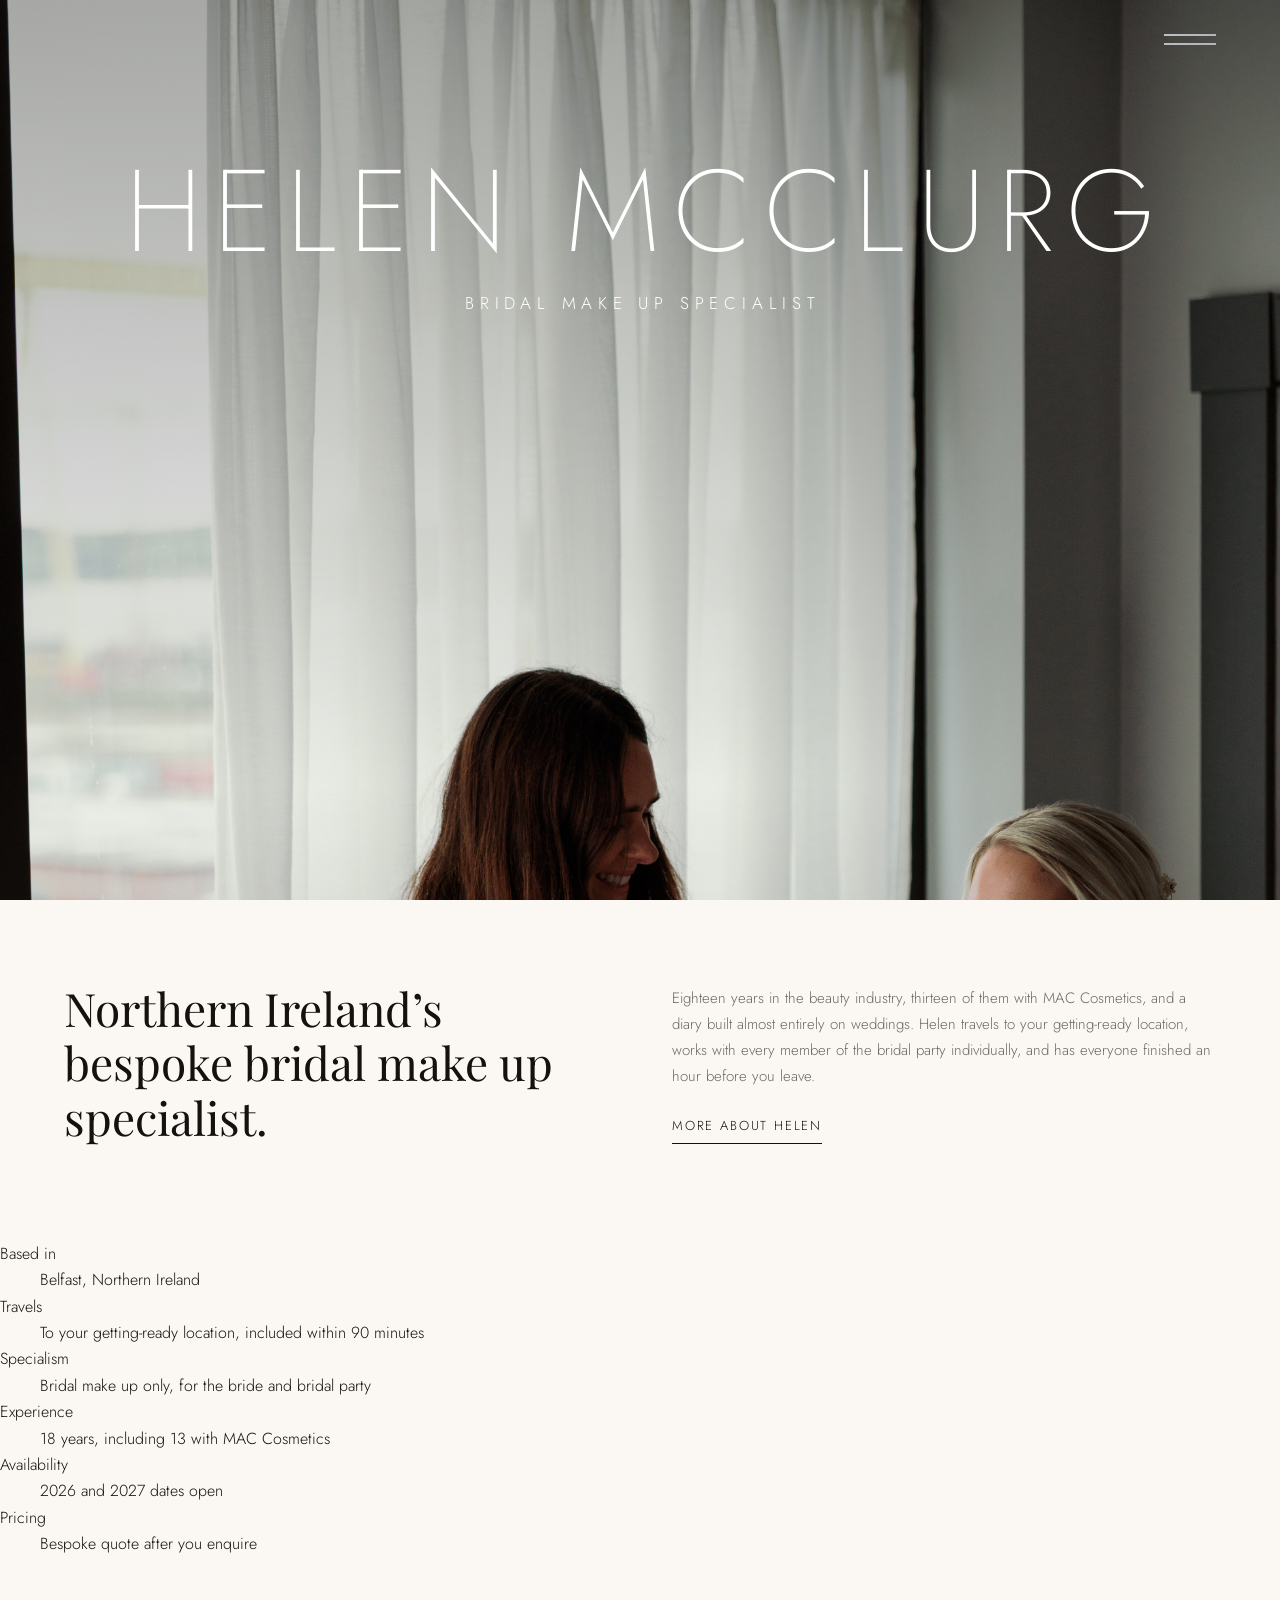
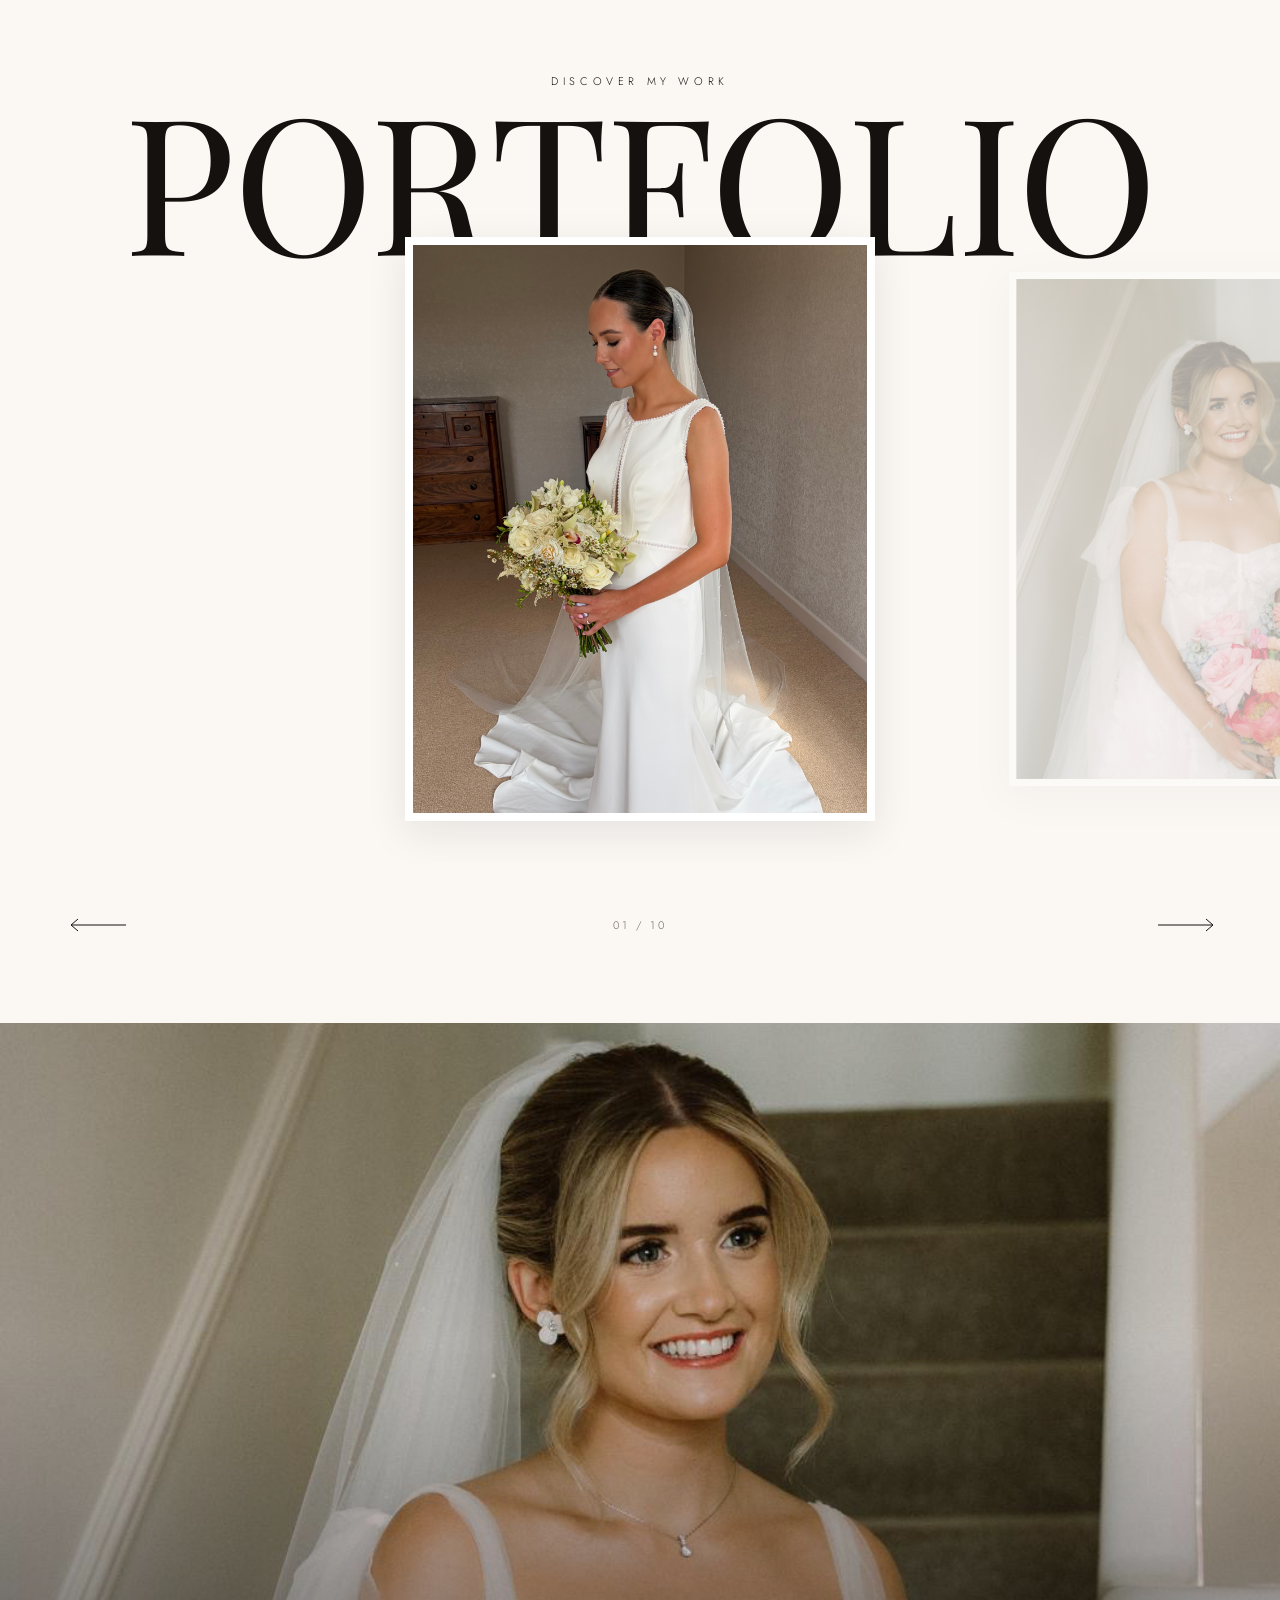
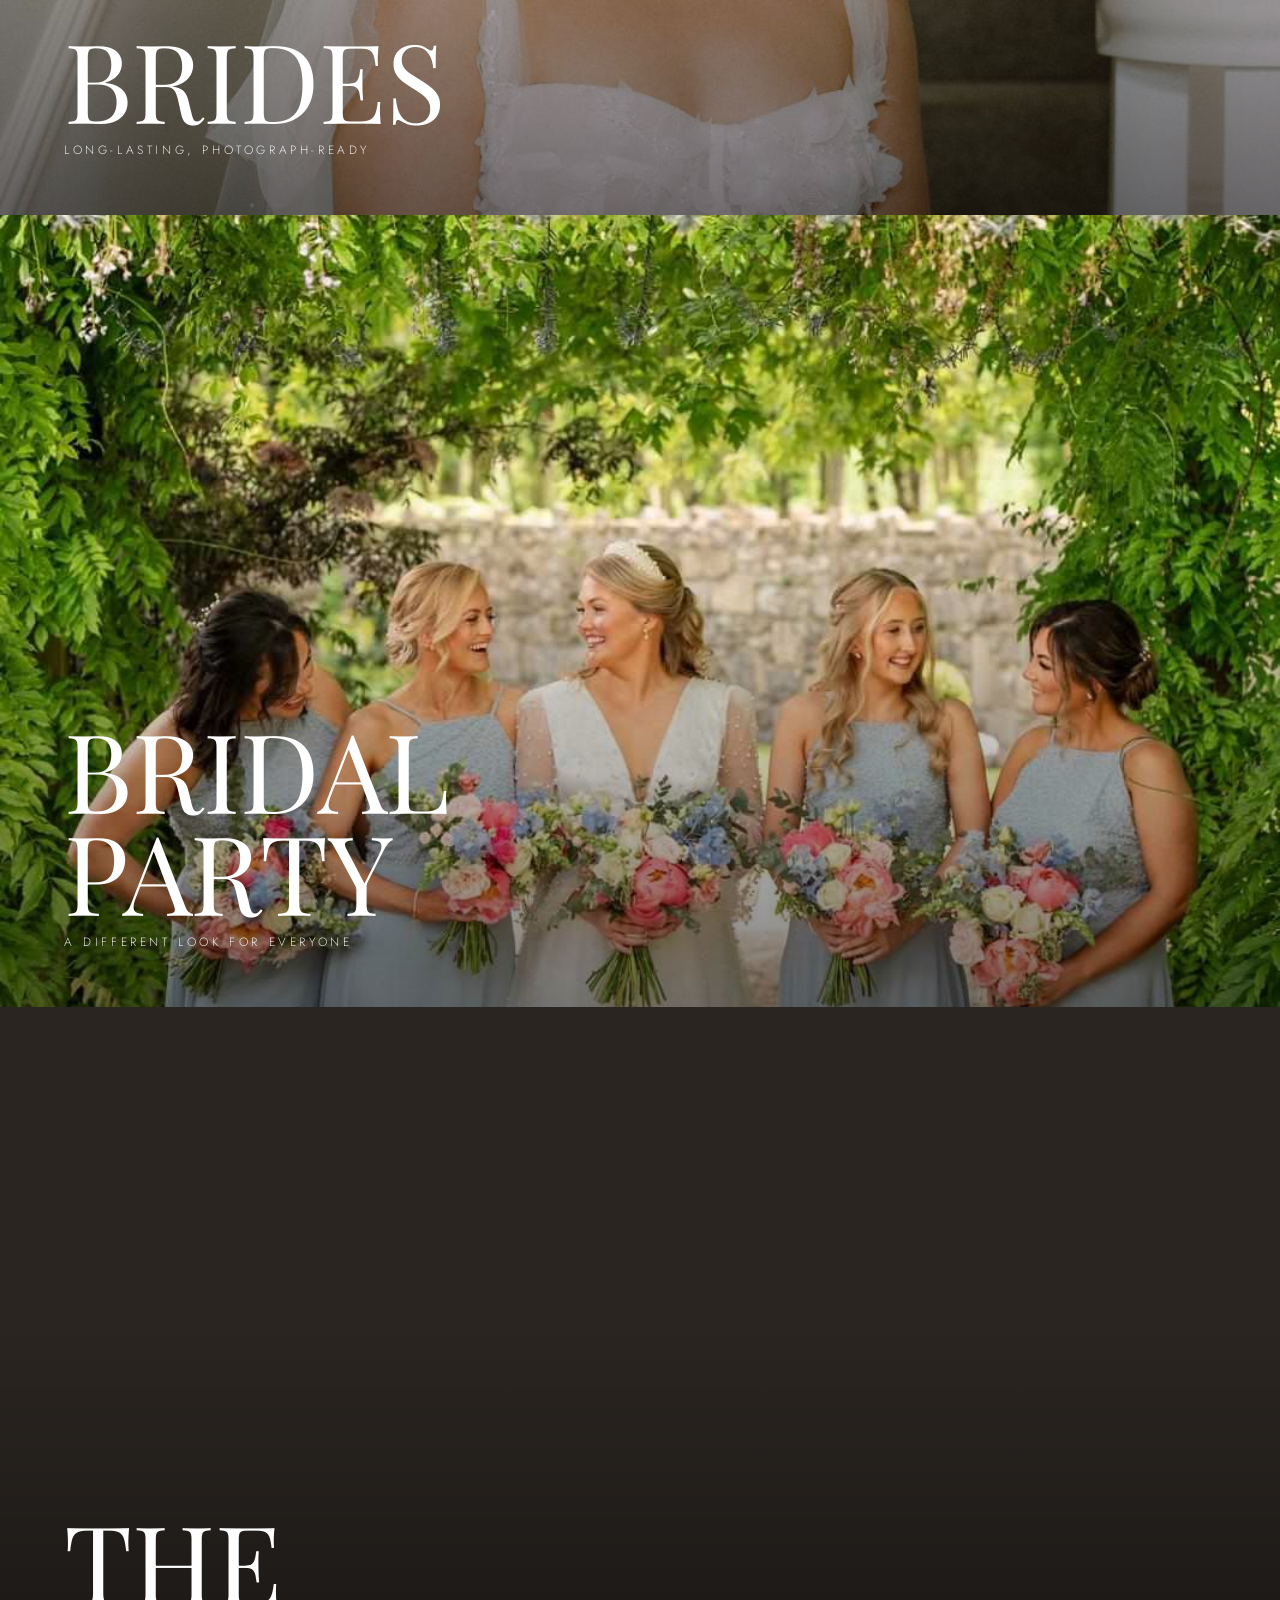
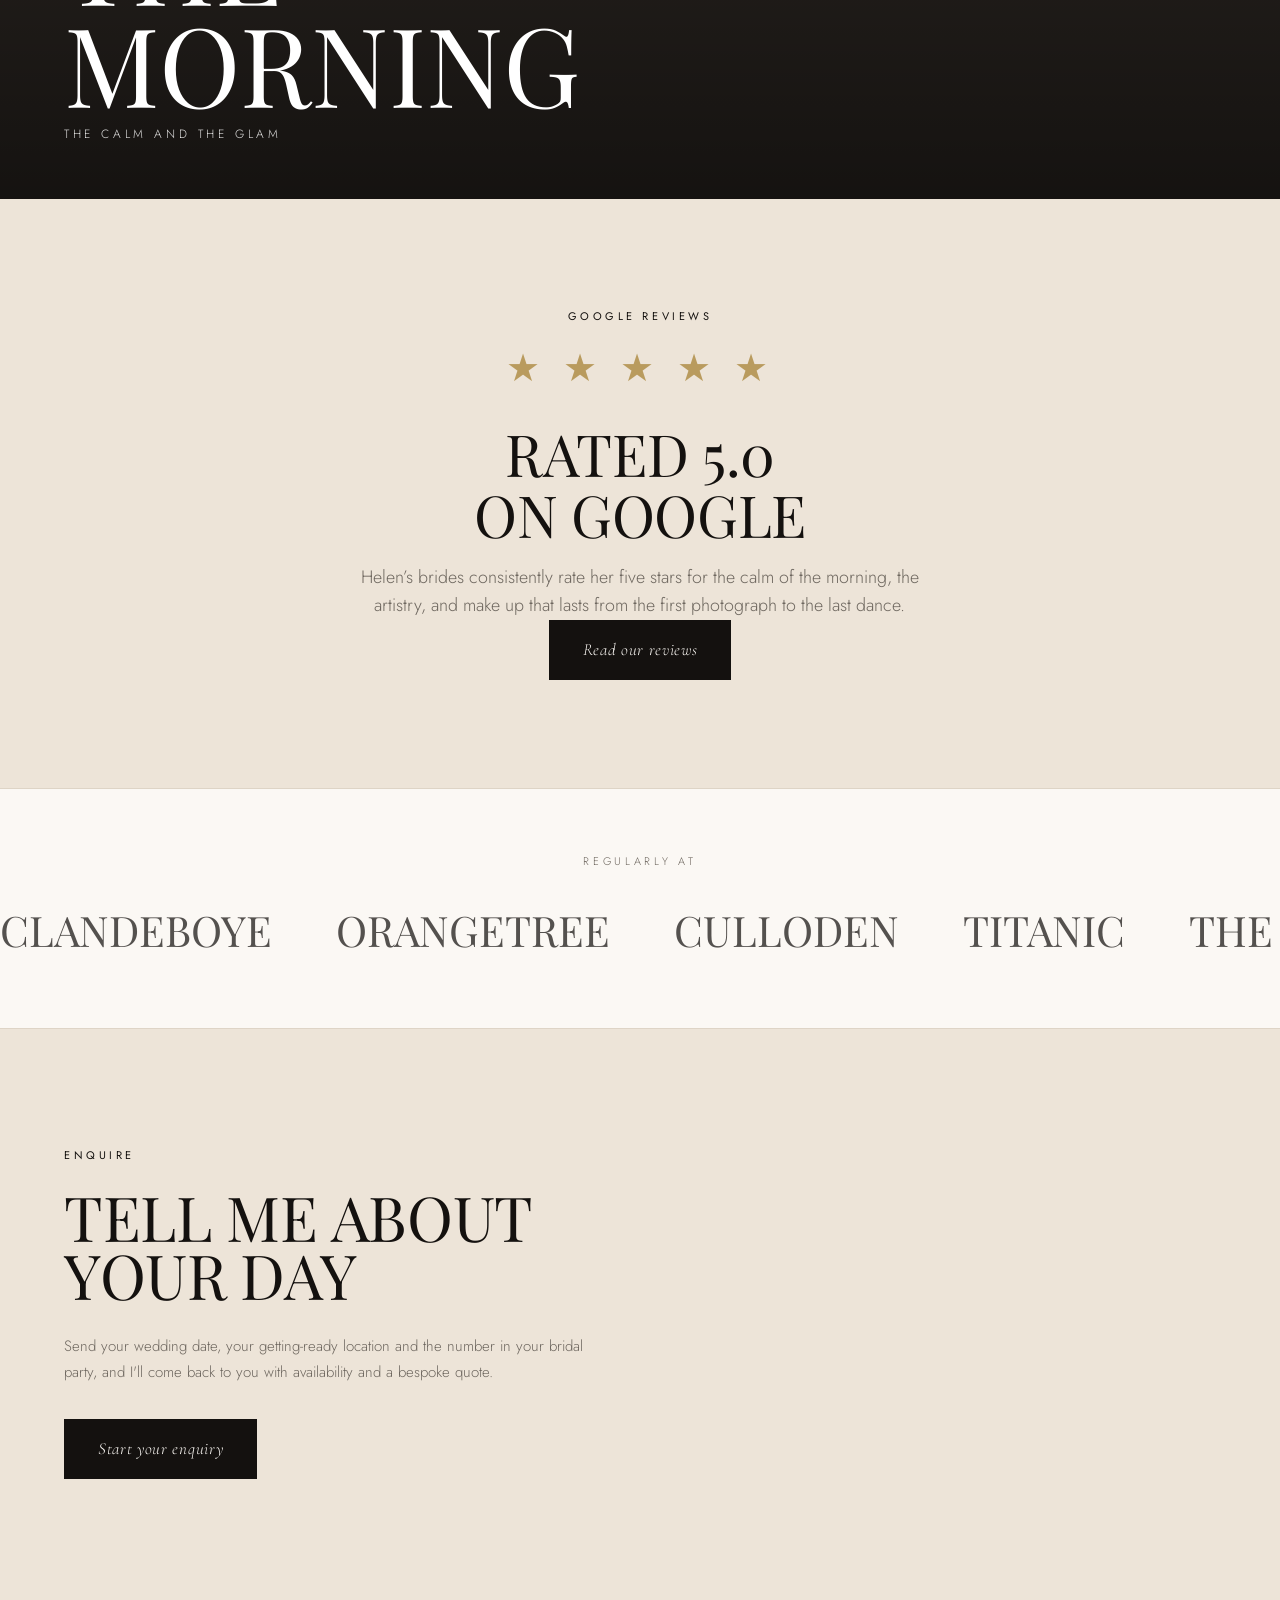
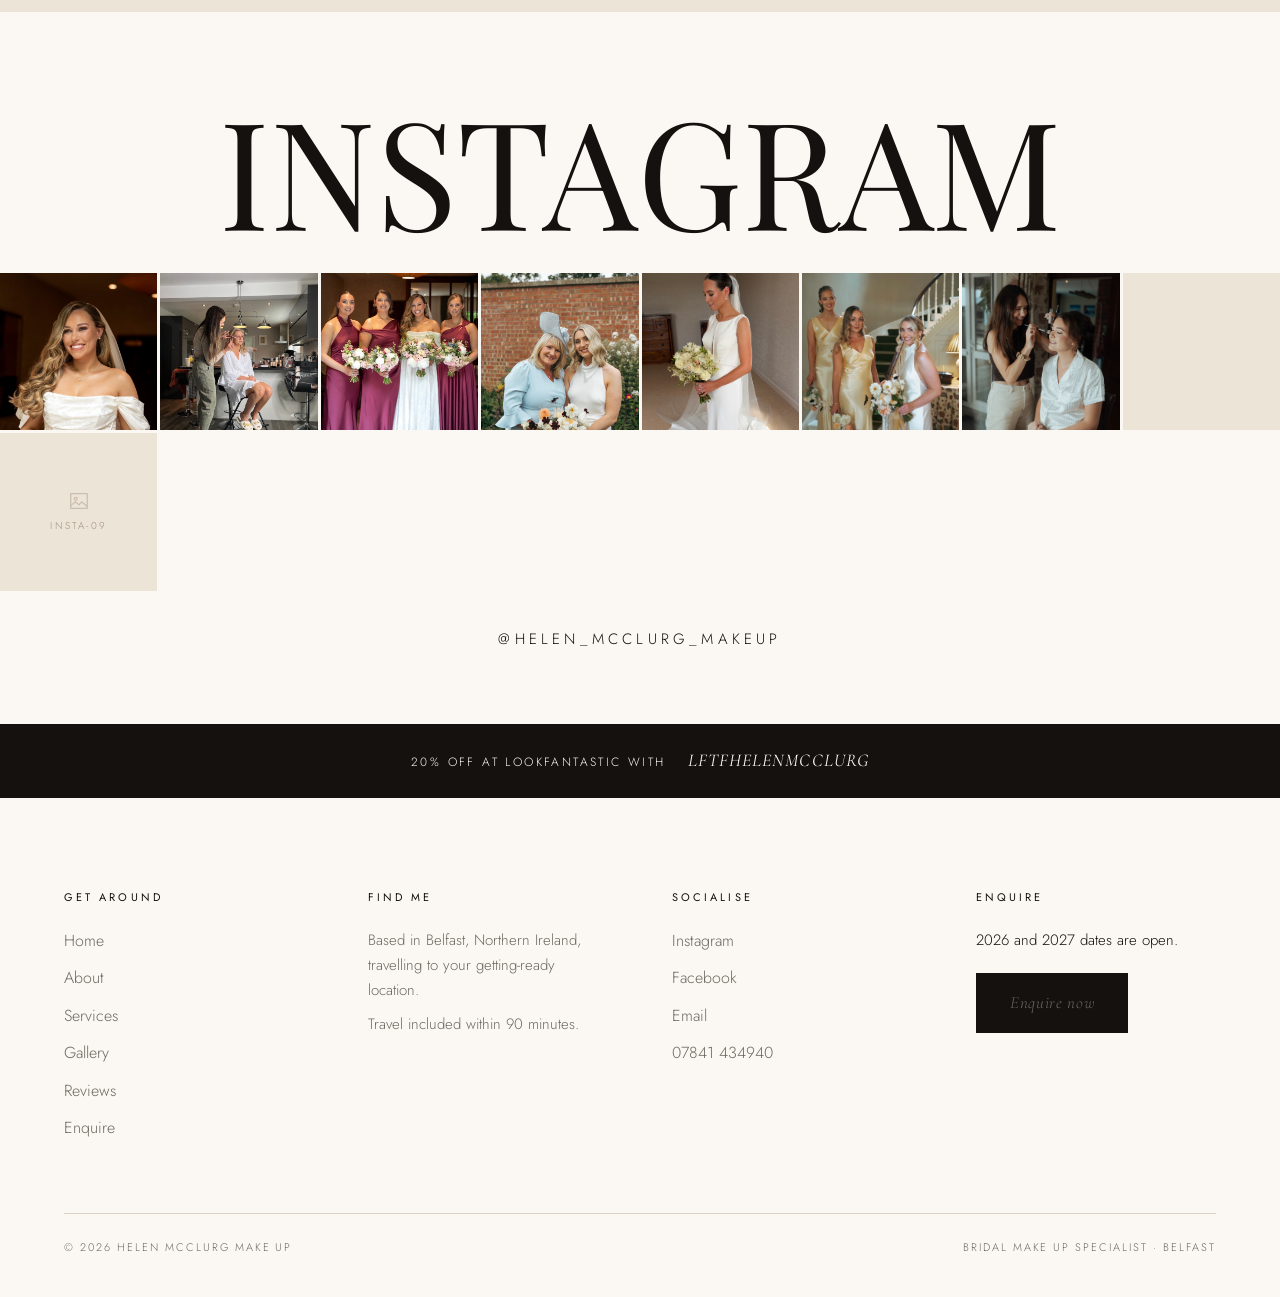
==== commit eec43f3a: "Update index.html" ====
--- a/index.html
+++ b/index.html
@@ -3,17 +3,21 @@
 <head>
 <meta charset="utf-8">
 <meta name="viewport" content="width=device-width, initial-scale=1">
-<title>Bridal Make Up Belfast | Helen McClurg</title>
-<meta name="description" content="Bridal make up specialist in Belfast with 18 years' experience, 13 with MAC Cosmetics. Long-lasting, photograph-ready wedding makeup across Northern Ireland. 2026 and 2027 dates open.">
+<title>Bridal Make Up Belfast | Helen McClurg Bridal, Northern Ireland</title>
+<meta name="description" content="Northern Ireland's bespoke bridal make up specialist. 18 years' experience, 13 with MAC Cosmetics. Rated 5.0 on Google. Travels to your getting-ready location. 2026 and 2027 dates open.">
 <link rel="preconnect" href="https://fonts.googleapis.com">
 <link rel="preconnect" href="https://fonts.gstatic.com" crossorigin>
 <link href="https://fonts.googleapis.com/css2?family=Cormorant+Garamond:wght@300;400;500&family=Playfair+Display:wght@400;500&family=Jost:wght@200;300;400;500&display=swap" rel="stylesheet">
+<link rel="icon" href="favicon.svg" type="image/svg+xml">
+<link rel="apple-touch-icon" href="favicon.svg">
+<meta name="apple-mobile-web-app-title" content="Helen McClurg Bridal">
+<meta name="format-detection" content="telephone=yes">
 <link rel="stylesheet" href="assets/styles.css">
 <link rel="canonical" href="https://helenmcclurgbridal.co.uk/">
 <meta property="og:type" content="website">
 <meta property="og:site_name" content="Helen McClurg Make Up">
-<meta property="og:title" content="Bridal Make Up Belfast | Helen McClurg">
-<meta property="og:description" content="Bridal make up specialist in Belfast with 18 years' experience, 13 with MAC Cosmetics. Long-lasting, photograph-ready wedding makeup across Northern Ireland. 2026 and 2027 dates open.">
+<meta property="og:title" content="Bridal Make Up Belfast | Helen McClurg Bridal, Northern Ireland">
+<meta property="og:description" content="Northern Ireland's bespoke bridal make up specialist. 18 years' experience, 13 with MAC Cosmetics. Rated 5.0 on Google. Travels to your getting-ready location. 2026 and 2027 dates open.">
 <meta property="og:url" content="https://helenmcclurgbridal.co.uk/">
 <meta property="og:image" content="https://helenmcclurgbridal.co.uk/images/bridal-hero.jpg">
 <meta property="og:locale" content="en_GB">
@@ -21,7 +25,8 @@
 <meta name="theme-color" content="#FBF8F4">
 <meta name="robots" content="index, follow">
 <link rel="preload" as="image" href="images/bridal-hero.jpg" imagesrcset="images/bridal-hero-sm.jpg 1000w, images/bridal-hero.jpg 2000w" imagesizes="100vw">
-<script type="application/ld+json">{"@context":"https://schema.org","@type":"HealthAndBeautyBusiness","@id":"https://helenmcclurgbridal.co.uk/#business","name":"Helen McClurg Make Up","alternateName":"Helen McClurg Professional Makeup Artist","description":"Bridal make up specialist based in Belfast, Northern Ireland, with 18 years in the beauty industry including 13 years with MAC Cosmetics. Travels to your getting-ready location for the bride and bridal party.","url":"https://helenmcclurgbridal.co.uk/","image":"https://helenmcclurgbridal.co.uk/images/bridal-hero.jpg","telephone":"+44 7841 434940","email":"helenmcclurgmakeupartist@gmail.com","priceRange":"\u00a3\u00a3","address":{"@type":"PostalAddress","addressLocality":"Belfast","addressRegion":"Northern Ireland","addressCountry":"GB"},"areaServed":[{"@type":"AdministrativeArea","name":"Northern Ireland"},{"@type":"City","name":"Belfast"},{"@type":"City","name":"Bangor"},{"@type":"City","name":"Holywood"}],"sameAs":["https://www.instagram.com/helen_mcclurg_makeup","https://www.facebook.com/helenmcclurgmakeupartist"],"knowsAbout":["Bridal makeup","Wedding makeup","Bridal trials","Bridal party makeup","Long-lasting photograph-ready makeup"],"founder":{"@type":"Person","name":"Helen McClurg","jobTitle":"Bridal Make Up Specialist","knowsAbout":["Bridal makeup"],"alumniOf":{"@type":"Organization","name":"MAC Cosmetics"}},"makesOffer":[{"@type":"Offer","itemOffered":{"@type":"Service","name":"Bridal make up","description":"Wedding day make up for the bride, including a bridal trial and travel to your getting-ready location."}},{"@type":"Offer","itemOffered":{"@type":"Service","name":"Bridal party make up","description":"Individual make up looks for bridesmaids, mothers and the wider bridal party."}},{"@type":"Offer","itemOffered":{"@type":"Service","name":"Bridal trial","description":"A pre-wedding trial, usually two to three months before the wedding, to create and refine your bridal look."}}]}</script>
+<script type="application/ld+json">{"@context":"https://schema.org","@type":"HealthAndBeautyBusiness","@id":"https://helenmcclurgbridal.co.uk/#business","name":"Helen McClurg Make Up","alternateName":"Helen McClurg Professional Makeup Artist","description":"Bridal make up specialist based in Belfast, Northern Ireland, with 18 years in the beauty industry including 13 years with MAC Cosmetics. Travels to your getting-ready location for the bride and bridal party.","url":"https://helenmcclurgbridal.co.uk/","image":"https://helenmcclurgbridal.co.uk/images/bridal-hero.jpg","telephone":"+44 7841 434940","email":"helenmcclurgmakeupartist@gmail.com","priceRange":"\u00a3\u00a3","address":{"@type":"PostalAddress","addressLocality":"Belfast","addressRegion":"Northern Ireland","addressCountry":"GB"},"areaServed":[{"@type":"AdministrativeArea","name":"Northern Ireland"},{"@type":"City","name":"Belfast"},{"@type":"City","name":"Bangor"},{"@type":"City","name":"Holywood"}],"sameAs":["https://www.instagram.com/helen_mcclurg_makeup","https://www.facebook.com/helenmcclurgmakeupartist"],"knowsAbout":["Bridal makeup","Wedding makeup","Bridal trials","Bridal party makeup","Long-lasting photograph-ready makeup"],"founder":{"@type":"Person","name":"Helen McClurg","jobTitle":"Bridal Make Up Specialist","knowsAbout":["Bridal makeup"],"alumniOf":{"@type":"Organization","name":"MAC Cosmetics"}},"makesOffer":[{"@type":"Offer","itemOffered":{"@type":"Service","name":"Bridal make up","description":"Wedding day make up for the bride, including a bridal trial and travel to your getting-ready location."}},{"@type":"Offer","itemOffered":{"@type":"Service","name":"Bridal party make up","description":"Individual make up looks for bridesmaids, mothers and the wider bridal party."}},{"@type":"Offer","itemOffered":{"@type":"Service","name":"Bridal trial","description":"A pre-wedding trial, usually two to three months before the wedding, to create and refine your bridal look."}}],"aggregateRating":{"@type":"AggregateRating","ratingValue":"5","reviewCount":"8","bestRating":"5"}}</script>
+<script type="application/ld+json">{"@context":"https://schema.org","@type":"WebSite","name":"Helen McClurg Bridal","url":"https://helenmcclurgbridal.co.uk/","publisher":{"@id":"https://helenmcclurgbridal.co.uk/#business"},"inLanguage":"en-GB"}</script>
 </head>
 <body>
 
@@ -79,11 +84,23 @@
 
   <!-- INTRO -->
   <section class="intro" id="intro">
-    <h2 class="intro__lead">Long-lasting, photograph&#8209;ready bridal make up across Northern Ireland.</h2>
+    <h2 class="intro__lead">Northern Ireland&#8217;s bespoke bridal make&nbsp;up specialist.</h2>
     <div class="intro__side">
       <p>Eighteen years in the beauty industry, thirteen of them with MAC Cosmetics, and a diary built almost entirely on weddings. Helen travels to your getting-ready location, works with every member of the bridal party individually, and has everyone finished an hour before you leave.</p>
       <p><a class="textlink" style="margin-top:6px" href="about.html">More about Helen</a></p>
     </div>
+  </section>
+
+  <!-- KEY FACTS -->
+  <section class="facts reveal" aria-label="Key information">
+    <dl class="facts__grid">
+      <div><dt>Based in</dt><dd>Belfast, Northern Ireland</dd></div>
+      <div><dt>Travels</dt><dd>To your getting-ready location, included within 90 minutes</dd></div>
+      <div><dt>Specialism</dt><dd>Bridal make up only, for the bride and bridal party</dd></div>
+      <div><dt>Experience</dt><dd>18 years, including 13 with MAC Cosmetics</dd></div>
+      <div><dt>Availability</dt><dd>2026 and 2027 dates open</dd></div>
+      <div><dt>Pricing</dt><dd>Bespoke quote after you enquire</dd></div>
+    </dl>
   </section>
 
   <!-- PORTFOLIO -->
@@ -142,10 +159,11 @@
 
   <!-- GOOGLE RATING -->
   <section class="rating reveal" aria-label="Google rating">
+    <p class="eyebrow">Google reviews</p>
     <div class="rating__stars" aria-hidden="true">&#9733; &#9733; &#9733; &#9733; &#9733;</div>
-    <h2 class="rating__title">Rated <span id="ratingValue">5.0</span> on Google</h2>
-    <p class="rating__sub">Helen's brides consistently rate her five stars for the calm of the morning, the artistry, and makeup that lasts from the first photograph to the last dance.</p>
-    <a class="rating__btn" href="testimonials.html">Read our reviews</a>
+    <h2 class="display display--md rating__title">Rated <span id="ratingValue">5.0</span><br>on Google</h2>
+    <p class="rating__sub">Helen&#8217;s brides consistently rate her five stars for the calm of the morning, the artistry, and make up that lasts from the first photograph to the last dance.</p>
+    <a class="btn" href="testimonials.html">Read our reviews</a>
   </section>
 
   <!-- VENUES -->
@@ -176,6 +194,7 @@
       <a data-insta href="#"><div data-slot="insta-06" data-ratio="1/1"></div></a>
       <a data-insta href="#"><div data-slot="insta-07" data-ratio="1/1"></div></a>
       <a data-insta href="#"><div data-slot="insta-08" data-ratio="1/1"></div></a>
+      <a data-insta href="#"><div data-slot="insta-09" data-ratio="1/1"></div></a>
     </div>
     <a class="insta__handle" data-insta-handle href="#">@helen_mcclurg_makeup</a>
   </section>
--- a/assets/styles.css
+++ b/assets/styles.css
@@ -83,7 +83,11 @@
   margin:0;position:relative;background:var(--oat);
   overflow:hidden;aspect-ratio:var(--ar, 3/4);
 }
-.slot img{width:100%;height:100%;object-fit:cover}
+.slot img{
+  width:100%;height:100%;object-fit:cover;
+  opacity:0;transition:opacity .7s var(--ease);
+}
+.slot img.is-loaded{opacity:1}
 .slot__tag{
   position:absolute;inset:0;display:flex;flex-direction:column;
   align-items:center;justify-content:center;gap:6px;text-align:center;
@@ -100,15 +104,28 @@
   transition:opacity .8s var(--ease), visibility .8s;
 }
 .preload.is-done{opacity:0;visibility:hidden;pointer-events:none}
-.preload span{
-  font-size:clamp(13px,2.2vw,17px);font-weight:300;
-  letter-spacing:.3em;text-transform:uppercase;color:var(--ink);
-  animation:preFade 1.1s var(--ease) both;
+.preload__mark{text-align:center;padding:0 var(--gutter)}
+.preload__mark span{
+  display:block;
+  font-size:clamp(15px,3.2vw,26px);font-weight:200;
+  letter-spacing:.34em;text-transform:uppercase;color:var(--ink);
+  animation:preFade 1.6s var(--ease) both;
+}
+.preload__mark small{
+  display:block;margin-top:16px;
+  font-size:clamp(8px,1.5vw,10px);font-weight:300;
+  letter-spacing:.44em;text-transform:uppercase;color:var(--stone);
+  animation:preFade 1.6s .45s var(--ease) both;
+}
+.preload__rule{
+  display:block;height:1px;width:0;margin:26px auto 0;background:var(--hairline);
+  animation:preRule 2.4s .3s var(--ease) forwards;
 }
 @keyframes preFade{
-  0%{opacity:0;letter-spacing:.5em}
-  100%{opacity:1;letter-spacing:.3em}
-}
+  0%{opacity:0;letter-spacing:.6em}
+  100%{opacity:1}
+}
+@keyframes preRule{ to { width:min(240px,46vw) } }
 
 /* ---------- top bar ---------- */
 .topbar{
@@ -429,21 +446,23 @@
   text-transform:uppercase;margin:0 0 clamp(26px,4vh,46px);
 }
 .insta__row{
-  display:flex;gap:3px;
-  overflow-x:auto;scrollbar-width:none;-ms-overflow-style:none;
-  padding:0 3px;
-}
-.insta__row::-webkit-scrollbar{display:none}
-.insta__row a{
-  flex:0 0 clamp(128px,23vw,210px);
-  display:block;position:relative;overflow:hidden;
-}
+  display:grid;
+  grid-template-columns:repeat(8,1fr);
+  gap:3px;
+}
+.insta__row a{display:block;position:relative;overflow:hidden}
 .insta__row .slot{--ar:1/1}
 .insta__row a::after{
   content:"";position:absolute;inset:0;
   background:rgba(20,17,15,0);transition:background .4s var(--ease);
 }
 .insta__row a:hover::after{background:rgba(20,17,15,.16)}
+@media (max-width:900px){
+  .insta__row{grid-template-columns:repeat(4,1fr)}
+}
+@media (max-width:560px){
+  .insta__row{grid-template-columns:repeat(3,1fr)}
+}
 .insta__handle{
   display:inline-block;margin-top:clamp(26px,4vh,44px);
   font-size:clamp(12px,1.6vw,15px);letter-spacing:.28em;
@@ -468,10 +487,58 @@
 }
 .quote__body p:last-of-type{margin-bottom:18px}
 .quote__who{
-  font-family:var(--sans);font-size:11px;letter-spacing:.26em;
-  text-transform:uppercase;color:var(--stone);margin:0;
-}
+  font-family:var(--sans);font-size:12px;letter-spacing:.22em;
+  text-transform:uppercase;color:var(--ink);margin:0;
+}
+.quote__who span{color:var(--stone);letter-spacing:.18em}
 @media (max-width:600px){
   .quote{grid-template-columns:1fr;gap:14px}
   .quote__stars{padding-top:0}
 }
+
+/* ---------- google rating badge ---------- */
+.rating{
+  background:var(--oat);
+  padding:clamp(66px,12vh,140px) var(--gutter);
+  text-align:center;
+}
+.rating__stars{
+  font-size:clamp(24px,4vw,38px);
+  letter-spacing:.16em;
+  color:#B99B5E;
+  line-height:1;
+}
+.rating__title{
+  font-family:var(--serif);font-weight:400;
+  font-size:clamp(30px,5.4vw,58px);
+  line-height:1.05;margin:clamp(22px,4vh,38px) 0 0;
+}
+.rating__sub{
+  margin:18px auto 0;max-width:34em;
+  color:var(--stone);font-size:clamp(15px,1.4vw,18px);line-height:1.6;
+}
+.rating__btn{
+  display:inline-block;margin-top:clamp(30px,5vh,48px);
+  border:1px solid var(--ink);
+  padding:17px 42px;
+  font-size:12px;letter-spacing:.26em;text-transform:uppercase;
+  text-decoration:none;color:var(--ink);
+  transition:background .35s var(--ease), color .35s var(--ease);
+}
+.rating__btn:hover{background:var(--ink);color:var(--ivory)}
+
+/* ---------- intro strip under the hero ---------- */
+.intro{
+  padding:clamp(54px,9vh,110px) var(--gutter);
+  display:grid;grid-template-columns:1fr 1fr;
+  gap:clamp(28px,5vw,80px);align-items:end;
+}
+.intro__lead{
+  font-family:var(--serif);font-weight:400;
+  font-size:clamp(26px,3.6vw,46px);line-height:1.18;margin:0;
+}
+.intro__side p{margin:0 0 1.3em;color:var(--stone);font-size:clamp(15px,1.05vw,17px);line-height:1.75}
+.intro__side p:last-of-type{margin-bottom:0}
+@media (max-width:820px){
+  .intro{grid-template-columns:1fr;gap:26px;align-items:start}
+}
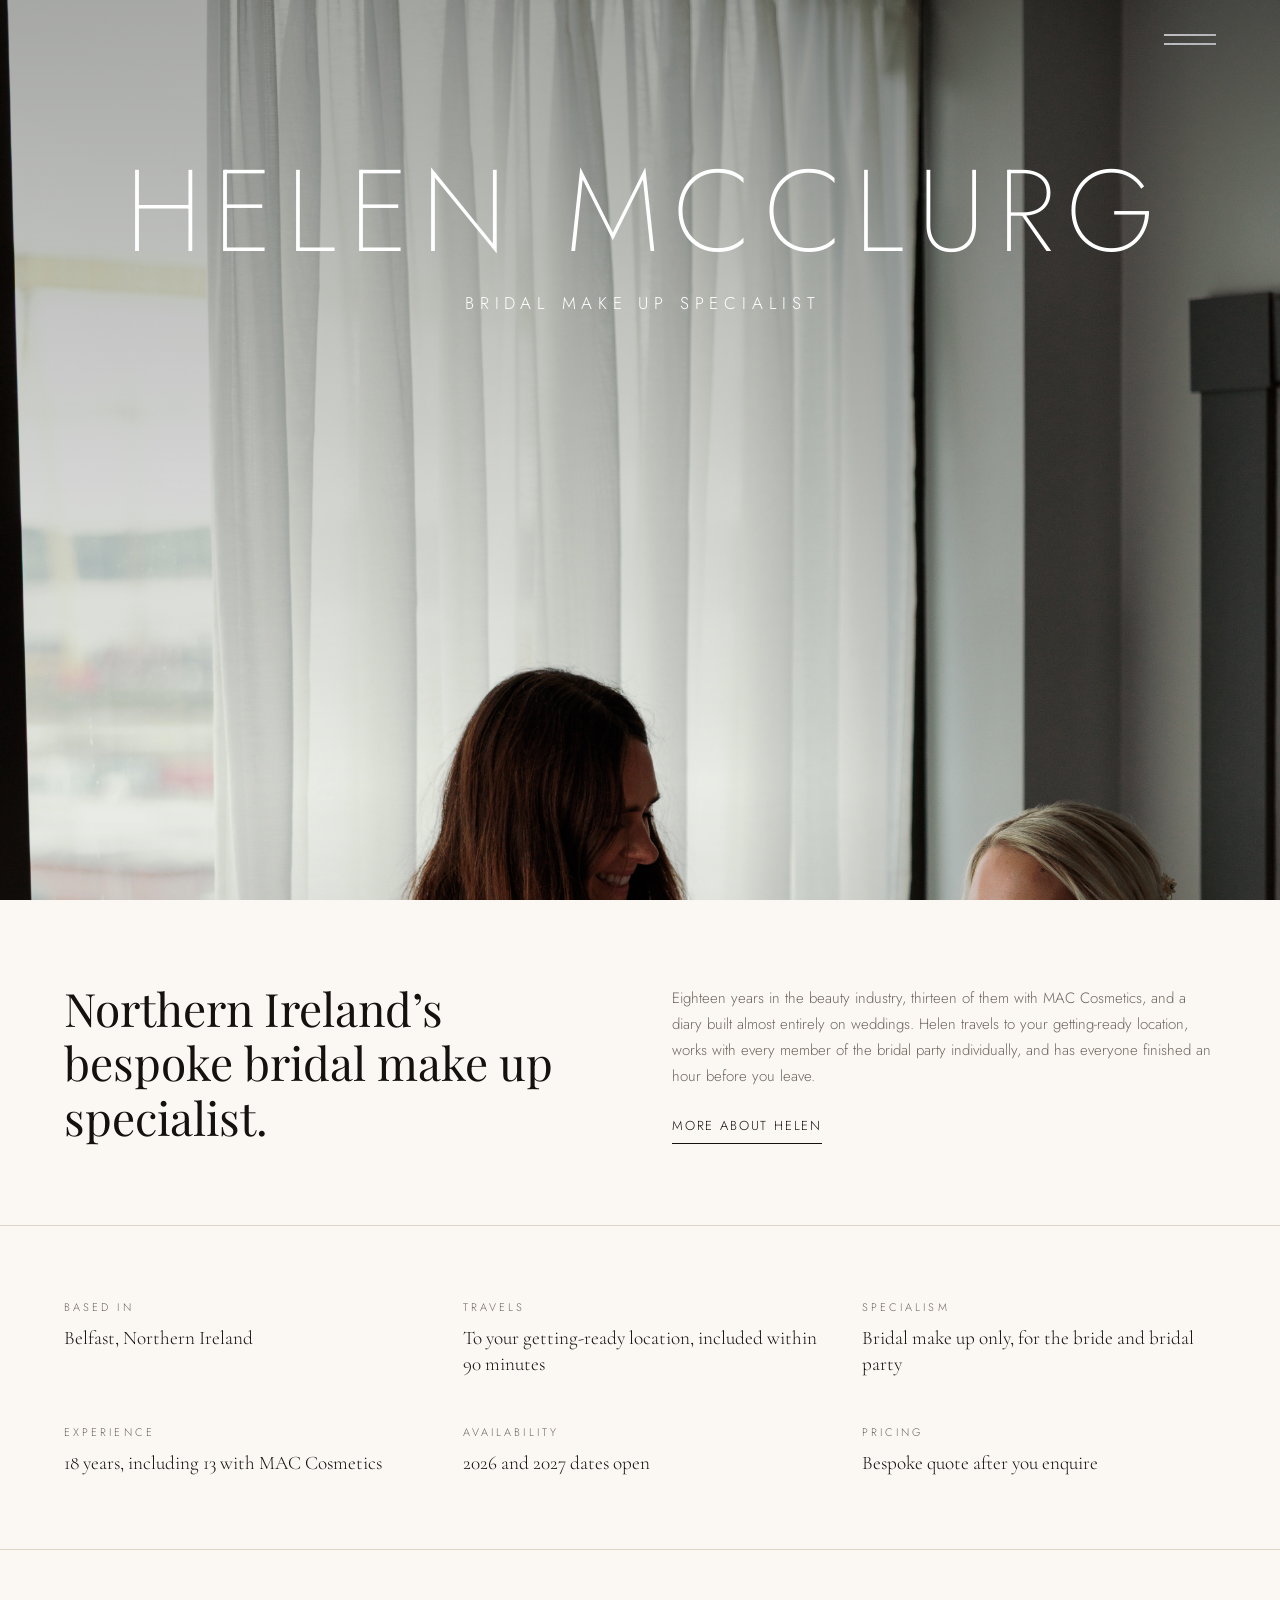
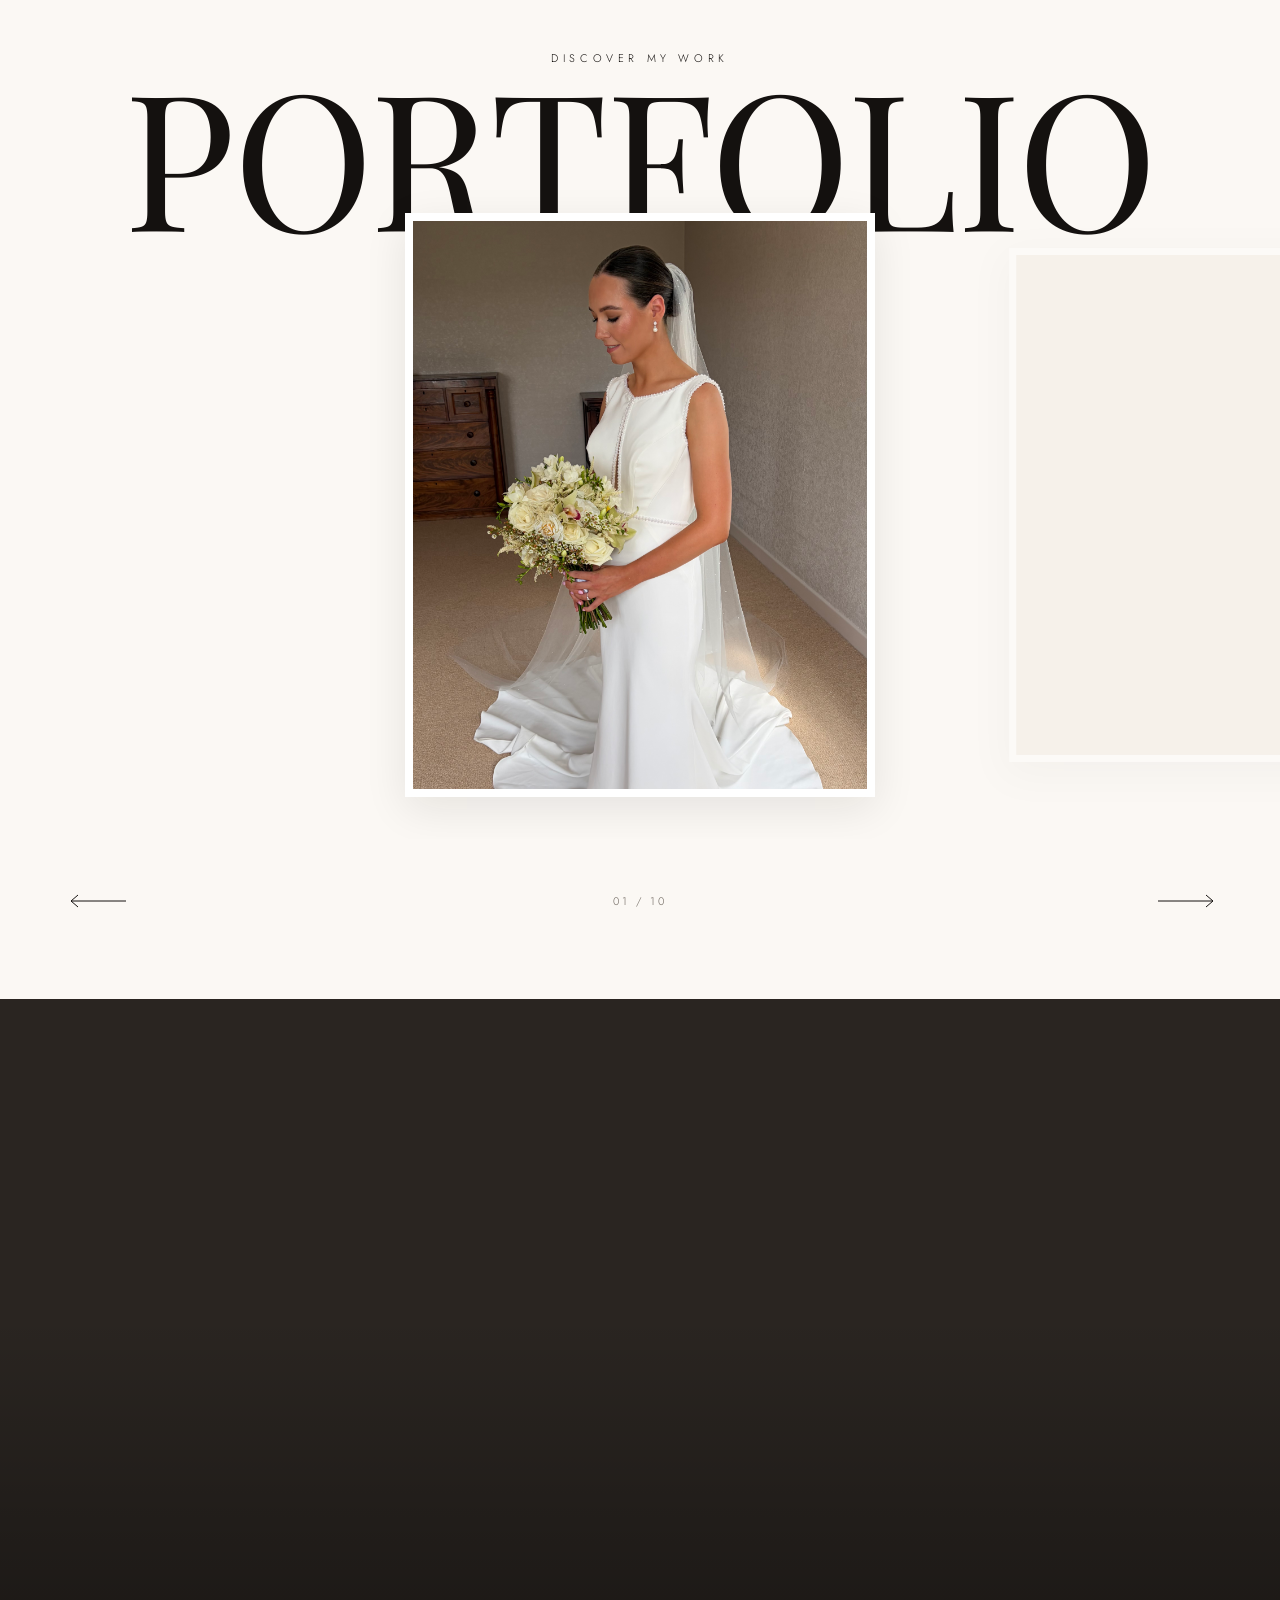
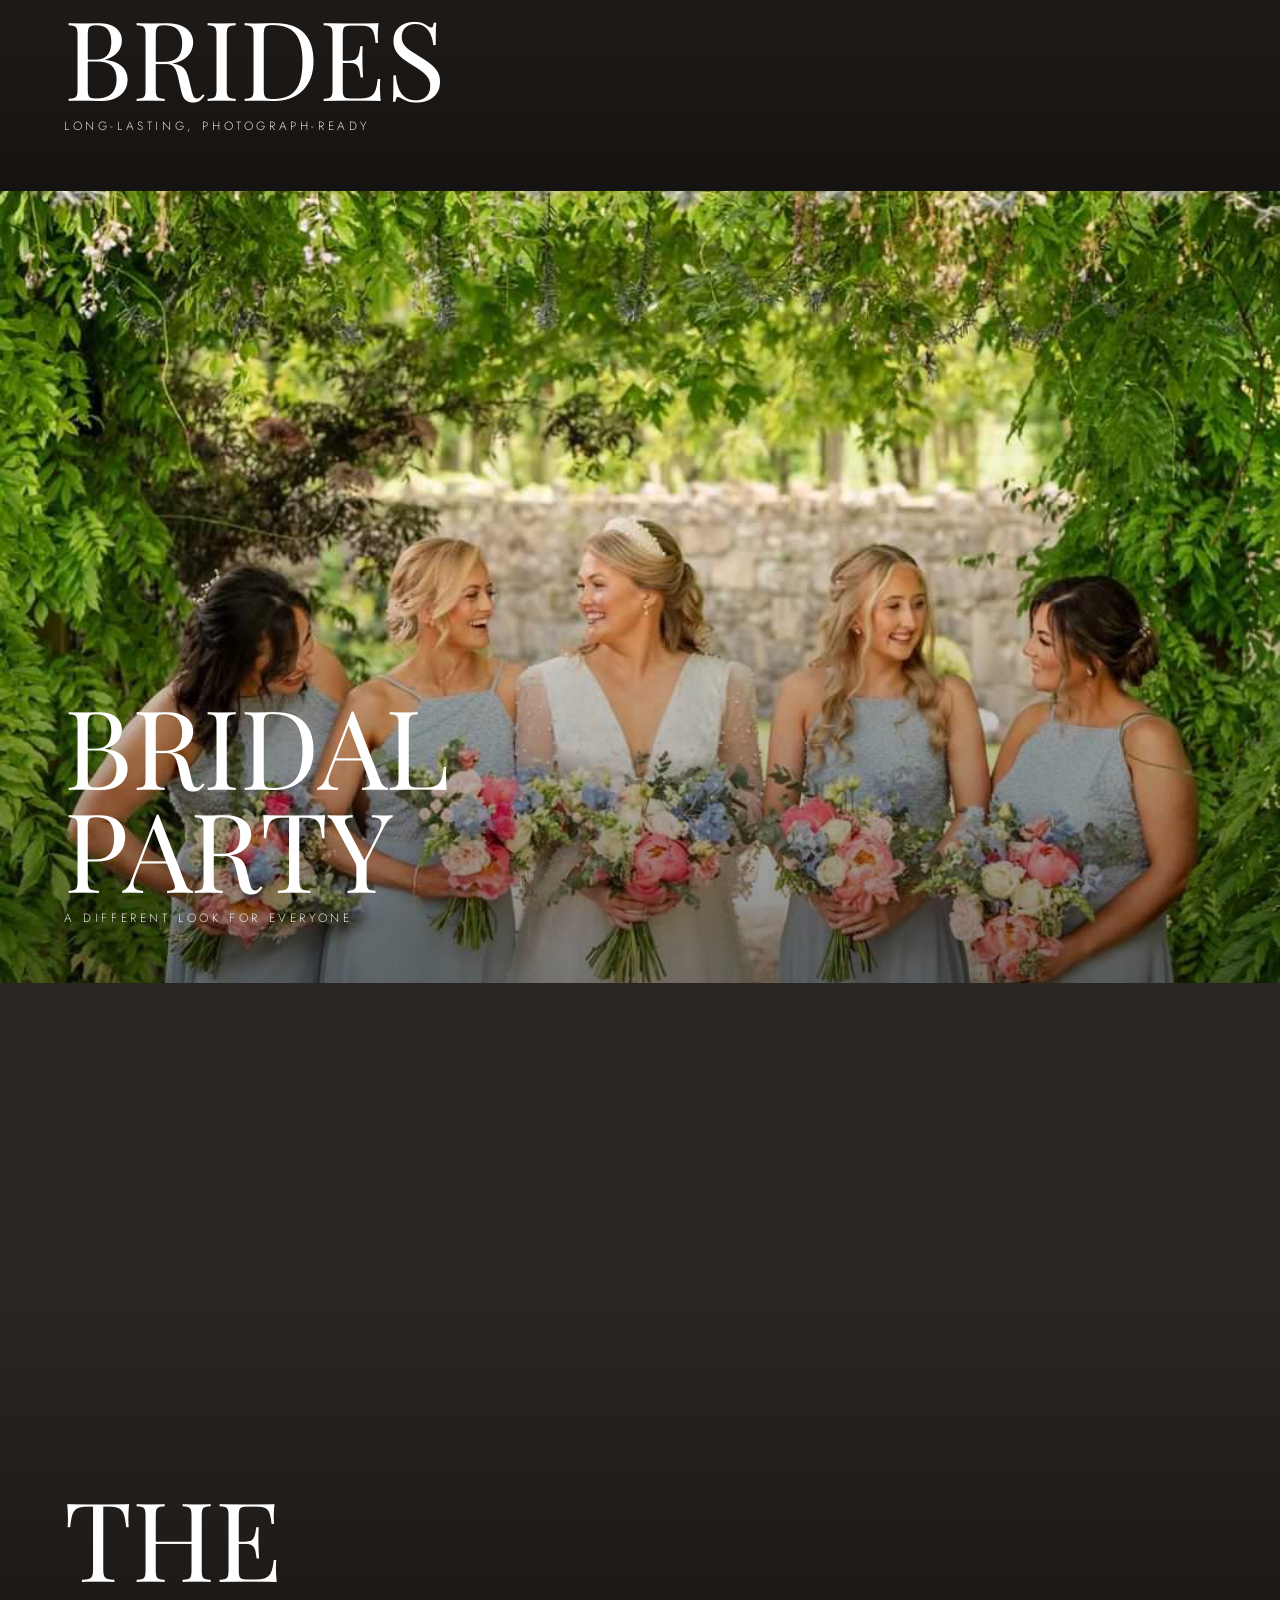
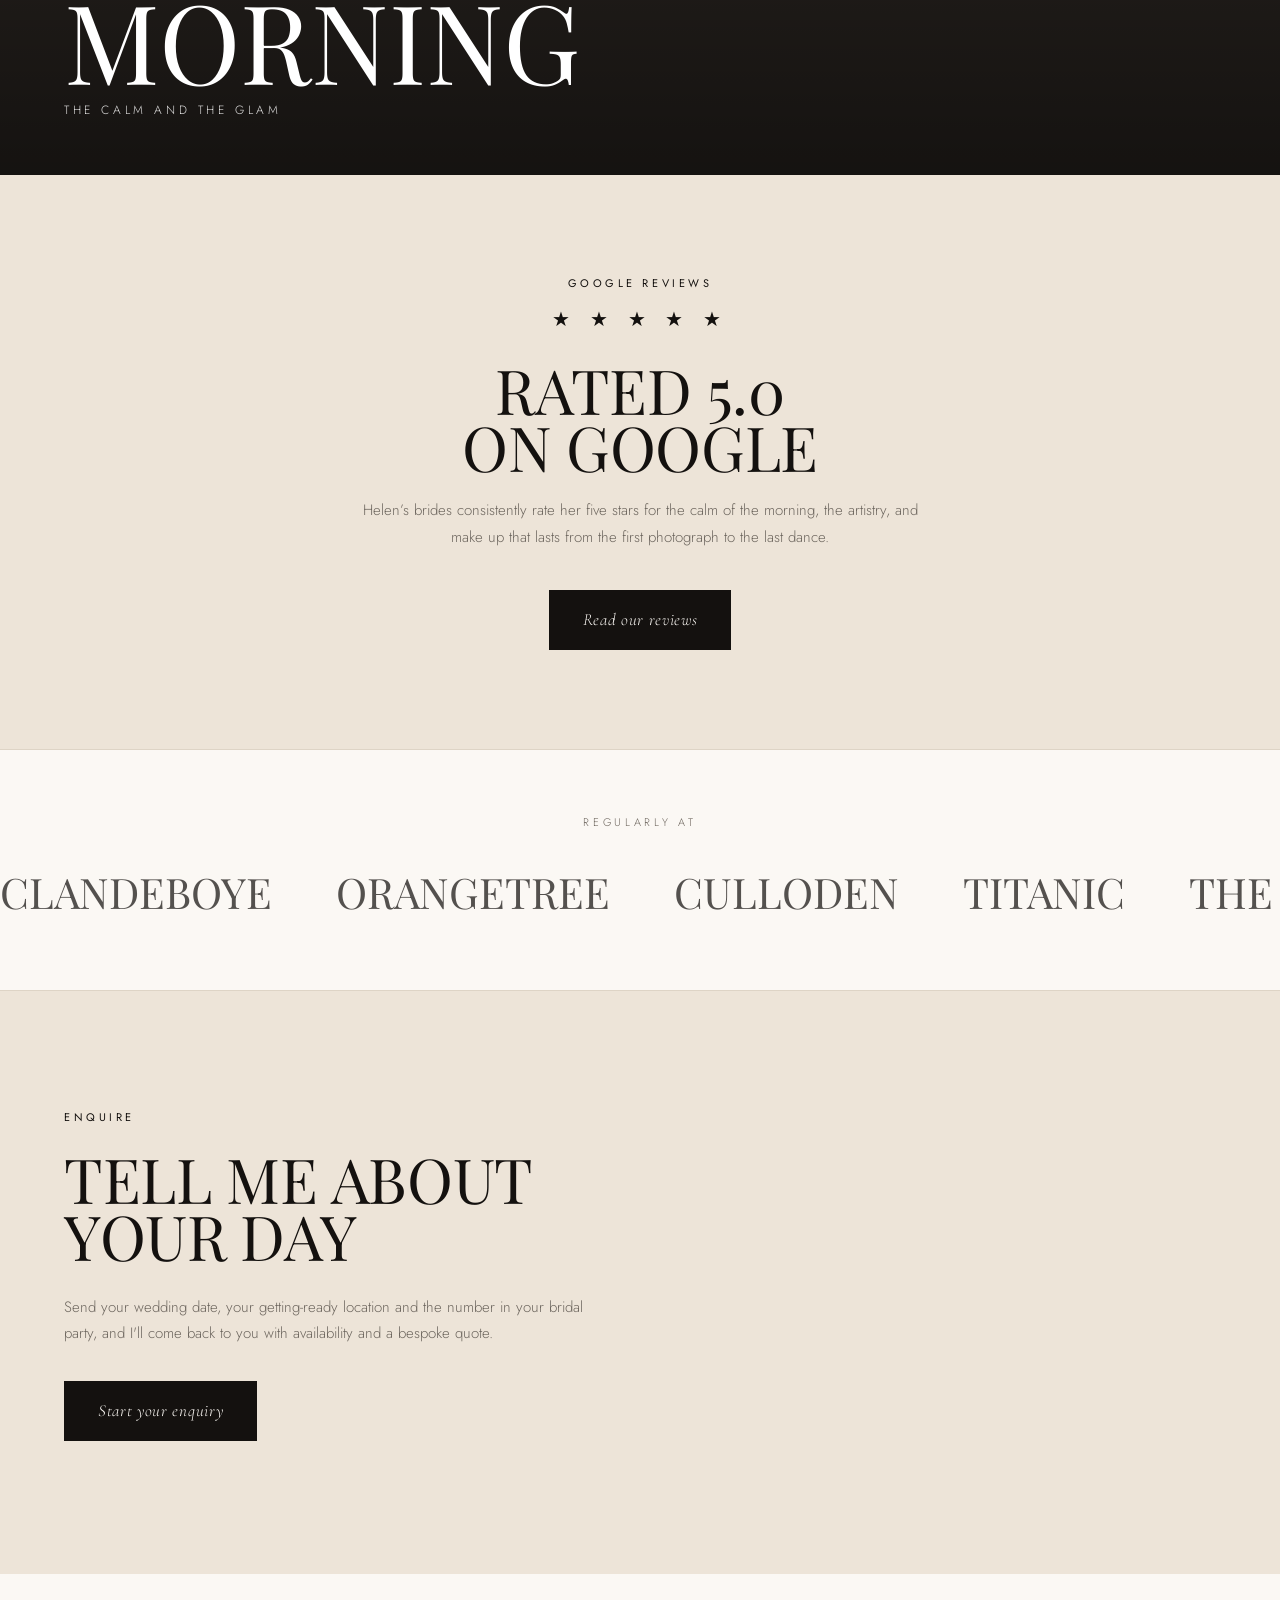
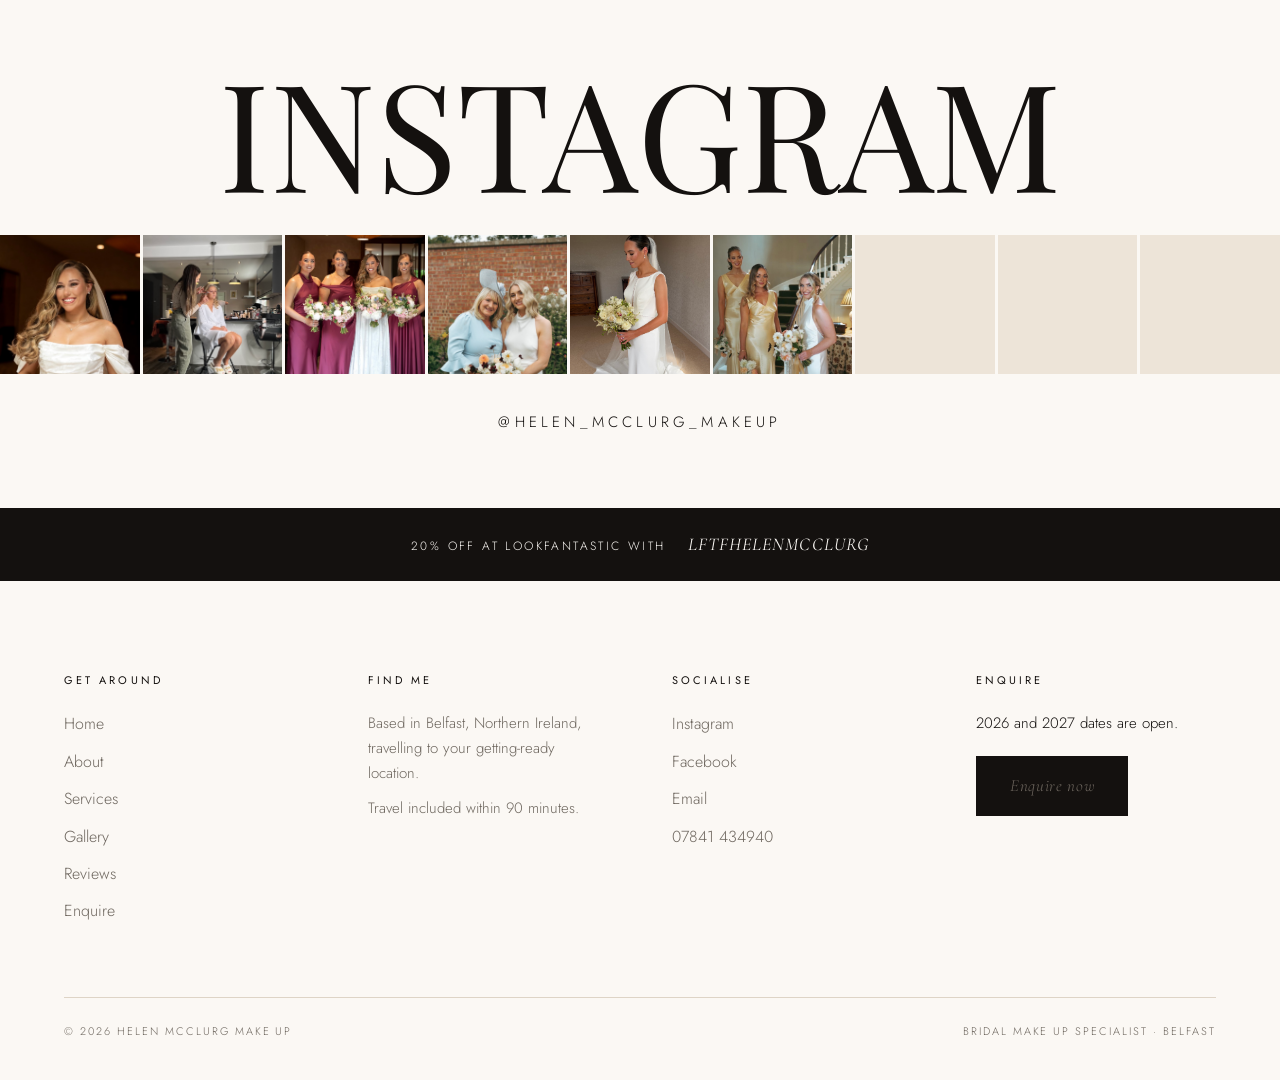
==== commit 51192d0f: "Rename HMBindex.html to index.html" ====
--- a/index.html
+++ b/index.html
@@ -8,8 +8,12 @@
 <link rel="preconnect" href="https://fonts.googleapis.com">
 <link rel="preconnect" href="https://fonts.gstatic.com" crossorigin>
 <link href="https://fonts.googleapis.com/css2?family=Cormorant+Garamond:wght@300;400;500&family=Playfair+Display:wght@400;500&family=Jost:wght@200;300;400;500&display=swap" rel="stylesheet">
+<link rel="icon" href="favicon.ico" sizes="any">
 <link rel="icon" href="favicon.svg" type="image/svg+xml">
-<link rel="apple-touch-icon" href="favicon.svg">
+<link rel="icon" href="favicon-32.png" type="image/png" sizes="32x32">
+<link rel="icon" href="favicon-16.png" type="image/png" sizes="16x16">
+<link rel="apple-touch-icon" href="apple-touch-icon.png">
+<link rel="manifest" href="site.webmanifest">
 <meta name="apple-mobile-web-app-title" content="Helen McClurg Bridal">
 <meta name="format-detection" content="telephone=yes">
 <link rel="stylesheet" href="assets/styles.css">
@@ -19,7 +23,10 @@
 <meta property="og:title" content="Bridal Make Up Belfast | Helen McClurg Bridal, Northern Ireland">
 <meta property="og:description" content="Northern Ireland's bespoke bridal make up specialist. 18 years' experience, 13 with MAC Cosmetics. Rated 5.0 on Google. Travels to your getting-ready location. 2026 and 2027 dates open.">
 <meta property="og:url" content="https://helenmcclurgbridal.co.uk/">
-<meta property="og:image" content="https://helenmcclurgbridal.co.uk/images/bridal-hero.jpg">
+<meta property="og:image:width" content="1200">
+<meta property="og:image:height" content="630">
+<meta name="twitter:image" content="https://helenmcclurgbridal.co.uk/images/share-card.jpg">
+<meta property="og:image" content="https://helenmcclurgbridal.co.uk/images/share-card.jpg">
 <meta property="og:locale" content="en_GB">
 <meta name="twitter:card" content="summary_large_image">
 <meta name="theme-color" content="#FBF8F4">
--- a/assets/styles.css
+++ b/assets/styles.css
@@ -447,7 +447,7 @@
 }
 .insta__row{
   display:grid;
-  grid-template-columns:repeat(8,1fr);
+  grid-template-columns:repeat(9,1fr);
   gap:3px;
 }
 .insta__row a{display:block;position:relative;overflow:hidden}
@@ -457,12 +457,8 @@
   background:rgba(20,17,15,0);transition:background .4s var(--ease);
 }
 .insta__row a:hover::after{background:rgba(20,17,15,.16)}
-@media (max-width:900px){
-  .insta__row{grid-template-columns:repeat(4,1fr)}
-}
-@media (max-width:560px){
-  .insta__row{grid-template-columns:repeat(3,1fr)}
-}
+@media (max-width:1100px){ .insta__row{grid-template-columns:repeat(5,1fr)} .insta__row a:nth-child(n+6){display:none} }
+@media (max-width:760px){  .insta__row{grid-template-columns:repeat(3,1fr)} .insta__row a:nth-child(n+6){display:block} }
 .insta__handle{
   display:inline-block;margin-top:clamp(26px,4vh,44px);
   font-size:clamp(12px,1.6vw,15px);letter-spacing:.28em;
@@ -496,36 +492,43 @@
   .quote__stars{padding-top:0}
 }
 
-/* ---------- google rating badge ---------- */
+/* ---------- google rating ---------- */
 .rating{
   background:var(--oat);
-  padding:clamp(66px,12vh,140px) var(--gutter);
+  padding:clamp(64px,11vh,132px) var(--gutter);
   text-align:center;
 }
+.rating .eyebrow{margin-bottom:18px}
 .rating__stars{
-  font-size:clamp(24px,4vw,38px);
-  letter-spacing:.16em;
-  color:#B99B5E;
+  font-size:clamp(15px,1.8vw,20px);
+  letter-spacing:.34em;
+  color:var(--ink);
   line-height:1;
 }
-.rating__title{
-  font-family:var(--serif);font-weight:400;
-  font-size:clamp(30px,5.4vw,58px);
-  line-height:1.05;margin:clamp(22px,4vh,38px) 0 0;
-}
+.rating__title{margin:clamp(20px,3.5vh,34px) 0 0}
 .rating__sub{
-  margin:18px auto 0;max-width:34em;
-  color:var(--stone);font-size:clamp(15px,1.4vw,18px);line-height:1.6;
-}
-.rating__btn{
-  display:inline-block;margin-top:clamp(30px,5vh,48px);
-  border:1px solid var(--ink);
-  padding:17px 42px;
-  font-size:12px;letter-spacing:.26em;text-transform:uppercase;
-  text-decoration:none;color:var(--ink);
-  transition:background .35s var(--ease), color .35s var(--ease);
-}
-.rating__btn:hover{background:var(--ink);color:var(--ivory)}
+  margin:22px auto 0;max-width:38em;
+  color:var(--stone);
+  font-size:clamp(15px,1.05vw,17px);line-height:1.75;
+}
+.rating .btn{margin-top:clamp(28px,4.5vh,44px)}
+
+/* ---------- key facts (also feeds AI answers) ---------- */
+.facts{padding:clamp(50px,8vh,96px) var(--gutter);border-top:var(--rule);border-bottom:var(--rule)}
+.facts__grid{
+  display:grid;grid-template-columns:repeat(3,1fr);
+  gap:clamp(24px,3.5vw,52px);margin:0;
+}
+.facts__grid dt{
+  font-size:11px;letter-spacing:.28em;text-transform:uppercase;
+  color:var(--stone);margin:0 0 10px;
+}
+.facts__grid dd{
+  margin:0;font-family:var(--serif-fine);
+  font-size:clamp(17px,1.5vw,21px);line-height:1.35;color:var(--ink);
+}
+@media (max-width:820px){ .facts__grid{grid-template-columns:repeat(2,1fr)} }
+@media (max-width:520px){ .facts__grid{grid-template-columns:1fr;gap:22px} }
 
 /* ---------- intro strip under the hero ---------- */
 .intro{
@@ -542,3 +545,24 @@
 @media (max-width:820px){
   .intro{grid-template-columns:1fr;gap:26px;align-items:start}
 }
+
+/* ---------- mobile refinements ---------- */
+@media (max-width:760px){
+  .hero__inner{padding-top:clamp(88px,15vh,150px)}
+  .hero__name{font-size:clamp(34px,11vw,60px);letter-spacing:.08em}
+  .hero__role{font-size:clamp(9px,2.6vw,12px);letter-spacing:.3em}
+  .folio__title{font-size:clamp(44px,17vw,90px)}
+  .insta__title{font-size:clamp(38px,15vw,90px)}
+  .chapter{min-height:74svh}
+  .chapter__label h3{font-size:clamp(34px,12vw,64px)}
+  /* comfortable tap targets */
+  .menu__item{padding:6px 0}
+  .footer ul a,.menu__foot a{display:inline-block;padding:5px 0}
+  .btn,.rating .btn{padding:16px 30px}
+  .folio__arrow{width:72px;height:44px}
+  .faq__q{padding:20px 0}
+}
+@media (max-width:400px){
+  .hero__name{font-size:32px}
+  .display--lg{font-size:38px}
+}
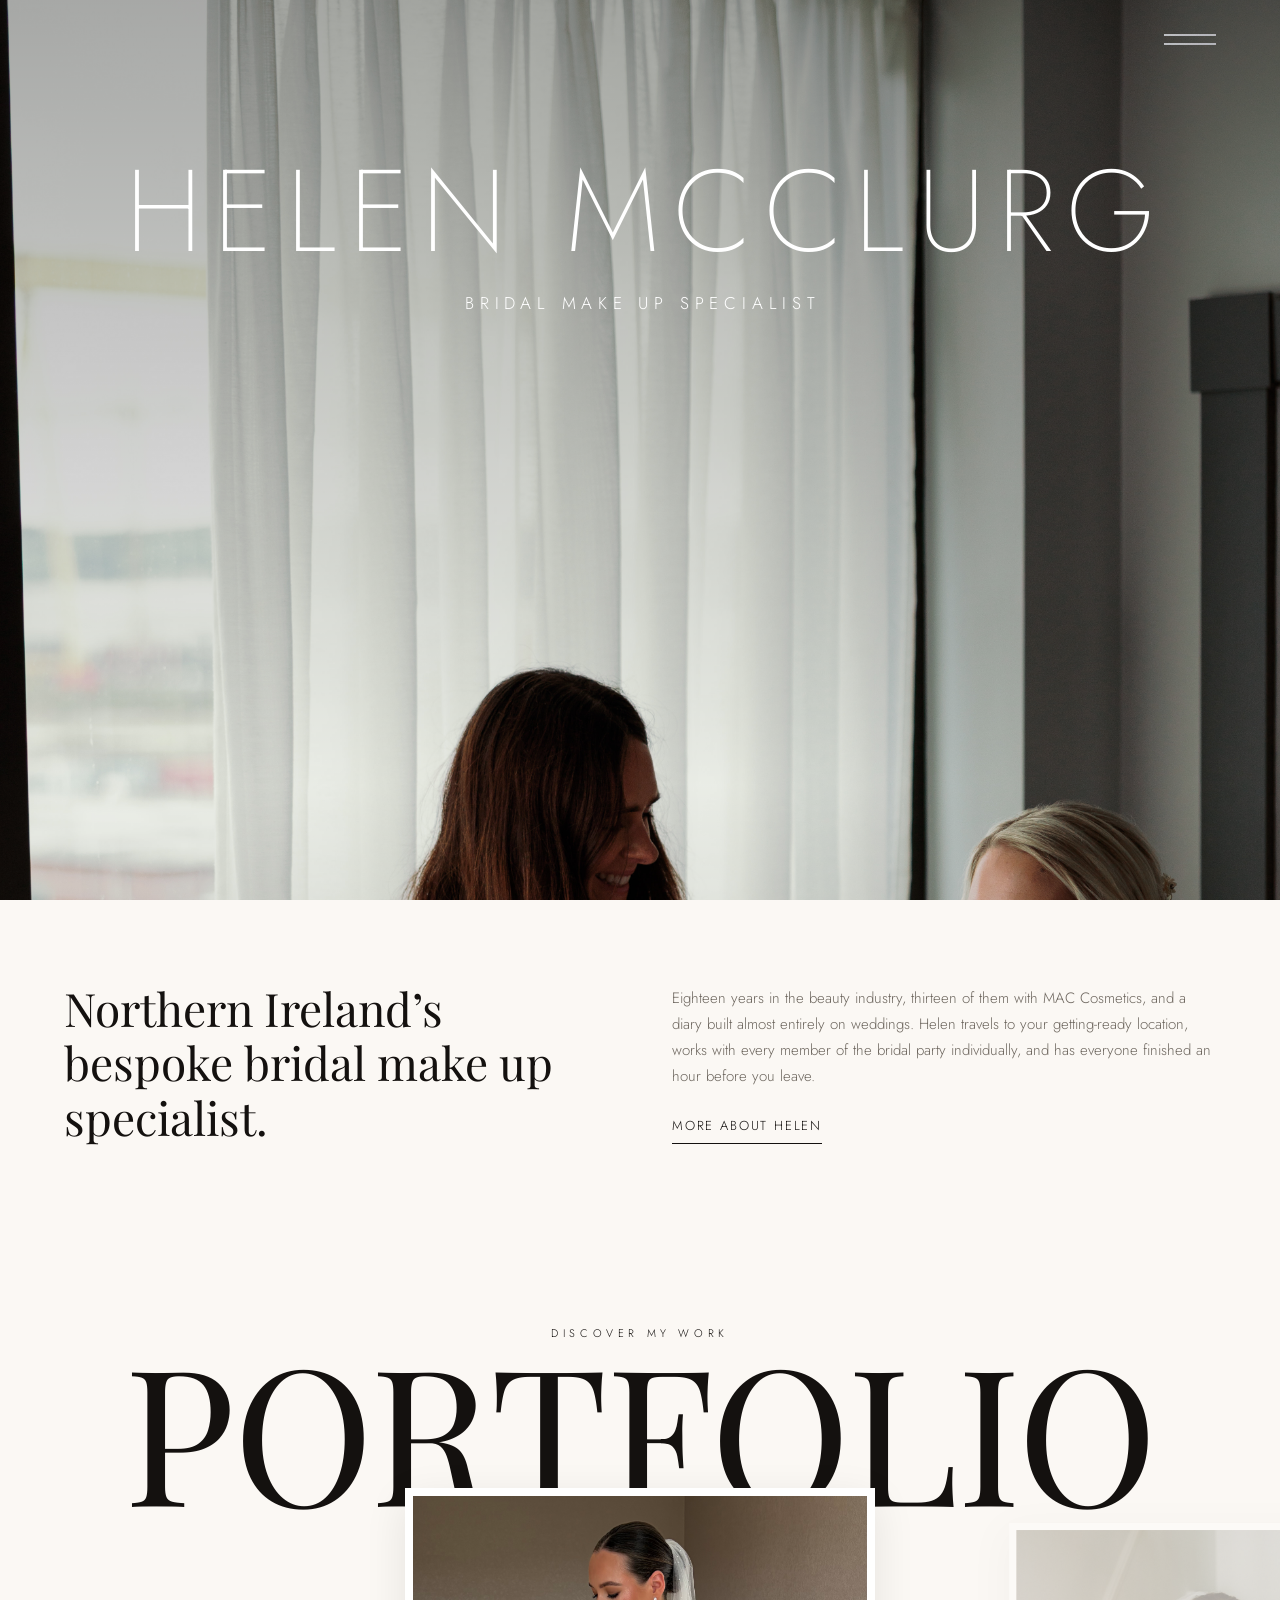
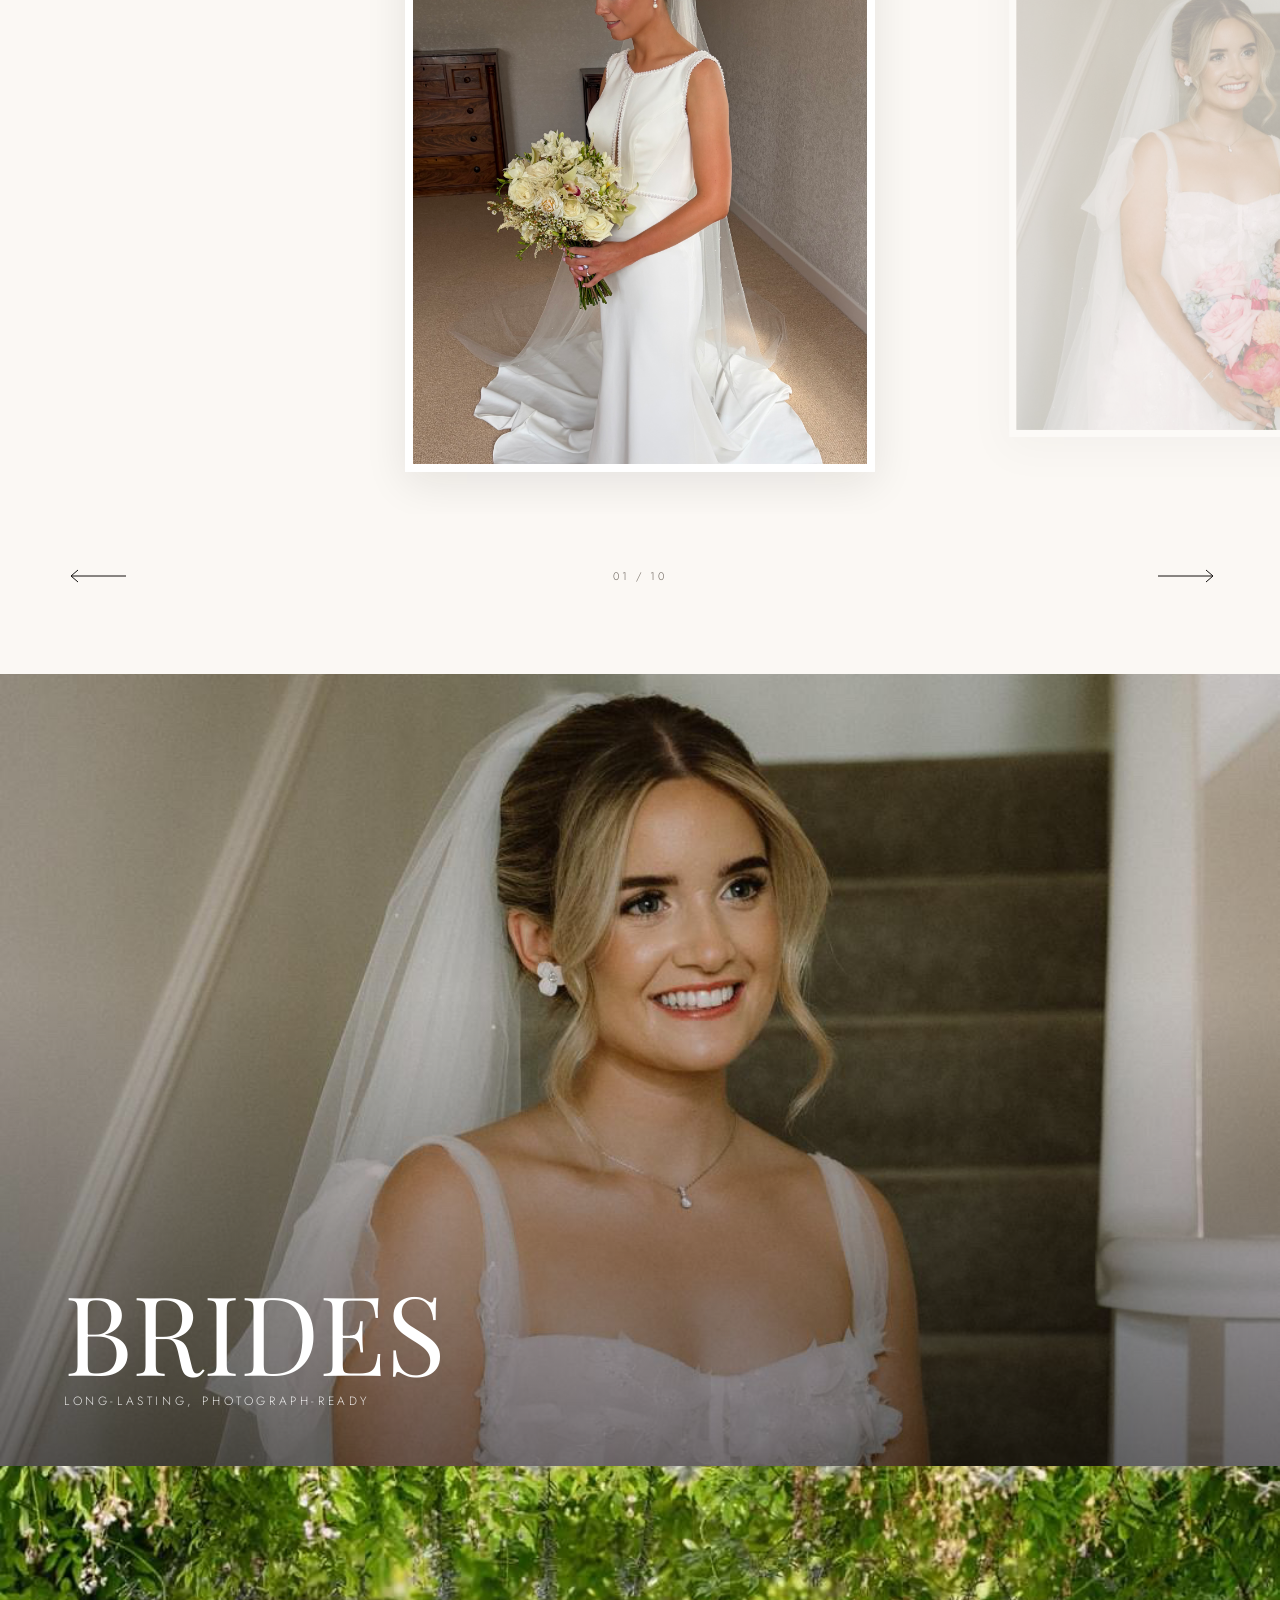
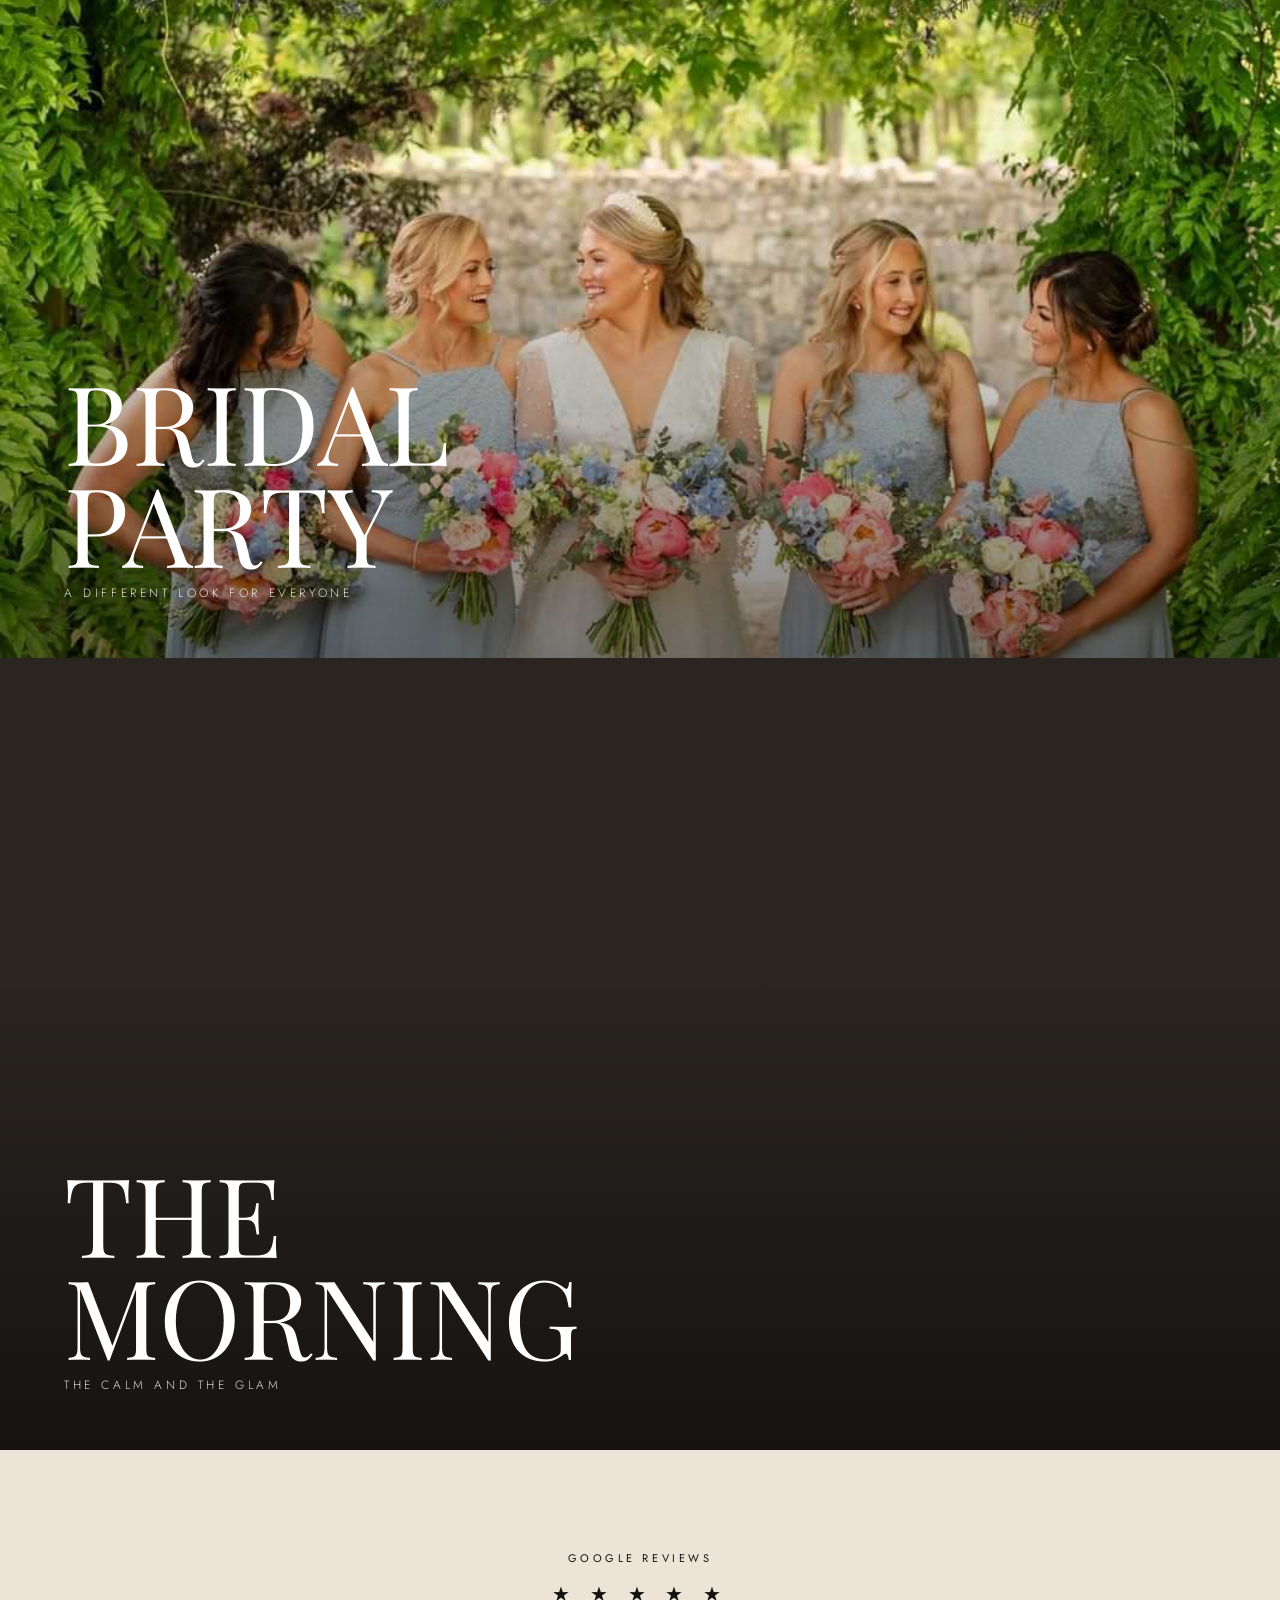
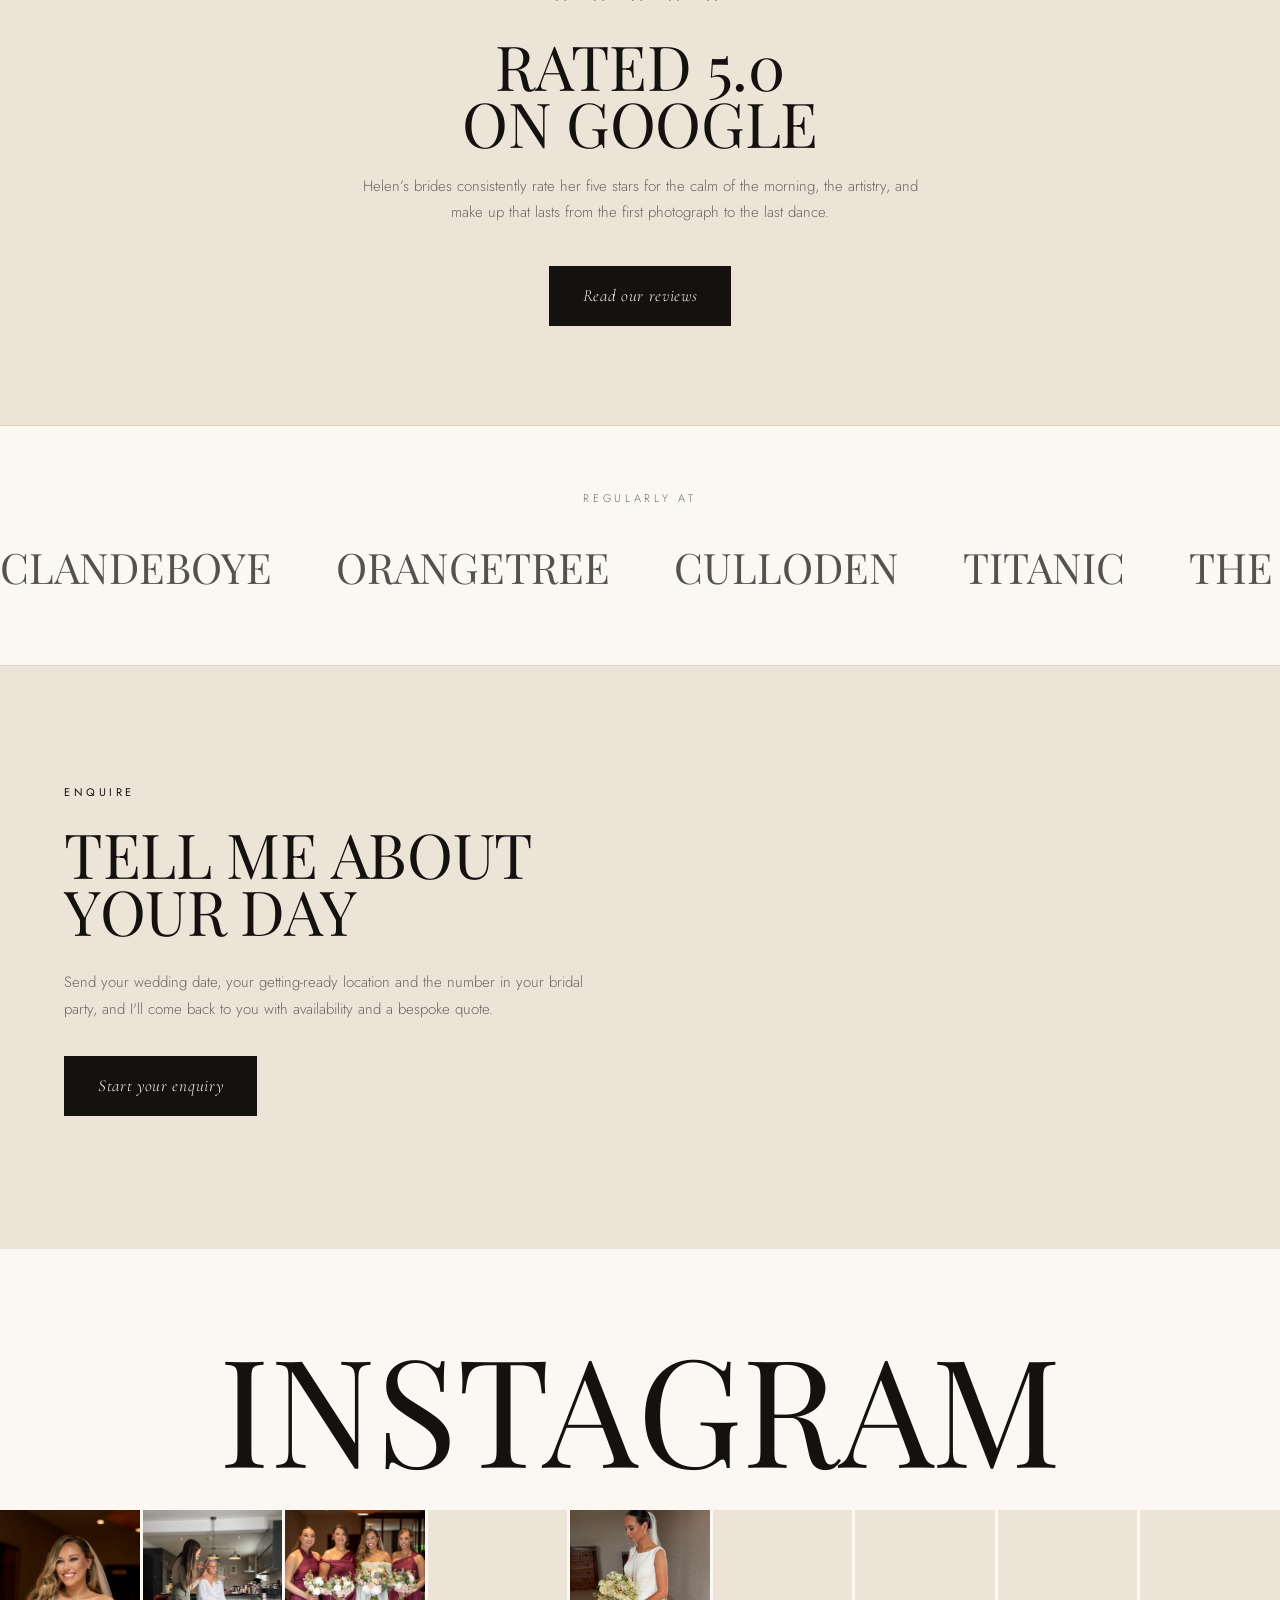
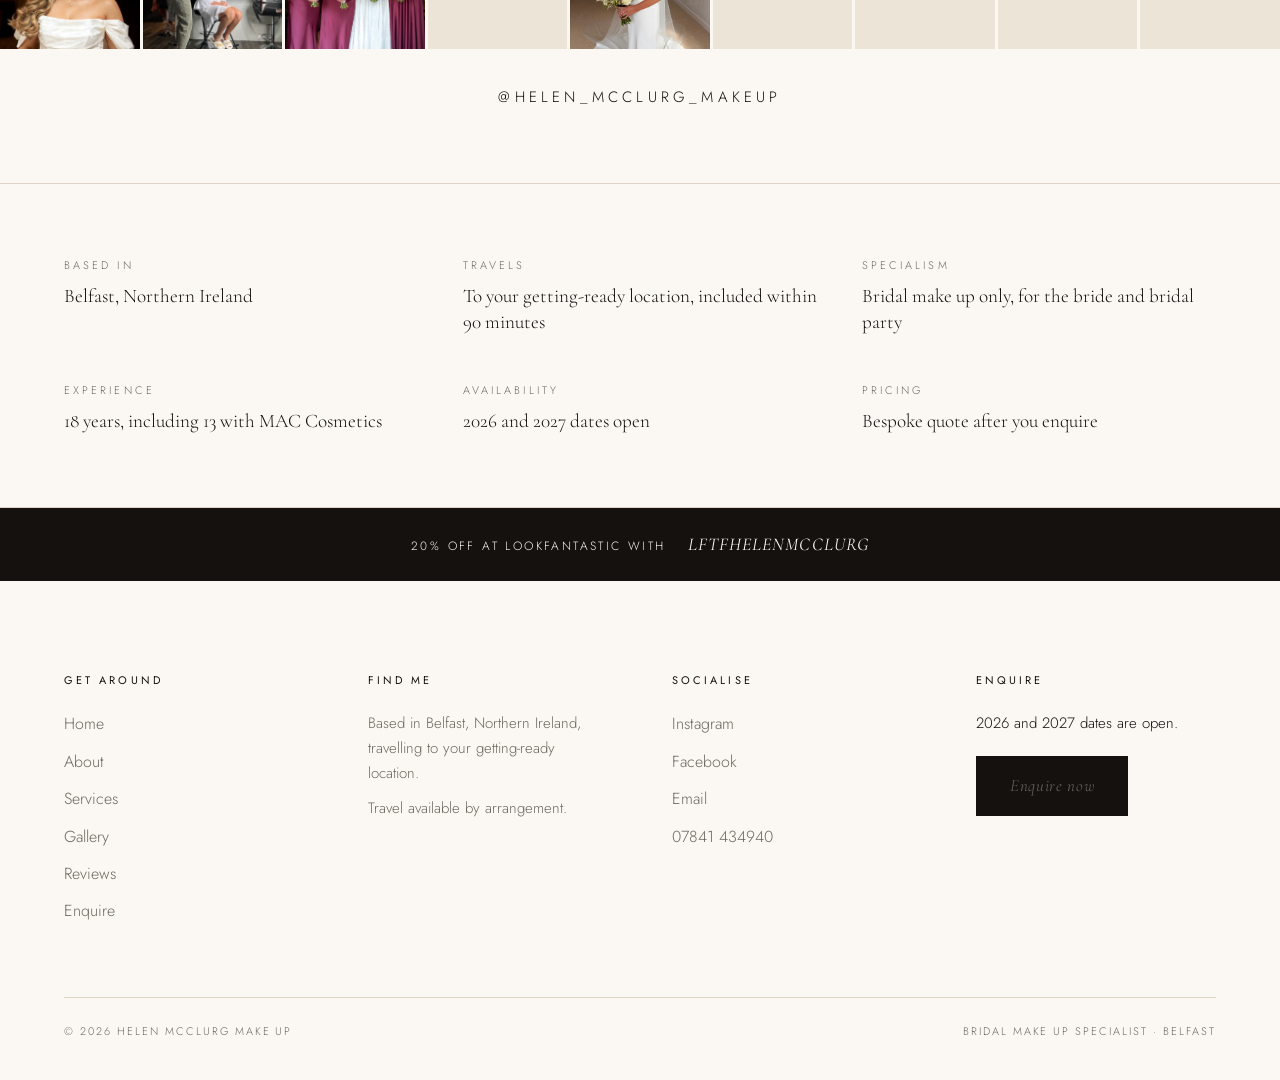
==== commit cf29f30e: "Update index.html" ====
--- a/index.html
+++ b/index.html
@@ -98,18 +98,6 @@
     </div>
   </section>
 
-  <!-- KEY FACTS -->
-  <section class="facts reveal" aria-label="Key information">
-    <dl class="facts__grid">
-      <div><dt>Based in</dt><dd>Belfast, Northern Ireland</dd></div>
-      <div><dt>Travels</dt><dd>To your getting-ready location, included within 90 minutes</dd></div>
-      <div><dt>Specialism</dt><dd>Bridal make up only, for the bride and bridal party</dd></div>
-      <div><dt>Experience</dt><dd>18 years, including 13 with MAC Cosmetics</dd></div>
-      <div><dt>Availability</dt><dd>2026 and 2027 dates open</dd></div>
-      <div><dt>Pricing</dt><dd>Bespoke quote after you enquire</dd></div>
-    </dl>
-  </section>
-
   <!-- PORTFOLIO -->
   <section class="folio reveal" aria-label="Portfolio">
     <p class="folio__eyebrow">Discover my work</p>
@@ -206,6 +194,18 @@
     <a class="insta__handle" data-insta-handle href="#">@helen_mcclurg_makeup</a>
   </section>
 
+    <!-- KEY FACTS -->
+  <section class="facts reveal" aria-label="Key information">
+    <dl class="facts__grid">
+      <div><dt>Based in</dt><dd>Belfast, Northern Ireland</dd></div>
+      <div><dt>Travels</dt><dd>To your getting-ready location, included within 90 minutes</dd></div>
+      <div><dt>Specialism</dt><dd>Bridal make up only, for the bride and bridal party</dd></div>
+      <div><dt>Experience</dt><dd>18 years, including 13 with MAC Cosmetics</dd></div>
+      <div><dt>Availability</dt><dd>2026 and 2027 dates open</dd></div>
+      <div><dt>Pricing</dt><dd>Bespoke quote after you enquire</dd></div>
+    </dl>
+  </section>
+
 </main>
 
 <aside class="promo">
@@ -229,7 +229,7 @@
     <div>
       <h5>Find me</h5>
       <p>Based in Belfast, Northern Ireland, travelling to your getting-ready location.</p>
-      <p>Travel included within 90 minutes.</p>
+      <p>Travel available by arrangement.</p>
     </div>
     <div>
       <h5>Socialise</h5>
